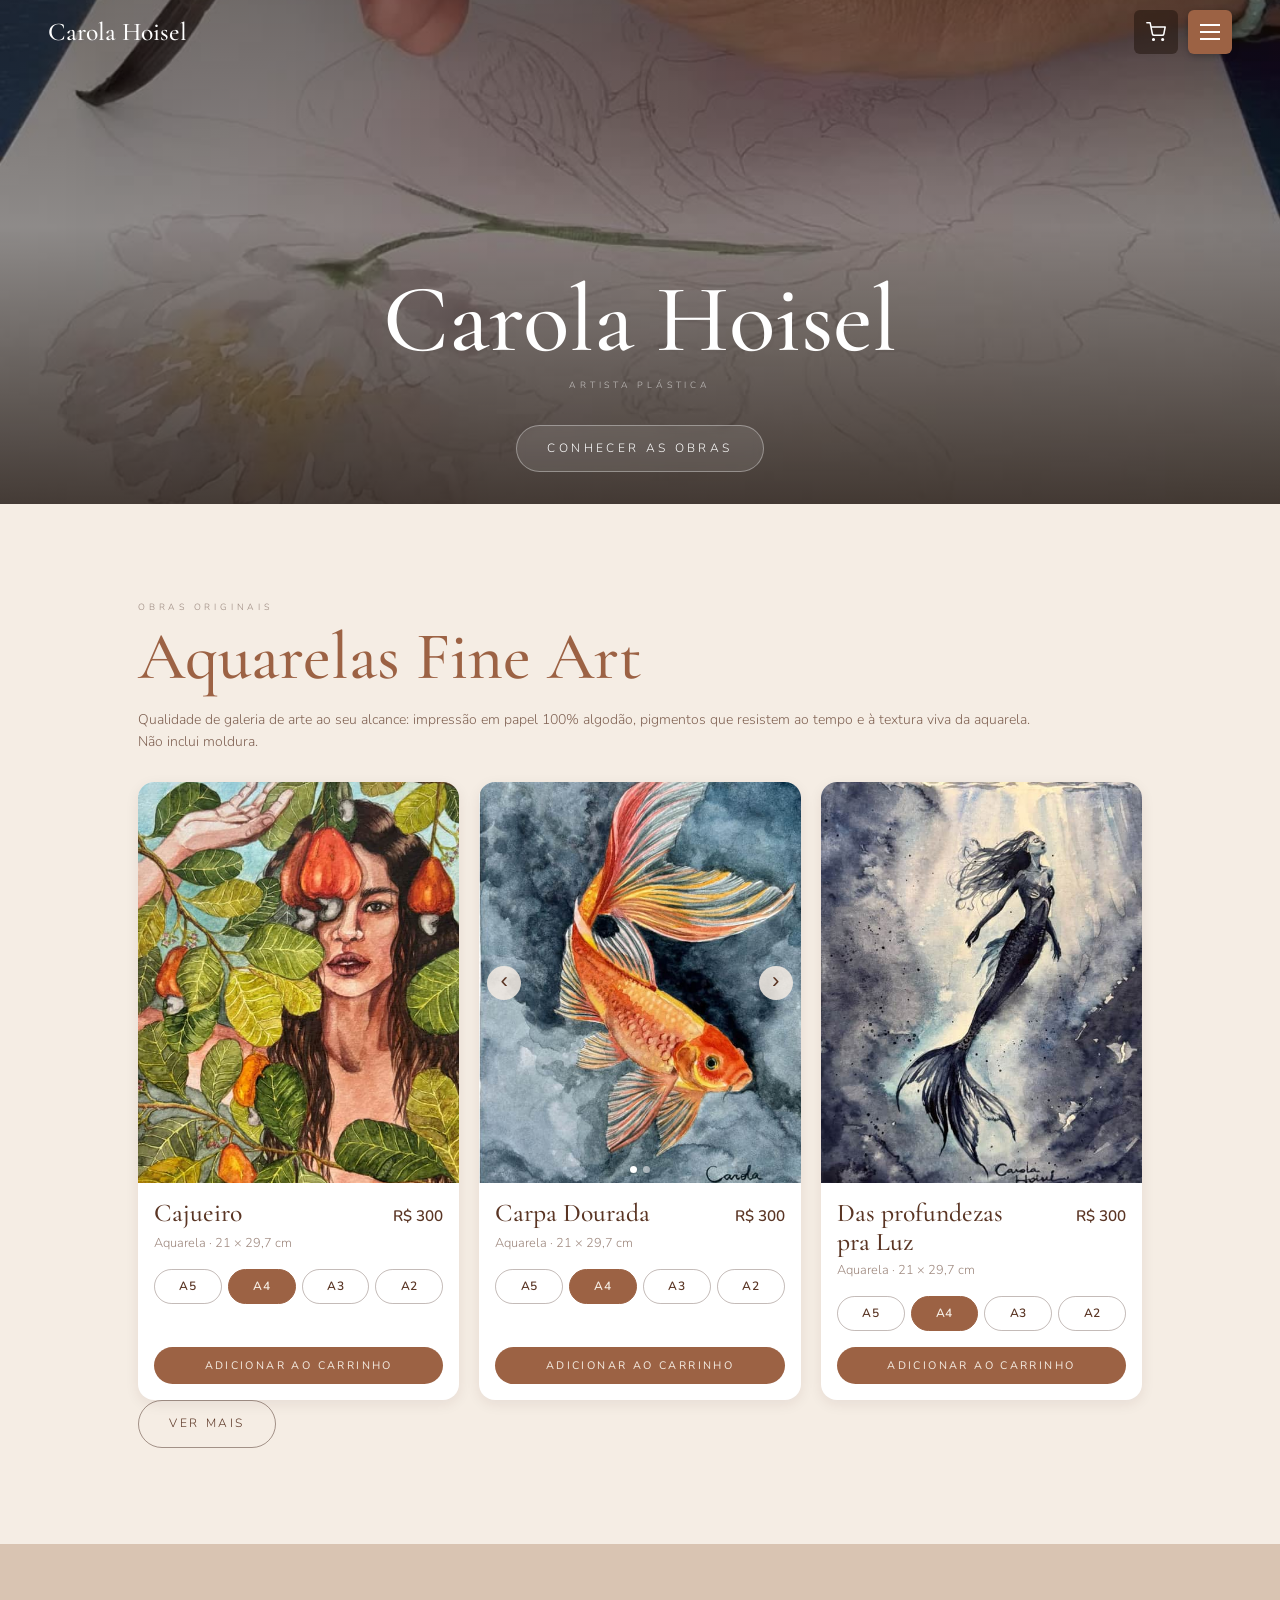
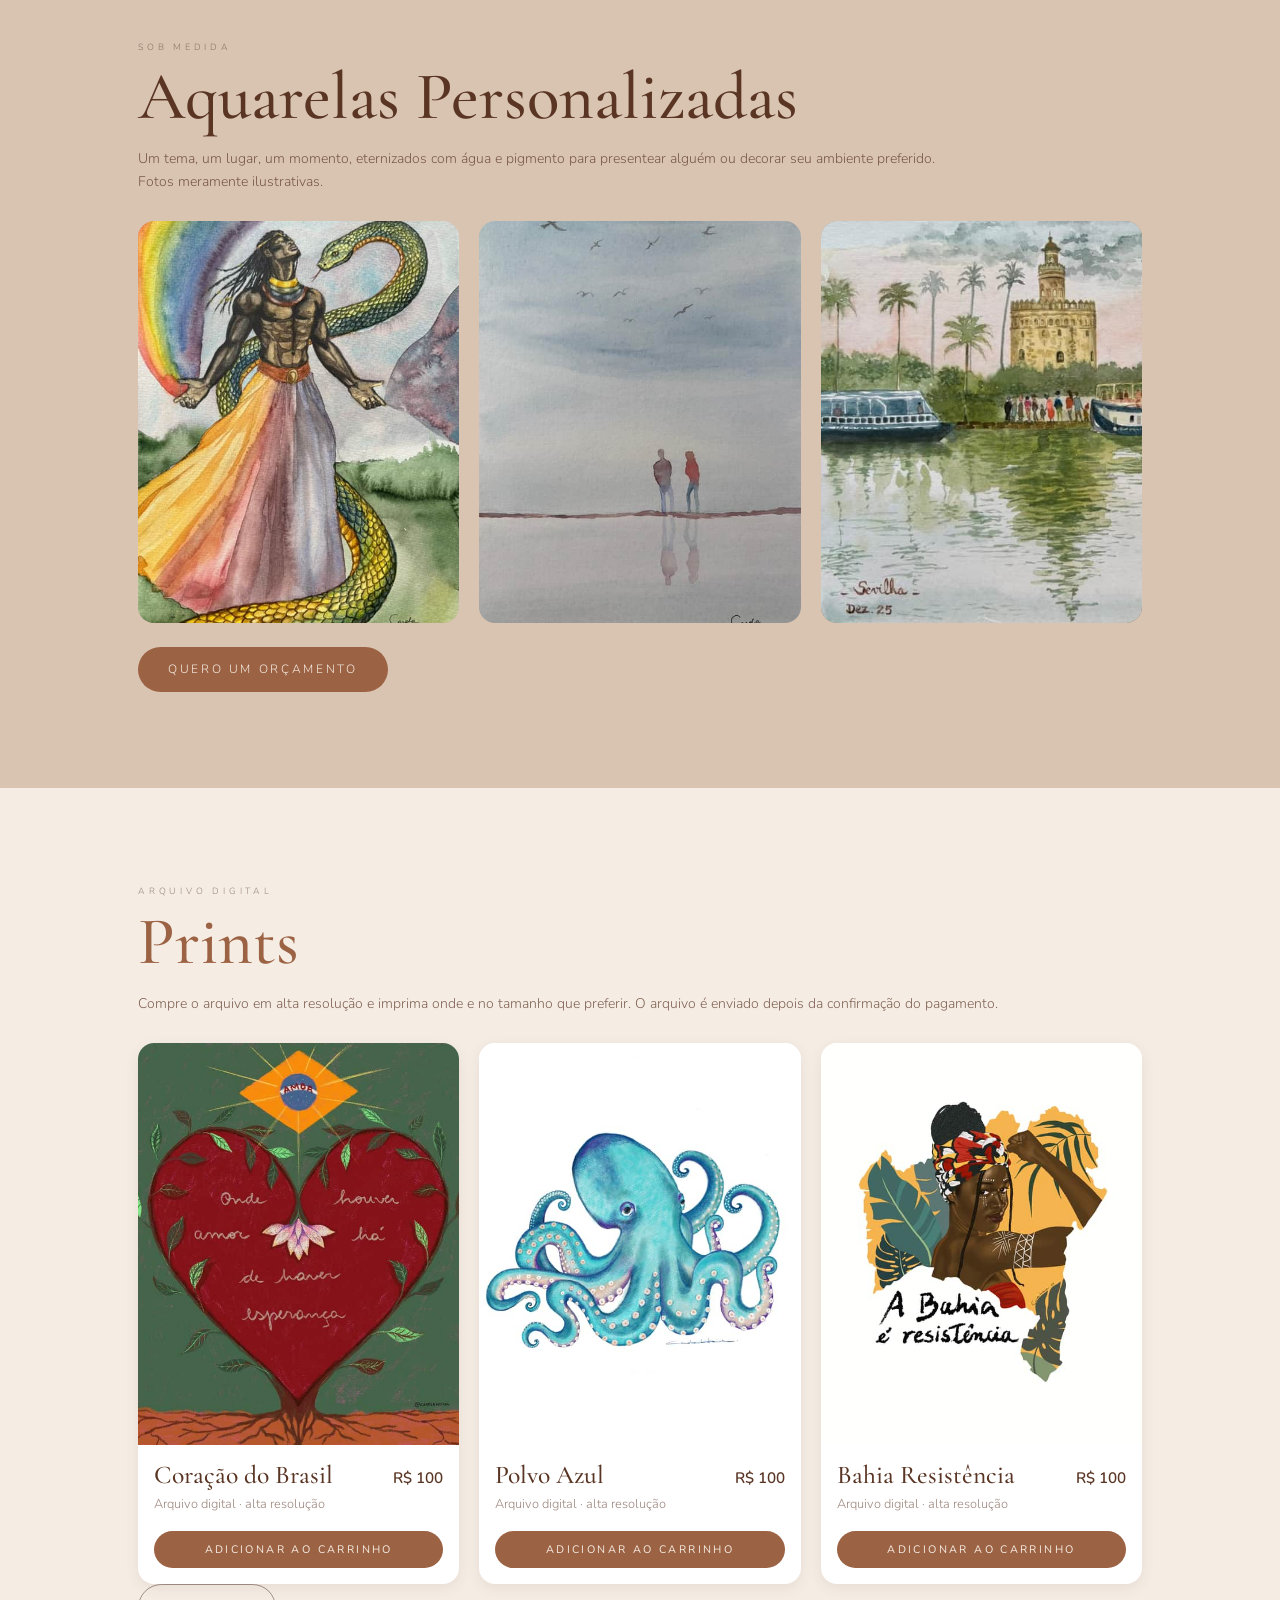
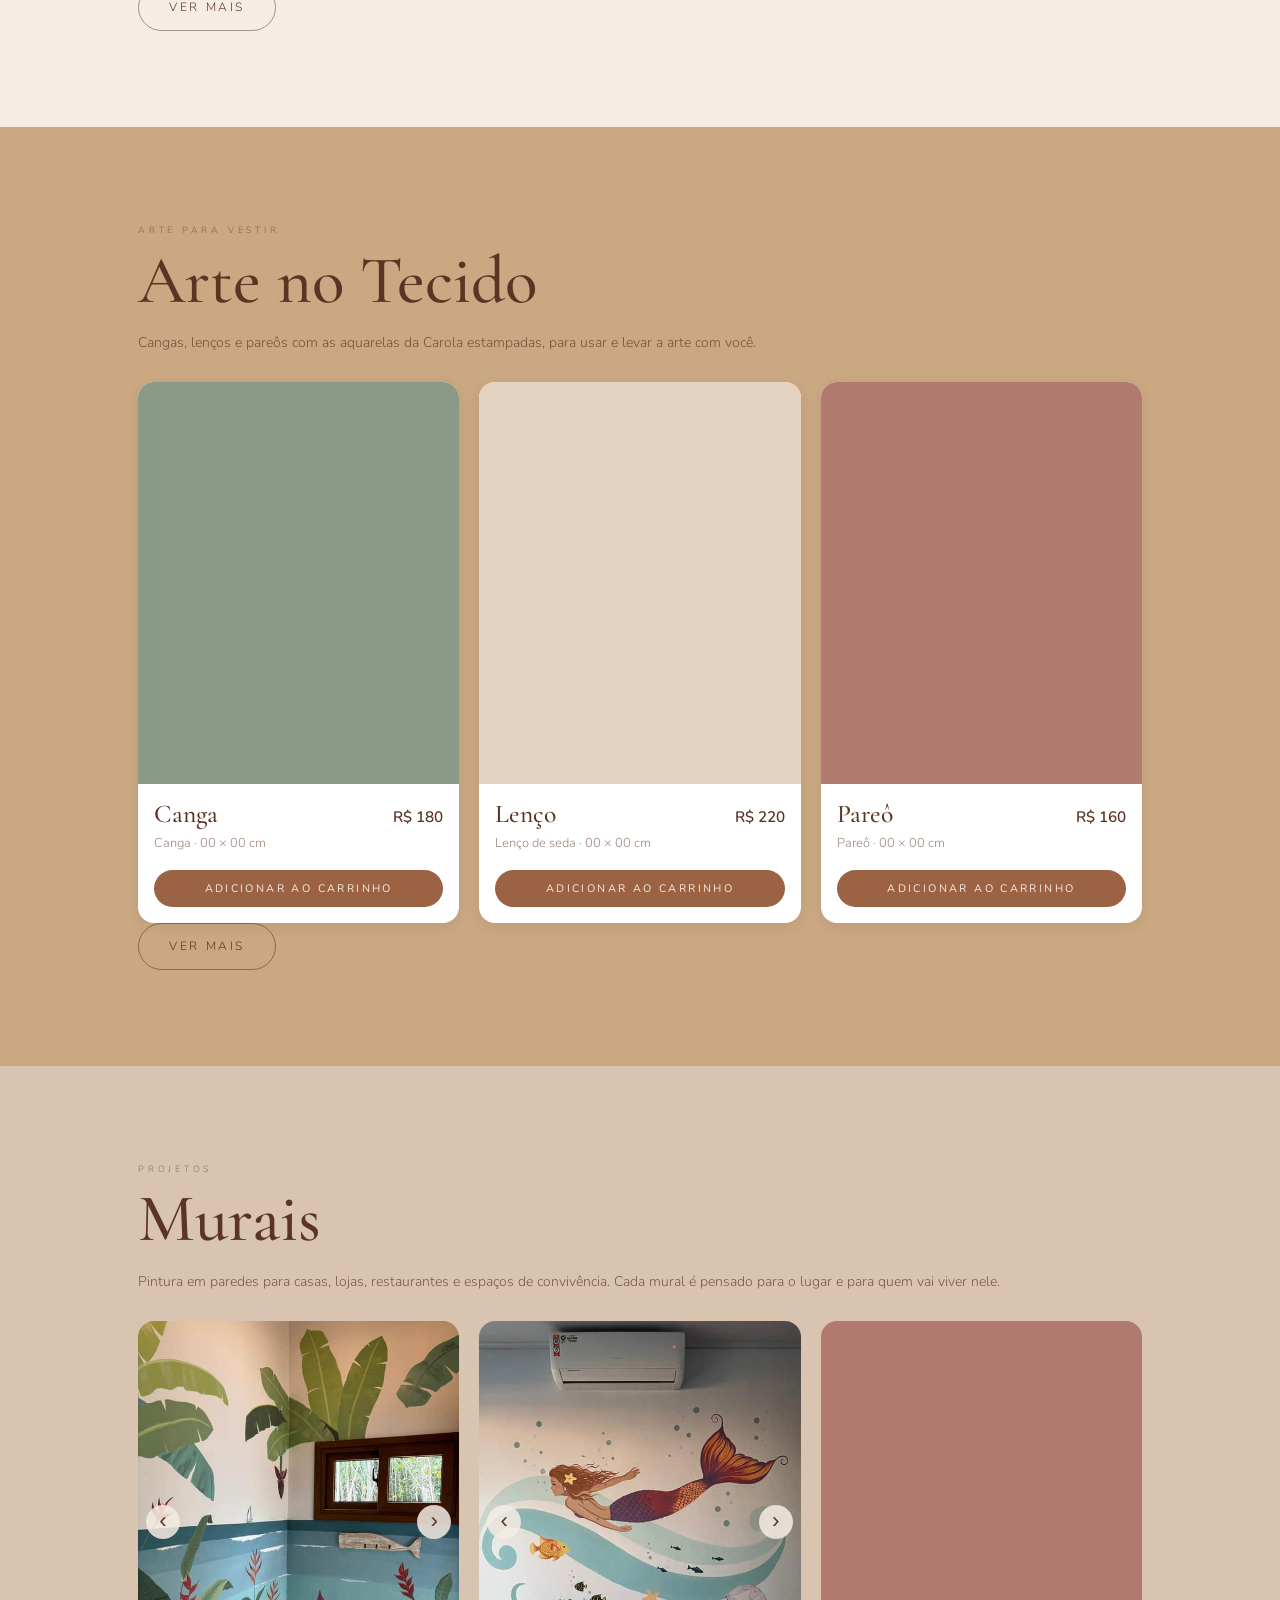
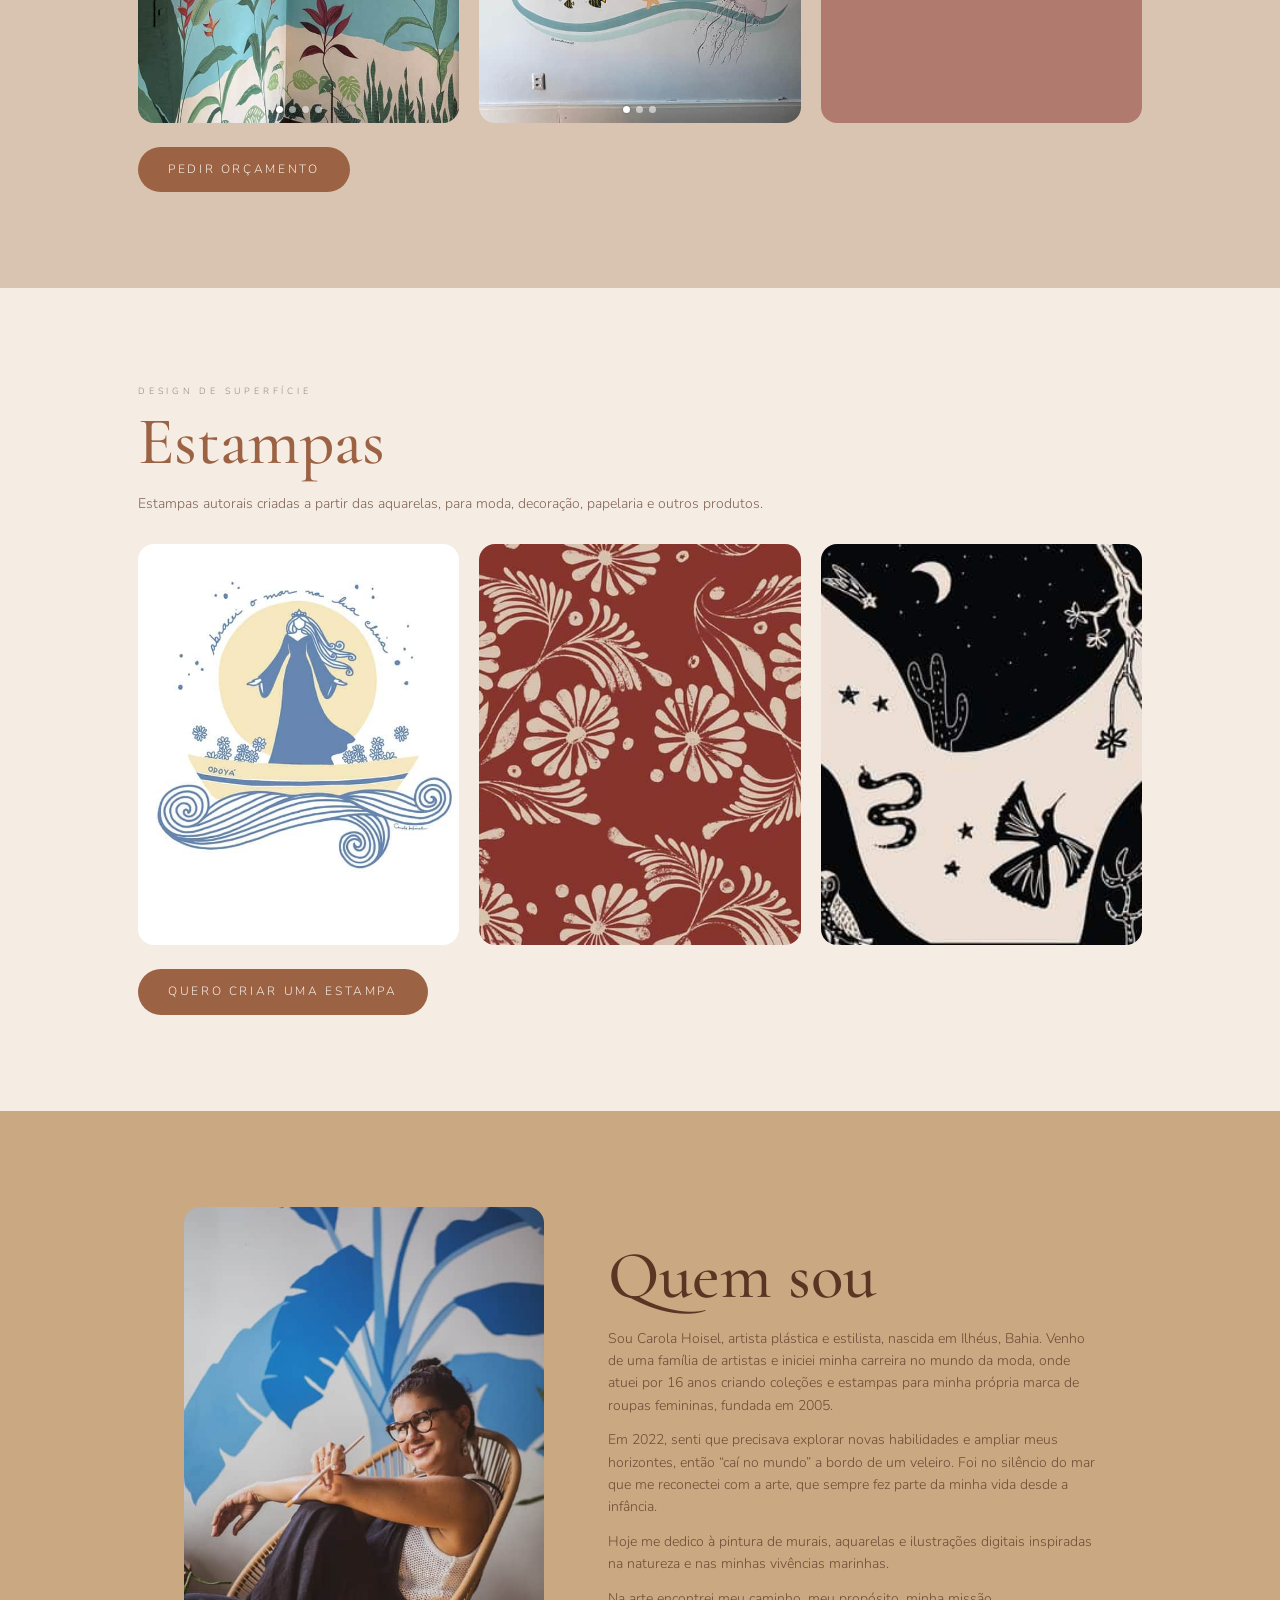
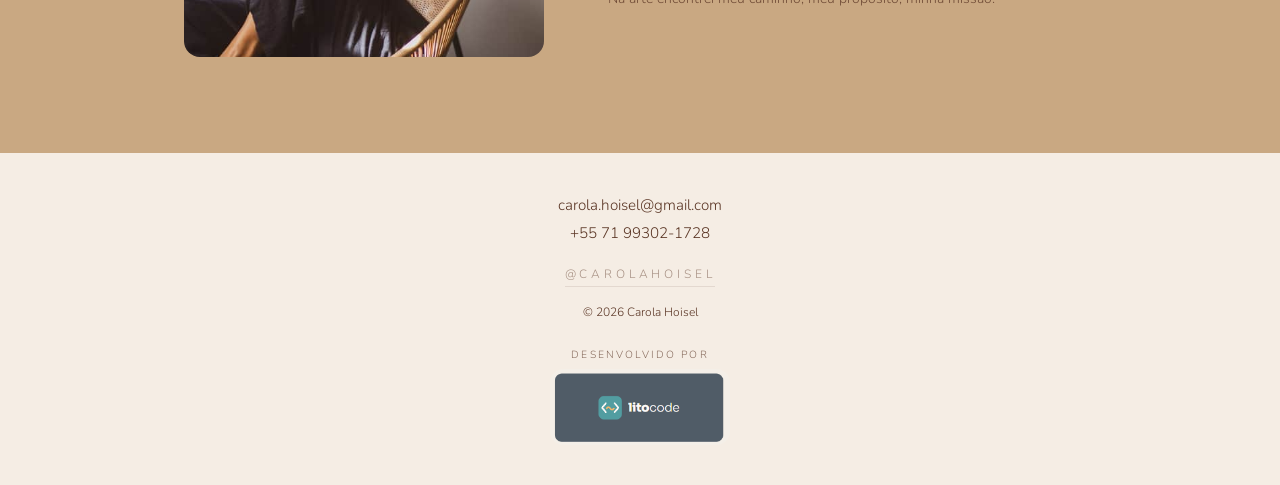
==== colecao.html @ 09cbec48 "Capa do primeiro carrossel de murais e foto 5 no segundo Co-Authored-By: Claude Sonnet 5.5 <noreply@" ====
<!doctype html>
<html lang="pt-BR">

<head>
  <meta charset="utf-8">
  <meta name="viewport" content="width=device-width, initial-scale=1">
  <title>Carola Hoisel — Artista</title>
  <link rel="preconnect" href="https://fonts.googleapis.com">
  <link rel="preconnect" href="https://fonts.gstatic.com" crossorigin>
  <link
    href="https://fonts.googleapis.com/css2?family=Cormorant+Garamond:wght@400;500;600&family=Nunito:wght@300;400;600&display=swap"
    rel="stylesheet">
  <link rel="stylesheet" href="styles.css?v=85">
</head>

<body id="topo">

  <header class="header header-solid">
    <a href="index.html" class="brand">Carola Hoisel</a>
    <div class="header-actions">
      <button class="cart-btn" id="cartOpen" type="button" aria-label="Abrir carrinho">
        <svg viewBox="0 0 24 24" width="20" height="20" fill="none" stroke="currentColor" stroke-width="1.8"
          stroke-linecap="round" stroke-linejoin="round" aria-hidden="true">
          <circle cx="9" cy="21" r="1" /><circle cx="20" cy="21" r="1" />
          <path d="M1 1h4l2.68 13.39a2 2 0 0 0 2 1.61h9.72a2 2 0 0 0 2-1.61L23 6H6" />
        </svg>
        <span class="cart-count" id="cartCount" hidden>0</span>
      </button>
      <button class="burger" id="burger" aria-label="Abrir menu" aria-expanded="false" aria-controls="menu">
        <span></span><span></span><span></span>
      </button>
    </div>
    <nav class="menu" id="menu">
      <ul>
        <li><a href="index.html">Início</a></li>
        <li><a href="colecao.html?c=fine-art">Aquarelas Fine Art</a></li>
        <li><a href="orcamento.html">Aquarelas Personalizadas</a></li>
        <li><a href="colecao.html?c=prints">Prints</a></li>
        <li><a href="colecao.html?c=tecido">Arte no Tecido</a></li>
        <li><a href="colecao.html?c=murais">Murais</a></li>
        <li><a href="index.html#estampas">Estampas</a></li>
      </ul>
    </nav>
  </header>

  <main class="sec colecao" id="colecao">
    <div class="sec-text">
      <a class="back" id="colBack" href="index.html">← Voltar</a>
      <p class="eyebrow" id="colEyebrow"></p>
      <h2 class="siena" id="colTitle"></h2>
      <p id="colText"></p>
    </div>
    <div class="shop" id="colShop" hidden></div>
    <div class="grid-gallery" id="colGrid" hidden></div>
    <div class="sec-cta" id="colCta" hidden></div>
    <div class="sec-cta voltar"><a class="pill pill-outline" href="index.html">← Voltar para a página inicial</a></div>
  </main>

  <footer class="foot">
    <div class="contact">
      <a href="mailto:carola.hoisel@gmail.com">carola.hoisel@gmail.com</a>
      <a href="https://wa.me/5571993021728" target="_blank" rel="noopener">+55 71 99302-1728</a>
    </div>
    <a class="insta" href="https://www.instagram.com/carolahoisel/" target="_blank" rel="noopener">@carolahoisel</a>
    <p>© <span id="year"></span> Carola Hoisel</p>
    <a class="credit" id="creditLink" href="#" target="_blank" rel="noopener"
      aria-label="Site desenvolvido por litocode">
      <span>Desenvolvido por</span>
      <img src="litocode.png" alt="litocode">
    </a>
  </footer>

  <!-- CARRINHO -->
  <div class="drawer-overlay" id="drawerOverlay" hidden></div>
  <aside class="drawer" id="drawer" aria-label="Carrinho de compras" aria-hidden="true">
    <div class="drawer-head">
      <h3>Seu carrinho</h3>
      <button type="button" class="drawer-close" id="cartClose" aria-label="Fechar carrinho">×</button>
    </div>
    <p class="drawer-empty" id="cartEmpty">Seu carrinho está vazio. Escolha uma obra para começar.</p>
    <ul class="drawer-items" id="cartItems"></ul>
    <div class="drawer-foot" id="cartFoot">
      <div class="frete" id="freteBox">
        <label for="cep">CEP para calcular o frete</label>
        <div class="frete-row">
          <input id="cep" inputmode="numeric" maxlength="9" placeholder="00000-000" autocomplete="postal-code">
          <button type="button" class="size" id="cepBtn">Calcular</button>
        </div>
        <p class="frete-msg" id="freteMsg" aria-live="polite"></p>
        <div class="frete-opcoes" id="freteOpcoes"></div>
      </div>
      <div class="email-box" id="emailBox" hidden>
        <label for="emailCliente">E-mail para receber o arquivo dos prints</label>
        <input id="emailCliente" type="email" inputmode="email" autocomplete="email" placeholder="seuemail@exemplo.com">
        <p class="frete-msg" id="emailMsg" aria-live="polite"></p>
      </div>
      <div class="drawer-line"><span>Subtotal</span><span id="cartSub">R$ 0</span></div>
      <div class="drawer-line"><span>Frete</span><span id="cartFrete">—</span></div>
      <div class="drawer-total"><span>Total</span><strong id="cartTotal">R$ 0</strong></div>
      <button type="button" class="pill pill-siena drawer-checkout" id="checkout">Pague no Pix</button>
    </div>
    <div class="pagamento" id="pagamento" hidden>
      <button type="button" class="pag-voltar" id="pagVoltar">← Voltar ao carrinho</button>
      <h3>Pagamento por Pix</h3>
      <p class="pag-total">Valor a pagar <strong id="pagTotal"></strong></p>
      <div class="pag-qr" id="pagQr" aria-label="QR Code do Pix"></div>
      <p class="pag-sub">Ou use o Pix copia e cola</p>
      <textarea id="pagCodigo" rows="4" readonly></textarea>
      <button type="button" class="pill pill-dark" id="pagCopiar">Copiar código Pix</button>
      <p class="pag-sub" id="pagEmail" hidden></p>
      <p class="pag-sub">Depois de pagar, envie o comprovante para a Carola. Pedido <strong id="pagPedido"></strong></p>
      <a class="pill pill-siena" id="pagWhats" target="_blank" rel="noopener">Enviar comprovante pelo WhatsApp</a>
    </div>
  </aside>

  <script src="qrcode.js"></script>
  <script src="script.js?v=85"></script>
</body>

</html>
---- styles.css ----
:root {
  --areia: #c9a882;
  --creme: #f5ede4;
  --peach: #d9c4b2;
  --siena: #9c6244;
  --botao: var(--siena); /* cor dos botões escuros e das opções selecionadas */
  --terra: #5a3524; /* cor dos textos: marrom escuro (antes era quase preto) */
  --cabecalho: #8c6a4f; /* marrom do cabeçalho das páginas internas, igual ao da página principal */
  --dark: #241610;
  --display: "Cormorant Garamond", Georgia, serif;
  --sans: "Nunito", system-ui, sans-serif;
  --ease: cubic-bezier(.22, 1, .36, 1);
}
* { box-sizing: border-box; margin: 0; }
html { scroll-behavior: smooth; }
body { font-family: var(--sans); font-weight: 300; color: var(--terra); background: var(--creme); line-height: 1.6; -webkit-font-smoothing: antialiased; }
a { color: inherit; text-decoration: none; }
h1, h2 { font-family: var(--display); font-weight: 500; line-height: 1.05; }
h2 { font-size: clamp(2.8rem, 6vw, 4.2rem); margin-bottom: 16px; }

/* placeholders de imagem */
.ph { background: linear-gradient(145deg, var(--c1, #b9976f), var(--c2, #8c6a4f)); }
img.ph { object-fit: cover; }

/* hero */
.hero { position: relative; min-height: 56vh; color: #fff; overflow: hidden; display: flex; }
.hero-media { position: absolute; inset: 0; width: 100%; height: 100%; object-fit: cover; }
.hero-shade { position: absolute; inset: 0; background: linear-gradient(180deg, rgba(30,18,10,.5) 0%, rgba(30,18,10,.34) 45%, rgba(30,18,10,.78) 100%); }
.hero-copy { position: absolute; inset: auto 0 0 0; padding-bottom: 32px; display: flex; flex-direction: column; align-items: center; text-align: center; }
.hero-title { font-size: clamp(3.2rem, 9vw, 6rem); margin-bottom: 8px; }

.header { position: absolute; inset: 0 0 auto 0; z-index: 50; display: flex; align-items: center; justify-content: space-between; flex-wrap: wrap; padding: 8px 20px 0; }
.brand { font-family: var(--display); font-size: 1.6rem; font-weight: 500; }
.burger { width: 44px; height: 44px; border: 0; border-radius: 6px; background: var(--siena); display: grid; place-content: center; gap: 5px; cursor: pointer; box-shadow: 0 2px 6px rgba(0,0,0,.25); }
.burger span { display: block; width: 20px; height: 2px; background: #fff; transition: transform .3s, opacity .3s; }
.burger[aria-expanded="true"] span:nth-child(1) { transform: translateY(7px) rotate(45deg); }
.burger[aria-expanded="true"] span:nth-child(2) { opacity: 0; }
.burger[aria-expanded="true"] span:nth-child(3) { transform: translateY(-7px) rotate(-45deg); }
.menu { flex-basis: 100%; max-height: 0; overflow: hidden; transition: max-height .5s var(--ease); background: rgba(36,22,16,.95); margin: 16px -20px 0; backdrop-filter: blur(6px); }
.menu.open { max-height: 420px; }
.menu ul { list-style: none; padding: 16px 20px; display: flex; flex-direction: column; gap: 4px; }
.menu a { display: block; padding: 10px 0; font-size: .85rem; text-transform: uppercase; letter-spacing: .18em; color: var(--creme); transition: color .2s; }
.menu a:hover { color: var(--areia); }

.eyebrow { font-size: 9px; text-transform: uppercase; letter-spacing: .42em; color: rgba(61,31,21,.5); margin-bottom: 8px; }
.eyebrow.light { color: rgba(255,255,255,.65); margin-bottom: 32px; }
.sec .eyebrow.light { color: rgba(245,237,228,.5); margin-bottom: 8px; }

/* botões */
.pill { display: inline-block; cursor: pointer; border-radius: 999px; padding: 13px 30px; font-size: .75rem; text-transform: uppercase; letter-spacing: .22em; transition: opacity .2s, background .2s; }
.pill:hover { opacity: .85; }
.pill-glass { border: 1px solid rgba(255,255,255,.35); background: rgba(255,255,255,.1); backdrop-filter: blur(4px); letter-spacing: .28em; }
.pill-glass:hover { background: rgba(255,255,255,.2); opacity: 1; }
.pill-dark { background: var(--botao); color: var(--creme); }
.pill-siena { background: var(--siena); color: var(--creme); }
.pill-cream { background: var(--creme); color: var(--terra); }

/* seções */
.sec { padding: 64px 0; }
.sec-text, .sec-cta, .feature, .price-row { padding: 0 24px; max-width: 760px; margin: 0 auto; }
.sec-text { margin-bottom: 28px; }
.sec-text p:last-child { font-size: 14px; opacity: .75; }
.sec-cta { padding-top: 8px; }
.bg-areia { background: var(--areia); }
.bg-creme { background: var(--creme); }
.bg-peach { background: var(--peach); }
.bg-dark { background: var(--dark); color: var(--creme); }
.on-dark { color: var(--creme); }
.on-dark-p { color: var(--creme); }
.siena { color: var(--siena); }

/* galerias com rolagem horizontal */
.gallery { display: flex; gap: 12px; overflow-x: auto; padding: 0 24px 24px; scroll-snap-type: x mandatory; scrollbar-width: none; }
.gallery::-webkit-scrollbar { display: none; }
.gallery > * { flex: none; border-radius: 16px; scroll-snap-align: start; width: min(var(--w), 420px); height: var(--h); }

/* destaque */
.feature-img { width: min(72vw, 280px); aspect-ratio: 3/4; border-radius: 16px; margin: 0 auto 32px; box-shadow: 0 10px 24px rgba(0,0,0,.18); }
.feature p:last-child { font-size: 14px; opacity: .7; }
.price-row { display: flex; align-items: center; justify-content: space-between; margin-top: 24px; padding-top: 20px; border-top: 1px solid rgba(61,31,21,.1); }
.price { font-family: var(--display); font-size: 2rem; font-weight: 500; line-height: 1; }

/* quem sou */
.about-grid { max-width: 960px; margin: 0 auto; padding: 0 24px; display: grid; gap: 32px; align-items: center; }
.about-photo { aspect-ratio: 4/5; border-radius: 16px; max-width: 360px; width: 100%; }
.about p { font-size: 14px; margin-bottom: 12px; opacity: .8; }

.foot { text-align: center; padding: 40px 24px; background: var(--creme); font-size: .75rem; }
.contact { display: flex; flex-direction: column; gap: 4px; margin-bottom: 20px; font-size: .95rem; }
.contact a:hover { color: var(--siena); }
.credit { display: inline-flex; flex-direction: column; align-items: center; gap: 6px; margin-top: 24px; font-size: .65rem; text-transform: uppercase; letter-spacing: .2em; opacity: .7; transition: opacity .2s; }
.credit:hover { opacity: 1; }
.credit img { width: 180px; height: auto; border-radius: 14px; }
.insta { display: inline-block; text-transform: uppercase; letter-spacing: .32em; font-size: .75rem; opacity: .5; border-bottom: 1px solid rgba(61,31,21,.2); padding-bottom: 2px; margin-bottom: 16px; }
.insta:hover { opacity: .8; }

/* animação de entrada */
.reveal { opacity: 0; transform: translateY(42px); transition: opacity .8s var(--ease), transform .8s var(--ease); }
.reveal.in { opacity: 1; transform: none; }
@media (prefers-reduced-motion: reduce) { .reveal { opacity: 1; transform: none; transition: none; } html { scroll-behavior: auto; } }

@media (min-width: 800px) {
  .header { padding: 10px 48px 0; }
  .menu { margin: 16px -48px 0; }
  .menu ul { padding: 16px 48px; }
  .sec { padding: 96px 0; }
  .sec-text, .sec-cta, .feature, .price-row { max-width: 1100px; padding: 0 48px; }
  .gallery { padding: 0 48px 24px; }
  .gallery > * { width: 360px; }
  .about-grid { grid-template-columns: 360px 1fr; gap: 64px; }
}

/* carrinho */
.header-actions { display: flex; align-items: center; gap: 10px; }
.cart-btn { position: relative; width: 44px; height: 44px; border: 0; border-radius: 6px; background: rgba(36,22,16,.55); color: #fff; display: grid; place-items: center; cursor: pointer; backdrop-filter: blur(4px); }
.cart-count { position: absolute; top: -6px; right: -6px; min-width: 20px; height: 20px; padding: 0 5px; border-radius: 999px; background: var(--siena); color: #fff; font-size: .7rem; font-weight: 600; display: grid; place-items: center; }
.cart-count[hidden] { display: none; }

.shop { display: grid; grid-template-columns: 1fr; gap: 20px; padding: 0 24px; max-width: 1100px; margin: 0 auto; }
.product { background: #fff; border-radius: 16px; overflow: hidden; box-shadow: 0 4px 14px rgba(61,31,21,.08); display: flex; flex-direction: column; }
.product-img { width: 100%; aspect-ratio: 1; object-fit: cover; display: block; }
.product-info { padding: 16px; display: flex; flex-direction: column; gap: 4px; flex: 1; }
.product-row { display: flex; justify-content: space-between; align-items: baseline; gap: 8px; }
.product h3 { font-family: var(--display); font-weight: 500; font-size: 1.6rem; line-height: 1.1; }
.product-price { font-weight: 600; font-size: .95rem; }
.product-tech { font-size: .8rem; opacity: .6; margin-bottom: 12px; }
.product-btn { margin-top: auto; width: 100%; padding: 11px 16px; font-size: .68rem; }
.pill-line { background: transparent; border: 1px solid rgba(61,31,21,.35); color: var(--terra); cursor: default; }
.pill-line:hover { opacity: 1; }
button.pill { border: 0; font-family: inherit; }
button.pill-line { border: 1px solid rgba(61,31,21,.35); }

.drawer-overlay { position: fixed; inset: 0; background: rgba(36,22,16,.5); z-index: 90; }
.drawer-overlay[hidden] { display: none; }
.drawer { position: fixed; top: 0; right: 0; bottom: 0; width: min(400px, 100vw); background: var(--creme); z-index: 100; padding: 24px; display: flex; flex-direction: column; transform: translateX(100%); visibility: hidden; transition: transform .4s var(--ease), visibility .4s; box-shadow: -8px 0 30px rgba(0,0,0,.2); }
.drawer.open { transform: none; visibility: visible; }
.drawer-head { display: flex; justify-content: space-between; align-items: center; margin-bottom: 16px; }
.drawer-head h3 { font-family: var(--display); font-weight: 500; font-size: 2rem; }
.drawer-close { border: 0; background: none; font-size: 2rem; line-height: 1; cursor: pointer; color: var(--terra); }
.drawer-empty { font-size: .9rem; opacity: .7; }
.drawer-items { list-style: none; padding: 0; flex: 1; overflow-y: auto; display: flex; flex-direction: column; gap: 14px; }
.drawer-items li { display: grid; grid-template-columns: 64px 1fr auto; gap: 12px; align-items: center; }
.drawer-thumb { width: 64px; height: 64px; border-radius: 10px; object-fit: cover; }
.drawer-items div { display: flex; flex-direction: column; font-size: .85rem; line-height: 1.35; }
.drawer-items div span { opacity: .65; }
.drawer-items button { border: 0; background: none; cursor: pointer; font-size: 1.4rem; color: var(--terra); opacity: .6; }
.drawer-items button:hover { opacity: 1; }
.drawer-foot { border-top: 1px solid rgba(61,31,21,.15); padding-top: 16px; }
.drawer-foot[hidden], .drawer-empty[hidden] { display: none; }
.drawer-total { display: flex; justify-content: space-between; font-size: 1.1rem; margin-bottom: 8px; }
.drawer-note { font-size: .75rem; opacity: .6; margin-bottom: 16px; }
.drawer-checkout { width: 100%; }
.no-scroll { overflow: hidden; }

@media (min-width: 600px) { .shop { grid-template-columns: repeat(2, 1fr); } }
@media (min-width: 900px) { .shop { grid-template-columns: repeat(3, 1fr); padding: 0 48px; } }

/* página de coleção e "ver mais" */
.header-solid { position: relative; background: var(--cabecalho); color: #fff; padding-bottom: 8px; }
.header-solid .menu { margin-bottom: 0; }
.colecao { background: var(--creme); min-height: 70vh; padding-top: 48px; }
.back { display: inline-block; margin-bottom: 24px; font-size: .75rem; text-transform: uppercase; letter-spacing: .2em; opacity: .6; }
.back:hover { opacity: 1; }
.sec-cta { display: flex; flex-wrap: wrap; gap: 12px; }
.pill-outline { border: 1px solid rgba(61,31,21,.45); color: var(--terra); background: transparent; }
.pill-outline:hover { background: var(--botao); color: var(--creme); opacity: 1; }
.shop[hidden], .grid-gallery[hidden], .sec-cta[hidden] { display: none; }
.grid-gallery { display: grid; grid-template-columns: repeat(2, 1fr); gap: 12px; padding: 0 24px 32px; max-width: 1100px; margin: 0 auto; }
.grid-gallery > * { aspect-ratio: 4/5; border-radius: 16px; width: 100%; object-fit: cover; }
.colecao .shop { padding-bottom: 32px; }
@media (min-width: 800px) { .grid-gallery { grid-template-columns: repeat(3, 1fr); padding: 0 48px 32px; } }
.product-img { aspect-ratio: 4/5; }
.grid-gallery.grid-3 { grid-template-columns: 1fr; gap: 20px; padding-bottom: 24px; }
@media (min-width: 600px) { .grid-gallery.grid-3 { grid-template-columns: repeat(2, 1fr); } }
@media (min-width: 900px) { .grid-gallery.grid-3 { grid-template-columns: repeat(3, 1fr); } }

/* seletor de tamanho */
.sizes { display: flex; gap: 6px; margin-bottom: 12px; }
.size { flex: 1; font: inherit; font-size: .75rem; font-weight: 600; letter-spacing: .05em; padding: 7px 0; border-radius: 999px; border: 1px solid rgba(61,31,21,.3); background: transparent; color: var(--terra); cursor: pointer; transition: background .2s, color .2s; }
.size:hover { border-color: var(--botao); }
.size.on { background: var(--botao); color: var(--creme); border-color: var(--botao); }

/* ampliar imagem */
img.product-img, .gallery img, .grid-gallery img { cursor: zoom-in; }
.lightbox { position: fixed; inset: 0; z-index: 200; background: rgba(36,22,16,.93); display: flex; flex-direction: column; align-items: center; justify-content: center; padding: 24px; gap: 12px; cursor: zoom-out; }
.lightbox[hidden] { display: none; }
.lightbox img { max-width: 94vw; max-height: 84vh; object-fit: contain; border-radius: 6px; cursor: default; box-shadow: 0 10px 40px rgba(0,0,0,.4); }
.lightbox-cap { color: var(--creme); font-family: var(--display); font-size: 1.3rem; text-align: center; }
.lightbox-close { position: absolute; top: 12px; right: 18px; border: 0; background: none; color: #fff; font-size: 2.4rem; line-height: 1; cursor: pointer; }

/* imagens: sem arrastar, selecionar nem menu de toque longo */
img { -webkit-user-drag: none; user-select: none; -webkit-user-select: none; -webkit-touch-callout: none; }

/* efeito ao passar o mouse: imagem aumenta 5% */
@media (hover: hover) {
  .product-img, .grid-gallery > .reveal.in { transition: transform .4s var(--ease); }
  .product-img:hover { transform: scale(1.05); }
  .grid-gallery > .reveal.in { position: relative; }
  .grid-gallery > .reveal.in:hover { transform: scale(1.05); z-index: 2; }
}

/* carrossel de fotos da obra */
.slider { position: relative; }
.slides { display: flex; overflow-x: auto; scroll-snap-type: x mandatory; scrollbar-width: none; }
.slides::-webkit-scrollbar { display: none; }
.slides .product-img { flex: 0 0 100%; scroll-snap-align: start; object-fit: cover; }
.slide-btn { position: absolute; top: 50%; transform: translateY(-50%); width: 34px; height: 34px; border: 0; border-radius: 50%; background: rgba(245,237,228,.85); color: var(--terra); font-size: 1.4rem; line-height: 1; cursor: pointer; display: grid; place-items: center; padding: 0 0 3px; }
.slide-btn.prev { left: 8px; }
.slide-btn.next { right: 8px; }
.slide-btn:hover { background: var(--creme); }
.dots { position: absolute; bottom: 10px; left: 0; right: 0; display: flex; justify-content: center; gap: 6px; pointer-events: none; }
.dots span { width: 7px; height: 7px; border-radius: 50%; background: rgba(255,255,255,.55); }
.dots span.on { background: #fff; box-shadow: 0 0 2px rgba(0,0,0,.4); }
.slides .product-img:hover { transform: none; }

/* carrossel: o conjunto de fotos aumenta 5% (o .slider corta o excesso, sem criar barra de rolagem) */
.slider { overflow: hidden; }
@media (hover: hover) {
  .slides { transition: transform .4s var(--ease); }
  .slider:hover .slides { transform: scale(1.05); }
}

/* frete no carrinho */
.frete { margin-bottom: 14px; }
.frete[hidden] { display: none; }
.frete label { display: block; font-size: .78rem; opacity: .7; margin-bottom: 6px; }
.frete-row { display: flex; gap: 8px; }
.frete-row input { flex: 1; min-width: 0; font: inherit; font-size: .9rem; padding: 9px 12px; border-radius: 999px; border: 1px solid rgba(61,31,21,.3); background: #fff; color: var(--terra); }
.frete-row .size { flex: none; padding: 0 16px; }
.frete-msg { font-size: .78rem; margin-top: 6px; min-height: 1em; opacity: .75; }
.drawer-line { display: flex; justify-content: space-between; font-size: .9rem; margin-bottom: 6px; }
.frete-opcoes { display: flex; flex-direction: column; gap: 6px; margin-top: 8px; }
.opcao { display: grid; grid-template-columns: auto 1fr auto; align-items: center; gap: 8px; padding: 9px 12px; border: 1px solid rgba(61,31,21,.25); border-radius: 12px; font-size: .82rem; cursor: pointer; }
.opcao.on { border-color: var(--botao); background: rgba(156,98,68,.08); }
.opcao input { accent-color: var(--siena); margin: 0; }
.opcao span:last-child { font-weight: 600; }

/* página de orçamento (como funciona) */
.passos { list-style: none; padding: 0 24px; margin: 0 auto 40px; max-width: 760px; display: flex; flex-direction: column; gap: 22px; }
.passos li { display: grid; grid-template-columns: 44px 1fr; gap: 16px; align-items: start; }
.passo-n { width: 44px; height: 44px; border-radius: 50%; background: var(--siena); color: var(--creme); font-family: var(--display); font-size: 1.5rem; display: grid; place-items: center; }
.passos h3 { font-family: var(--display); font-weight: 500; font-size: 1.6rem; line-height: 1.1; margin-bottom: 4px; }
.passos p { font-size: .92rem; opacity: .8; }
.dicas { max-width: 760px; margin: 0 auto 36px; padding: 20px 24px; background: var(--peach); border-radius: 16px; }
.dicas h3 { font-family: var(--display); font-weight: 500; font-size: 1.6rem; margin-bottom: 8px; }
.dicas ul { margin: 0; padding-left: 20px; font-size: .92rem; display: grid; gap: 4px; }
@media (min-width: 800px) { .passos, .dicas { padding-left: 48px; padding-right: 48px; } .dicas { margin-left: auto; margin-right: auto; } }

#orcamento .sec-cta { justify-content: center; }

/* simulador de valor de referência */
.config { max-width: 760px; margin: 0 auto 32px; padding: 24px; background: #fff; border-radius: 16px; box-shadow: 0 4px 14px rgba(61,31,21,.08); }
.config h3 { font-family: var(--display); font-weight: 500; font-size: 1.8rem; line-height: 1.1; }
.config-sub { font-size: .88rem; opacity: .7; margin: 4px 0 16px; }
.config-grupo { margin-bottom: 16px; }
.config-grupo p { font-size: .75rem; text-transform: uppercase; letter-spacing: .18em; opacity: .6; margin-bottom: 8px; }
.config .sizes { flex-wrap: wrap; margin-bottom: 0; }
.config .size { flex: 1 1 auto; padding: 9px 16px; }
.config-result { display: flex; justify-content: space-between; align-items: baseline; padding-top: 16px; border-top: 1px solid rgba(61,31,21,.15); }
.config-result strong { font-family: var(--display); font-weight: 500; font-size: 2.2rem; line-height: 1; color: var(--siena); }
.config-nota { font-size: .78rem; opacity: .6; margin-top: 8px; }
@media (min-width: 800px) { .config { margin-left: auto; margin-right: auto; } }

.colecao .voltar { justify-content: center; padding-top: 24px; padding-bottom: 8px; }

/* cada passo do orçamento ganha uma mancha de aquarela de uma cor */
.passos { gap: 38px; }
.passos li { position: relative; isolation: isolate; padding: 24px 28px; }
.passos li::before { content: ""; position: absolute; inset: -12px -14px; z-index: -1; background: var(--mancha) center / 100% 100% no-repeat; }
.passos li:nth-child(1) { --mancha: url("data:image/svg+xml,%3Csvg%20xmlns%3D%27http%3A%2F%2Fwww.w3.org%2F2000%2Fsvg%27%20viewBox%3D%270%200%20400%20170%27%20preserveAspectRatio%3D%27none%27%3E%3Cfilter%20id%3D%27f%27%20x%3D%27-10%25%27%20y%3D%27-10%25%27%20width%3D%27120%25%27%20height%3D%27120%25%27%3E%3CfeTurbulence%20type%3D%27fractalNoise%27%20baseFrequency%3D%270.035%27%20numOctaves%3D%273%27%20seed%3D%273%27%20result%3D%27n%27%2F%3E%3CfeDisplacementMap%20in%3D%27SourceGraphic%27%20in2%3D%27n%27%20scale%3D%2716%27%2F%3E%3CfeGaussianBlur%20stdDeviation%3D%270.7%27%2F%3E%3C%2Ffilter%3E%3Cg%20filter%3D%27url(%23f)%27%3E%3Cpath%20d%3D%27M30%2060%20C20%2020%2090%2010%20160%2022%20C240%206%20340%2014%20372%2050%20C392%2090%20372%20130%20330%20140%20C260%20154%20170%20150%20100%20144%20C50%20140%2040%20100%2030%2060%20Z%27%20fill%3D%27%23e8b49a%27%20fill-opacity%3D%27.62%27%20stroke%3D%27%23c9805f%27%20stroke-opacity%3D%27.35%27%20stroke-width%3D%272%27%2F%3E%3Cpath%20d%3D%27M24%2080%20C18%2040%2070%2018%20140%2020%20C220%2012%20300%2020%20360%2038%20C396%2060%20384%20110%20356%20134%20C300%20156%20200%20142%20120%20148%20C60%20152%2028%20120%2024%2080%20Z%27%20fill%3D%27%23c9805f%27%20fill-opacity%3D%27.14%27%20transform%3D%27translate(16%2014)%20scale(.92)%27%2F%3E%3C%2Fg%3E%3C%2Fsvg%3E"); }
.passos li:nth-child(2) { --mancha: url("data:image/svg+xml,%3Csvg%20xmlns%3D%27http%3A%2F%2Fwww.w3.org%2F2000%2Fsvg%27%20viewBox%3D%270%200%20400%20170%27%20preserveAspectRatio%3D%27none%27%3E%3Cfilter%20id%3D%27f%27%20x%3D%27-10%25%27%20y%3D%27-10%25%27%20width%3D%27120%25%27%20height%3D%27120%25%27%3E%3CfeTurbulence%20type%3D%27fractalNoise%27%20baseFrequency%3D%270.035%27%20numOctaves%3D%273%27%20seed%3D%2710%27%20result%3D%27n%27%2F%3E%3CfeDisplacementMap%20in%3D%27SourceGraphic%27%20in2%3D%27n%27%20scale%3D%2716%27%2F%3E%3CfeGaussianBlur%20stdDeviation%3D%270.7%27%2F%3E%3C%2Ffilter%3E%3Cg%20filter%3D%27url(%23f)%27%3E%3Cpath%20d%3D%27M24%2080%20C18%2040%2070%2018%20140%2020%20C220%2012%20300%2020%20360%2038%20C396%2060%20384%20110%20356%20134%20C300%20156%20200%20142%20120%20148%20C60%20152%2028%20120%2024%2080%20Z%27%20fill%3D%27%23b8c8ae%27%20fill-opacity%3D%27.62%27%20stroke%3D%27%237e9a72%27%20stroke-opacity%3D%27.35%27%20stroke-width%3D%272%27%2F%3E%3Cpath%20d%3D%27M36%2046%20C60%2014%20150%2018%20220%2014%20C300%2010%20372%2024%20380%2070%20C388%20118%20330%20150%20250%20146%20C160%20152%2080%20150%2046%20112%20C28%2090%2028%2066%2036%2046%20Z%27%20fill%3D%27%237e9a72%27%20fill-opacity%3D%27.14%27%20transform%3D%27translate(16%2014)%20scale(.92)%27%2F%3E%3C%2Fg%3E%3C%2Fsvg%3E"); }
.passos li:nth-child(3) { --mancha: url("data:image/svg+xml,%3Csvg%20xmlns%3D%27http%3A%2F%2Fwww.w3.org%2F2000%2Fsvg%27%20viewBox%3D%270%200%20400%20170%27%20preserveAspectRatio%3D%27none%27%3E%3Cfilter%20id%3D%27f%27%20x%3D%27-10%25%27%20y%3D%27-10%25%27%20width%3D%27120%25%27%20height%3D%27120%25%27%3E%3CfeTurbulence%20type%3D%27fractalNoise%27%20baseFrequency%3D%270.035%27%20numOctaves%3D%273%27%20seed%3D%2717%27%20result%3D%27n%27%2F%3E%3CfeDisplacementMap%20in%3D%27SourceGraphic%27%20in2%3D%27n%27%20scale%3D%2716%27%2F%3E%3CfeGaussianBlur%20stdDeviation%3D%270.7%27%2F%3E%3C%2Ffilter%3E%3Cg%20filter%3D%27url(%23f)%27%3E%3Cpath%20d%3D%27M36%2046%20C60%2014%20150%2018%20220%2014%20C300%2010%20372%2024%20380%2070%20C388%20118%20330%20150%20250%20146%20C160%20152%2080%20150%2046%20112%20C28%2090%2028%2066%2036%2046%20Z%27%20fill%3D%27%23a7c4d4%27%20fill-opacity%3D%27.62%27%20stroke%3D%27%235f8aa3%27%20stroke-opacity%3D%27.35%27%20stroke-width%3D%272%27%2F%3E%3Cpath%20d%3D%27M20%2070%20C26%2030%20100%2014%20180%2024%20C250%2032%20330%208%20374%2046%20C398%2080%20366%20128%20310%20138%20C240%20150%20150%20142%2090%20140%20C40%20136%2014%20104%2020%2070%20Z%27%20fill%3D%27%235f8aa3%27%20fill-opacity%3D%27.14%27%20transform%3D%27translate(16%2014)%20scale(.92)%27%2F%3E%3C%2Fg%3E%3C%2Fsvg%3E"); }
.passos li:nth-child(4) { --mancha: url("data:image/svg+xml,%3Csvg%20xmlns%3D%27http%3A%2F%2Fwww.w3.org%2F2000%2Fsvg%27%20viewBox%3D%270%200%20400%20170%27%20preserveAspectRatio%3D%27none%27%3E%3Cfilter%20id%3D%27f%27%20x%3D%27-10%25%27%20y%3D%27-10%25%27%20width%3D%27120%25%27%20height%3D%27120%25%27%3E%3CfeTurbulence%20type%3D%27fractalNoise%27%20baseFrequency%3D%270.035%27%20numOctaves%3D%273%27%20seed%3D%2724%27%20result%3D%27n%27%2F%3E%3CfeDisplacementMap%20in%3D%27SourceGraphic%27%20in2%3D%27n%27%20scale%3D%2716%27%2F%3E%3CfeGaussianBlur%20stdDeviation%3D%270.7%27%2F%3E%3C%2Ffilter%3E%3Cg%20filter%3D%27url(%23f)%27%3E%3Cpath%20d%3D%27M20%2070%20C26%2030%20100%2014%20180%2024%20C250%2032%20330%208%20374%2046%20C398%2080%20366%20128%20310%20138%20C240%20150%20150%20142%2090%20140%20C40%20136%2014%20104%2020%2070%20Z%27%20fill%3D%27%23ebcf8e%27%20fill-opacity%3D%27.62%27%20stroke%3D%27%23c79d3c%27%20stroke-opacity%3D%27.35%27%20stroke-width%3D%272%27%2F%3E%3Cpath%20d%3D%27M30%2060%20C20%2020%2090%2010%20160%2022%20C240%206%20340%2014%20372%2050%20C392%2090%20372%20130%20330%20140%20C260%20154%20170%20150%20100%20144%20C50%20140%2040%20100%2030%2060%20Z%27%20fill%3D%27%23c79d3c%27%20fill-opacity%3D%27.14%27%20transform%3D%27translate(16%2014)%20scale(.92)%27%2F%3E%3C%2Fg%3E%3C%2Fsvg%3E"); }

/* pagamento por Pix */
.drawer.pagando .drawer-items, .drawer.pagando .drawer-foot, .drawer.pagando .drawer-empty { display: none; }
.drawer { overflow-y: auto; }
.pagamento[hidden] { display: none; }
.pagamento { display: flex; flex-direction: column; gap: 12px; }
.pagamento h3 { font-family: var(--display); font-weight: 500; font-size: 1.8rem; line-height: 1.1; }
.pag-voltar { align-self: flex-start; border: 0; background: none; font: inherit; font-size: .78rem; text-transform: uppercase; letter-spacing: .15em; opacity: .65; cursor: pointer; color: var(--terra); padding: 0; }
.pag-voltar:hover { opacity: 1; }
.pag-total { display: flex; justify-content: space-between; align-items: baseline; font-size: .95rem; }
.pag-total strong { font-family: var(--display); font-weight: 500; font-size: 2rem; color: var(--siena); }
.pag-qr { background: #fff; border-radius: 14px; padding: 12px; width: min(260px, 100%); margin: 0 auto; }
.pag-qr svg { display: block; width: 100%; height: auto; }
.pag-sub { font-size: .8rem; opacity: .75; }
#pagCodigo { width: 100%; font: inherit; font-size: .72rem; padding: 10px; border-radius: 12px; border: 1px solid rgba(61,31,21,.3); background: #fff; color: var(--terra); resize: none; word-break: break-all; }
.pagamento .pill { text-align: center; }

/* e-mail para receber os prints */
.email-box { margin-bottom: 14px; }
.email-box[hidden] { display: none; }
.email-box label { display: block; font-size: .78rem; opacity: .7; margin-bottom: 6px; }
.email-box input { width: 100%; font: inherit; font-size: .9rem; padding: 9px 12px; border-radius: 999px; border: 1px solid rgba(61,31,21,.3); background: #fff; color: var(--terra); }

/* e-mail para receber os prints */
.email-box { margin-bottom: 14px; }
.email-box[hidden] { display: none; }
.email-box label { display: block; font-size: .78rem; opacity: .7; margin-bottom: 6px; }
.email-box input { width: 100%; font: inherit; font-size: .9rem; padding: 9px 12px; border-radius: 999px; border: 1px solid rgba(61,31,21,.3); background: #fff; color: var(--terra); }

.size:disabled { opacity: .35; cursor: not-allowed; text-decoration: line-through; }
.size:disabled:hover { border-color: rgba(61,31,21,.3); }
.config-obs { font-size: .8rem; opacity: .75; margin: 4px 0 16px; padding: 10px 12px; background: rgba(156,98,68,.08); border-radius: 12px; }

.papel-spec { font-size: .82rem; line-height: 1.55; margin-top: 10px; padding: 10px 12px; background: rgba(156,98,68,.08); border-radius: 12px; opacity: .9; }

/* texto sobre a escolha do papel */
.sobre-papel { max-width: 760px; margin: 0 auto 28px; padding: 0 24px; }
.sobre-papel h3 { font-family: var(--display); font-weight: 500; font-size: 1.8rem; line-height: 1.1; margin-bottom: 8px; }
.sobre-papel p { font-size: .92rem; line-height: 1.65; opacity: .85; }
@media (min-width: 800px) { .sobre-papel { padding: 0 48px; } }

.about-photo { object-fit: cover; object-position: 50% 55%; display: block; }

/* carrossel dentro da grade de imagens (primeiro quadrado de Murais) */
.grid-gallery > .slider { aspect-ratio: 4/5; border-radius: 16px; overflow: hidden; }
.grid-gallery > .slider .slides, .grid-gallery > .slider .product-img { height: 100%; }
@media (hover: hover) { .grid-gallery > .slider:hover .slides { transform: none; } }
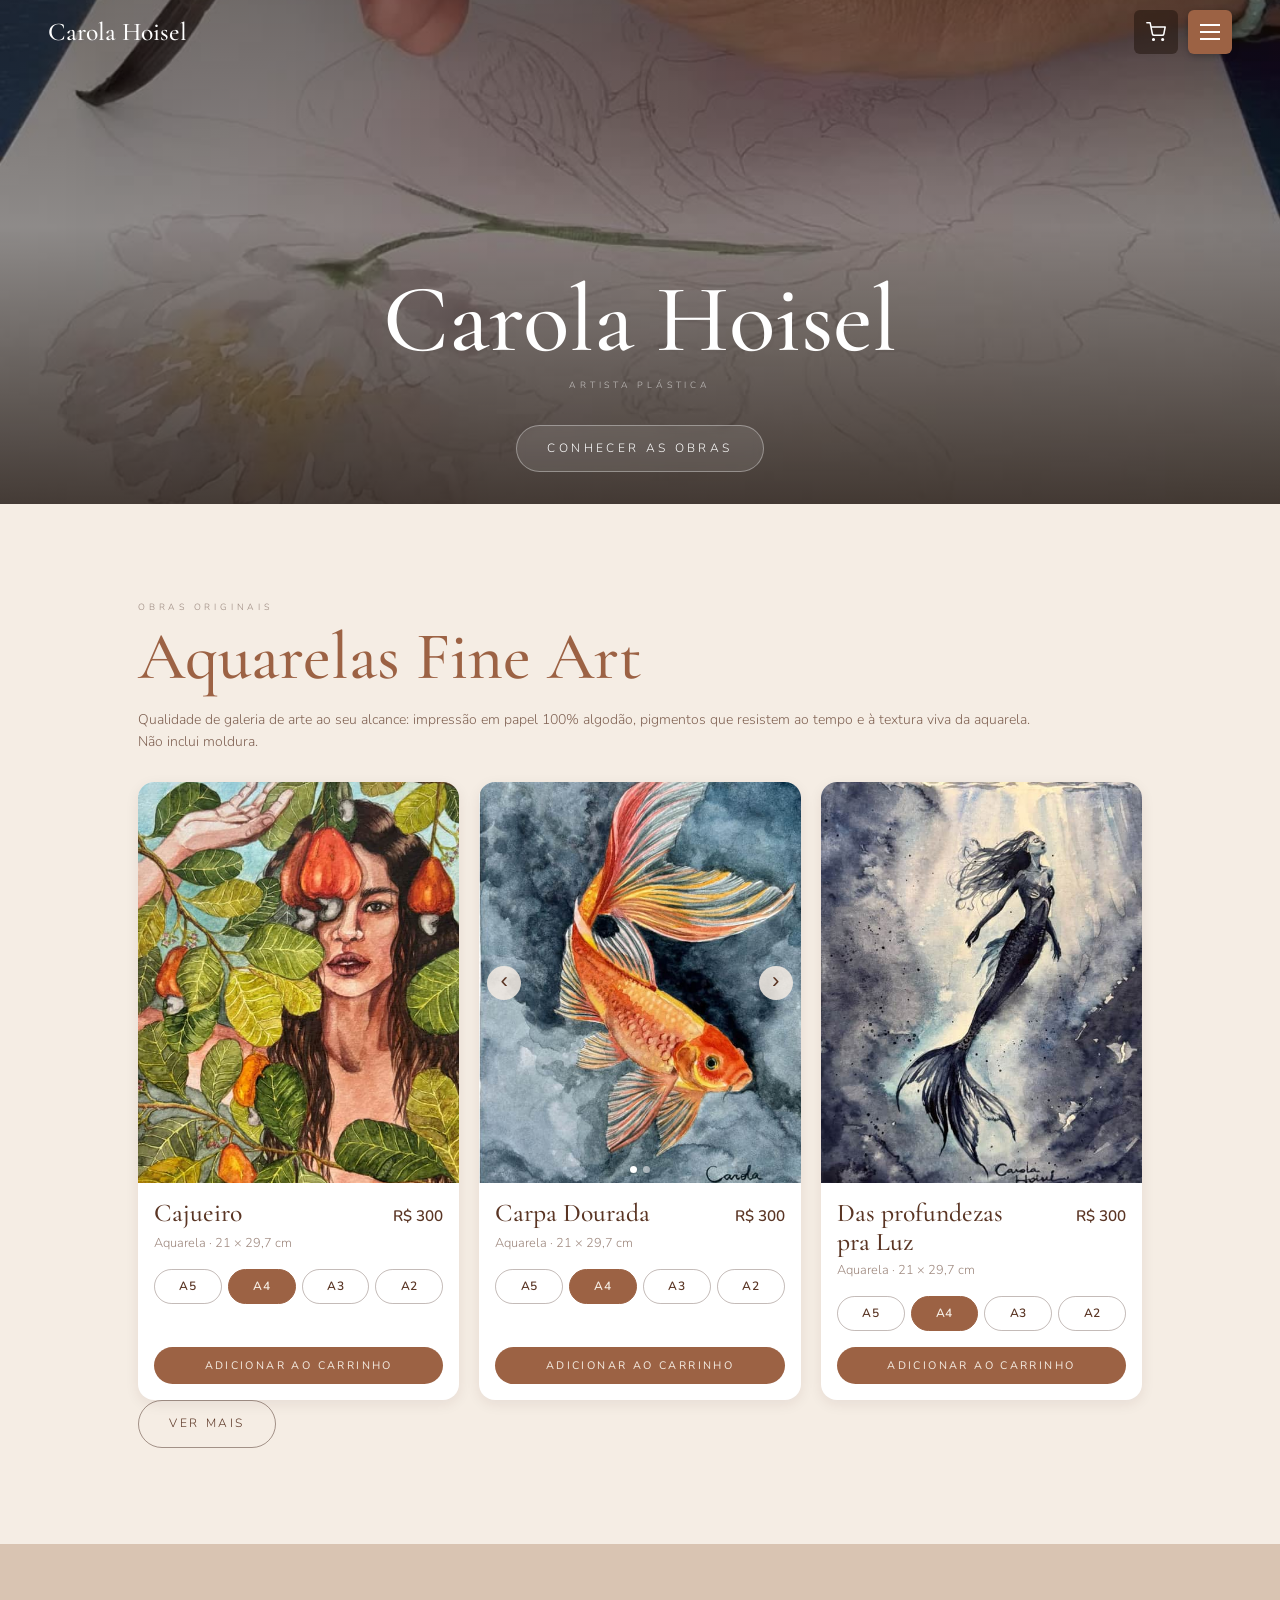
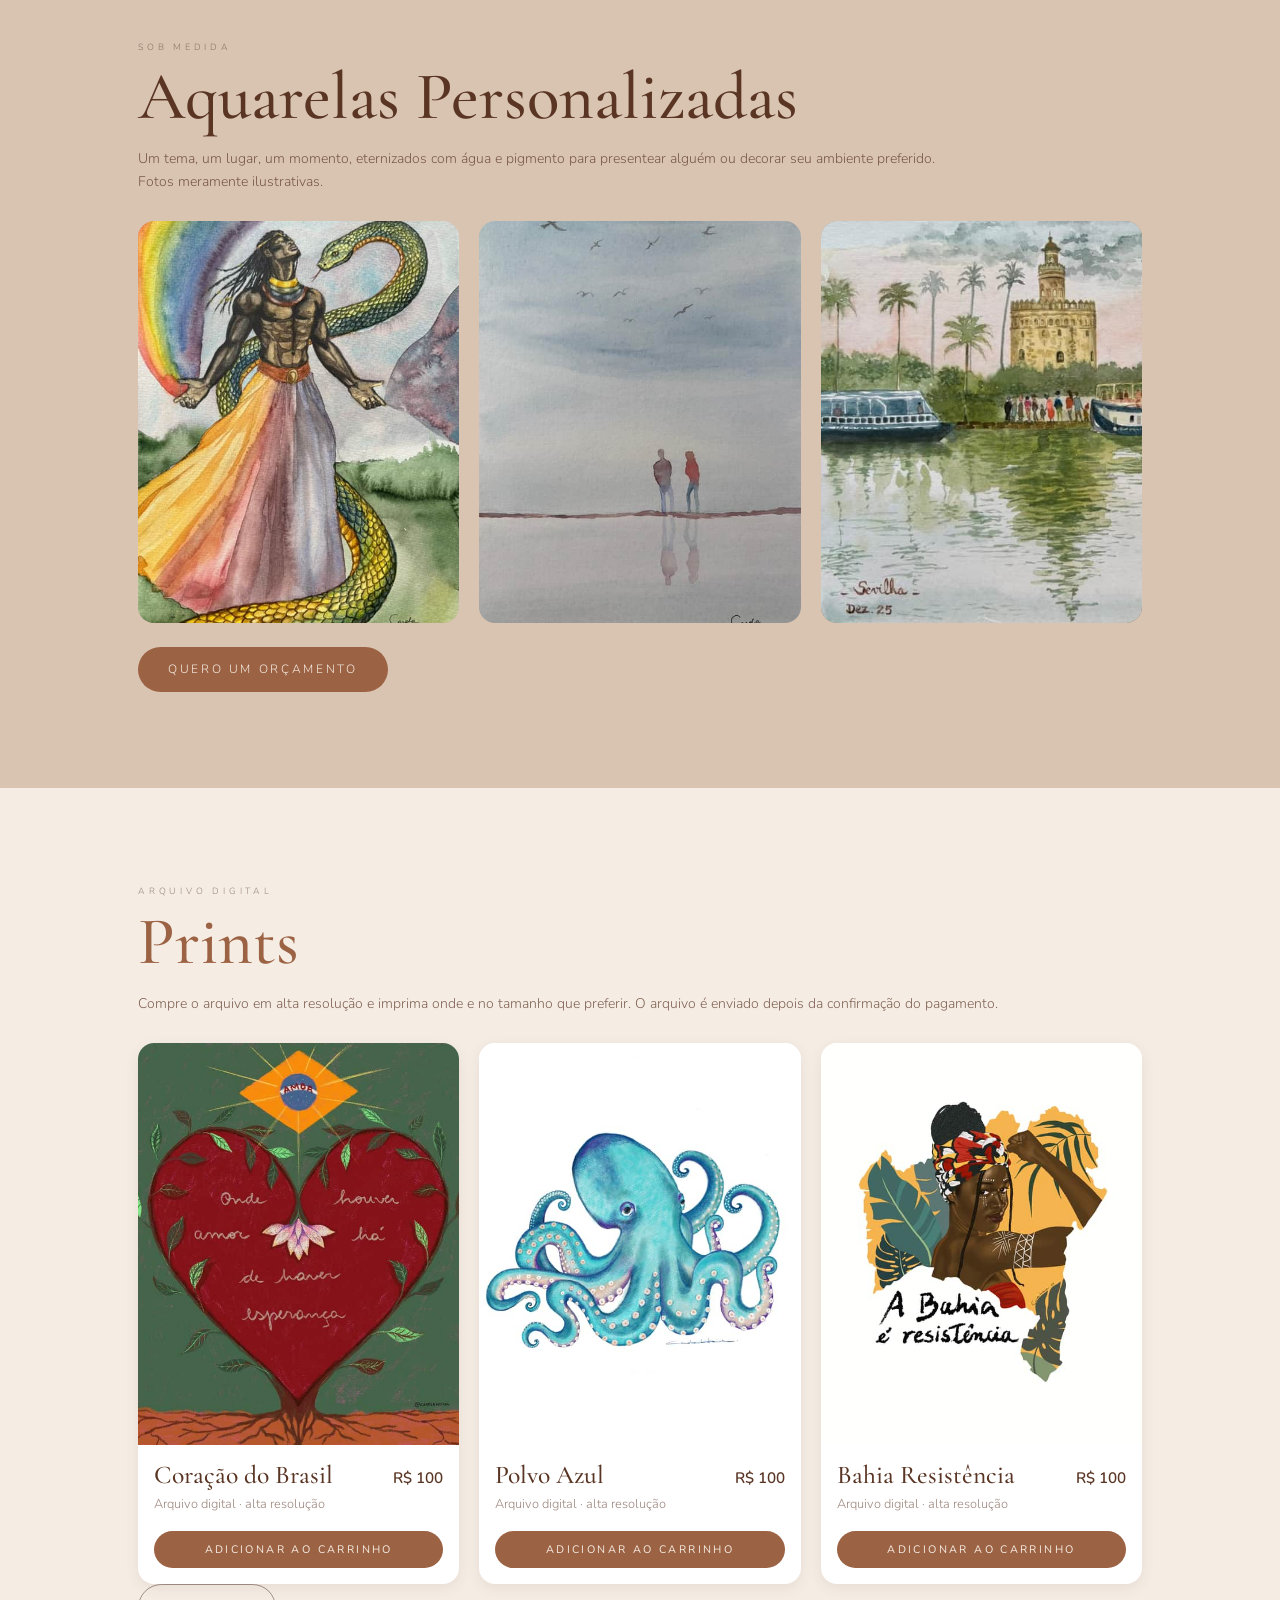
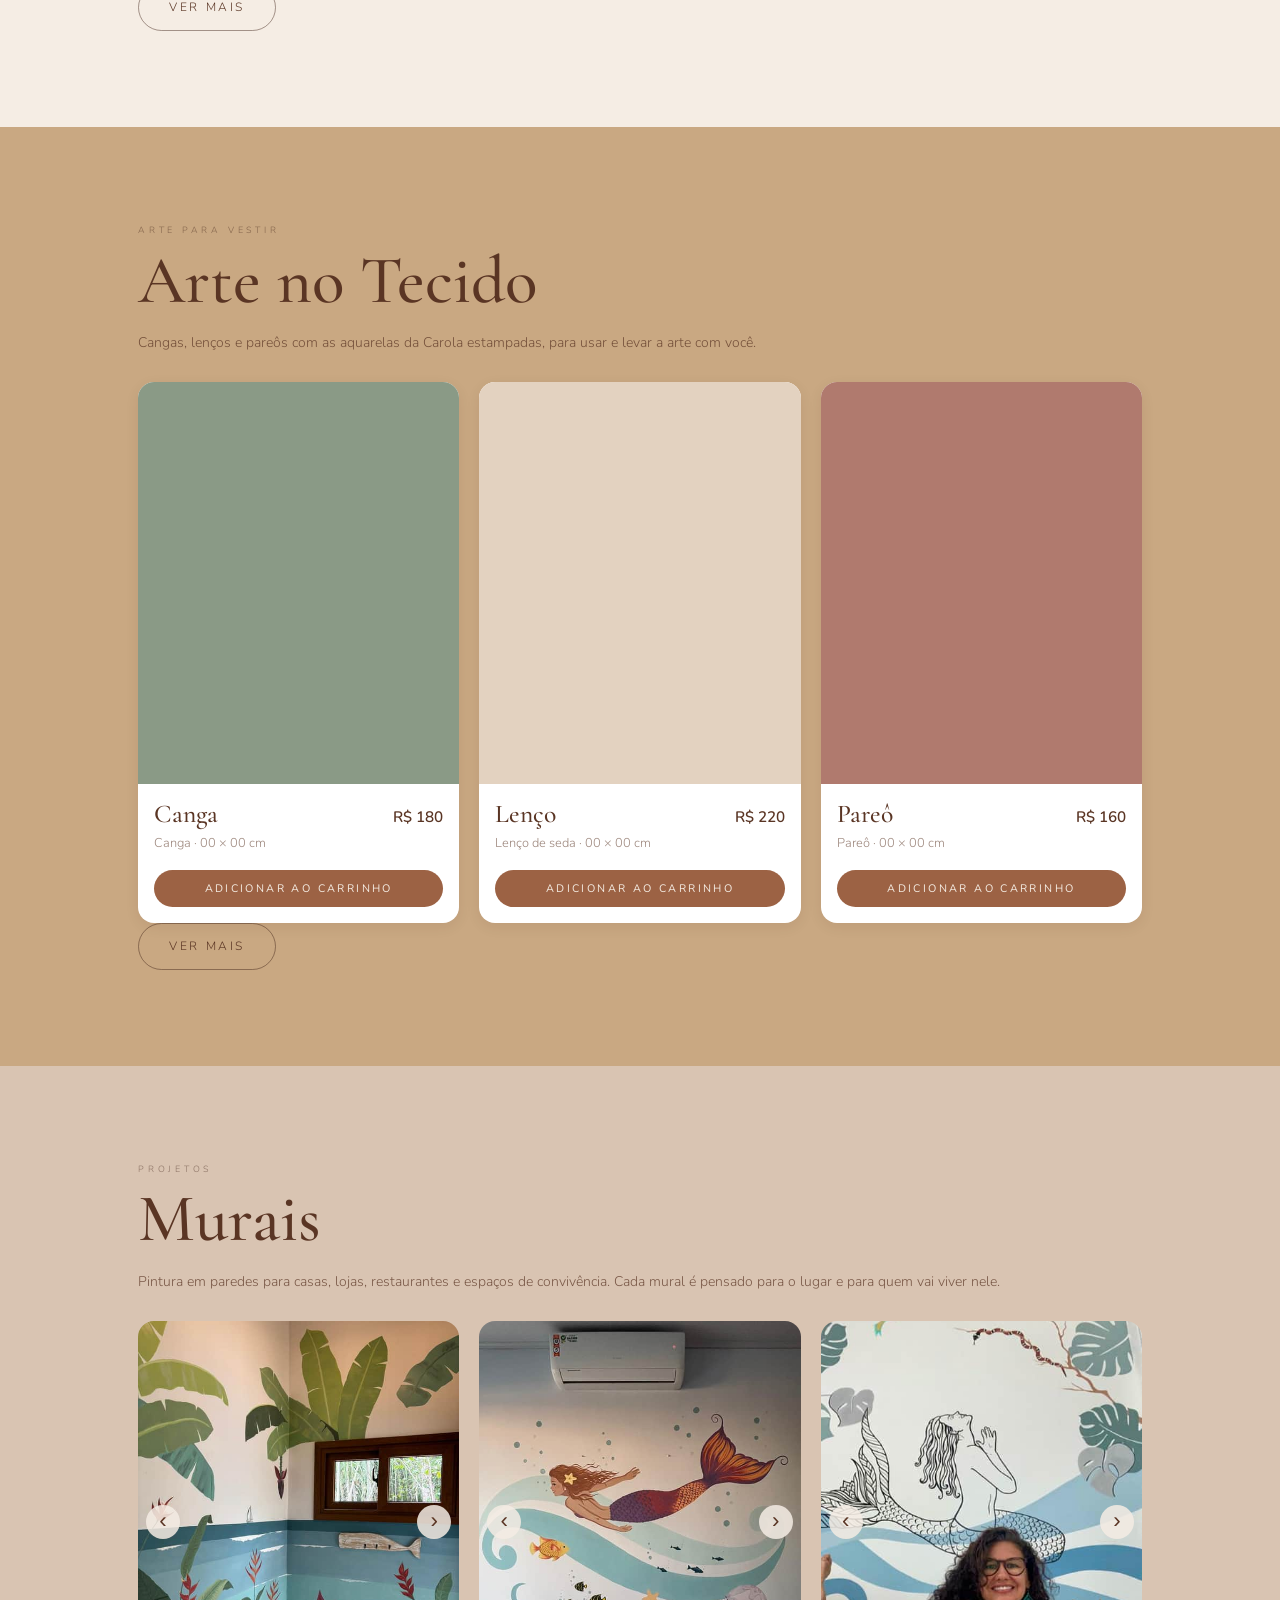
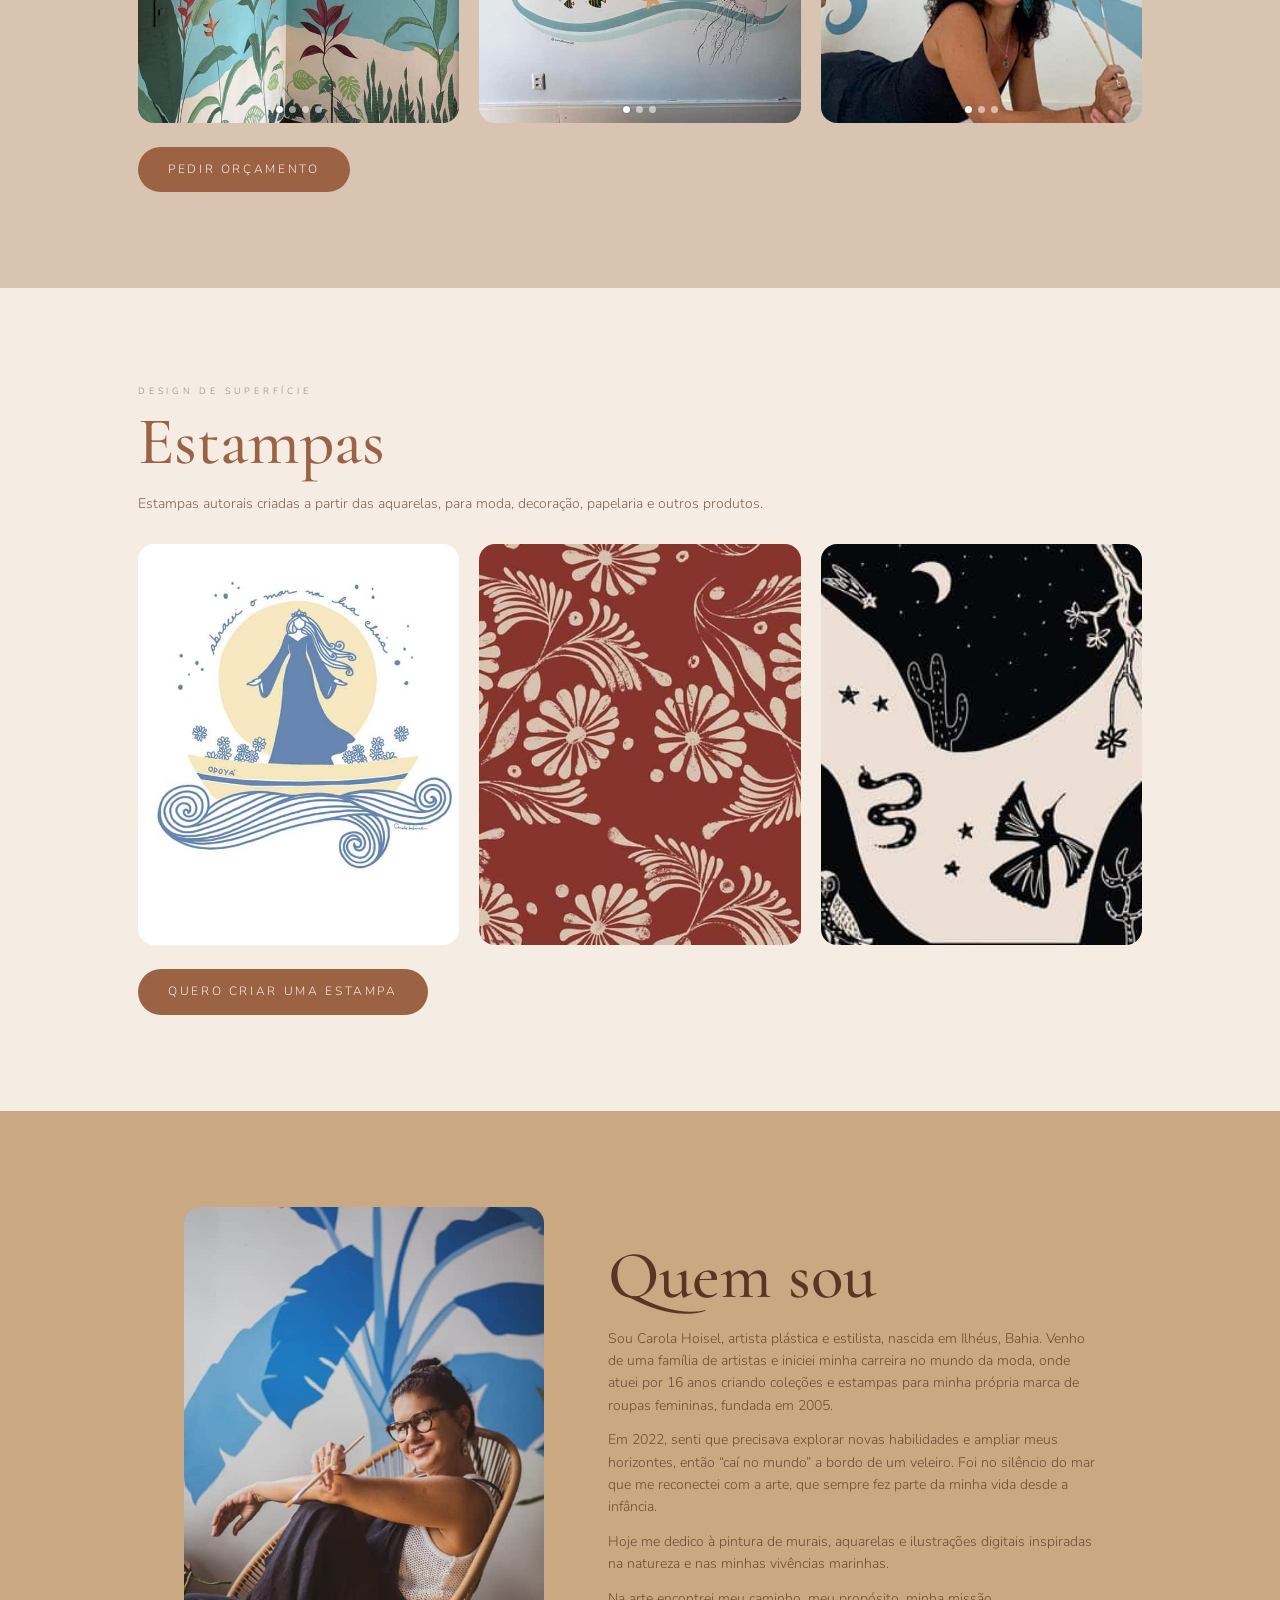
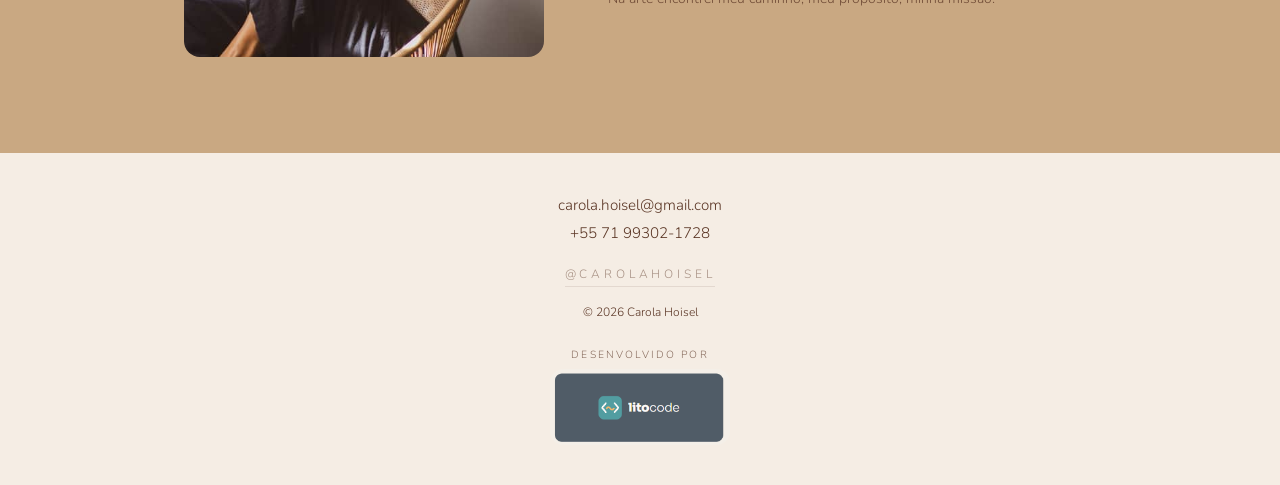
==== commit bd50efe9: "Reorganiza os três carrosséis de Murais Co-Authored-By: Claude Sonnet 5.5 <noreply@anthropic.com>" ====
--- a/colecao.html
+++ b/colecao.html
@@ -10,7 +10,7 @@
   <link
     href="https://fonts.googleapis.com/css2?family=Cormorant+Garamond:wght@400;500;600&family=Nunito:wght@300;400;600&display=swap"
     rel="stylesheet">
-  <link rel="stylesheet" href="styles.css?v=85">
+  <link rel="stylesheet" href="styles.css?v=90">
 </head>
 
 <body id="topo">
@@ -114,7 +114,7 @@
   </aside>
 
   <script src="qrcode.js"></script>
-  <script src="script.js?v=85"></script>
+  <script src="script.js?v=90"></script>
 </body>
 
 </html>
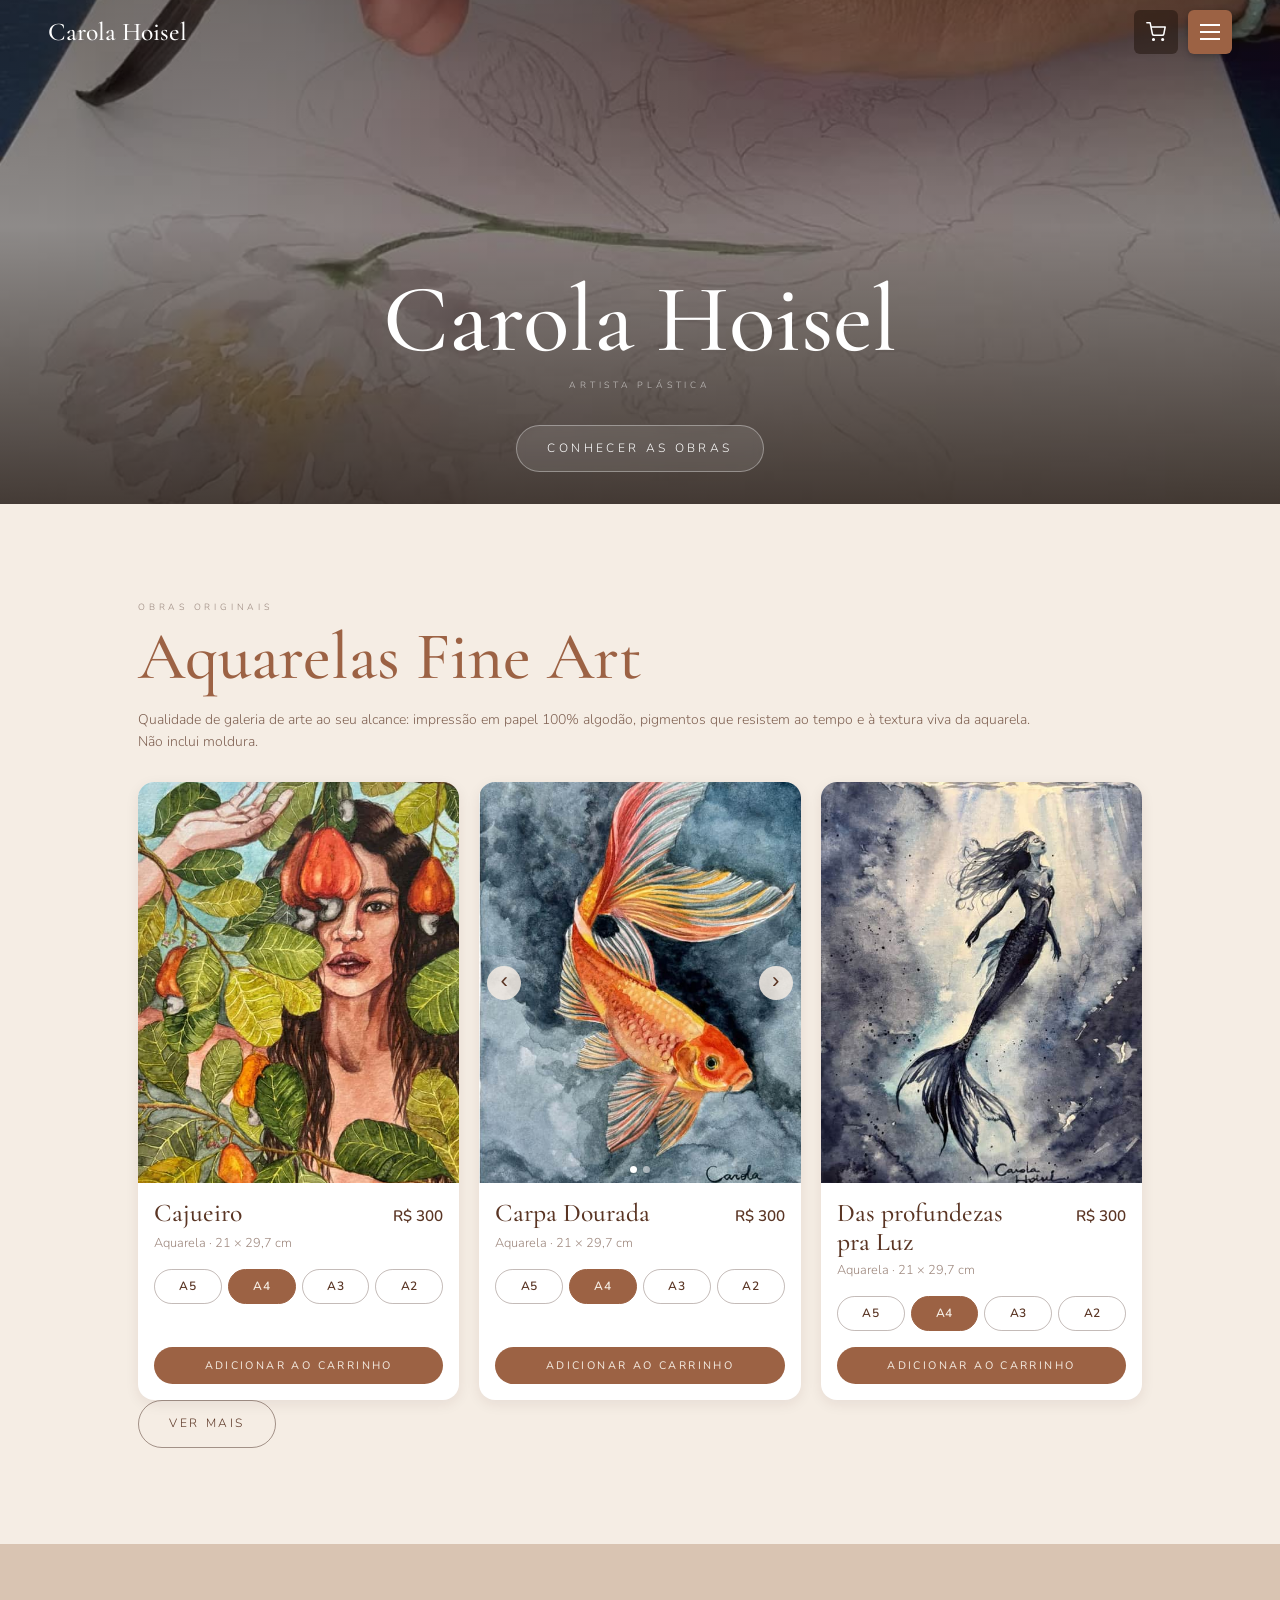
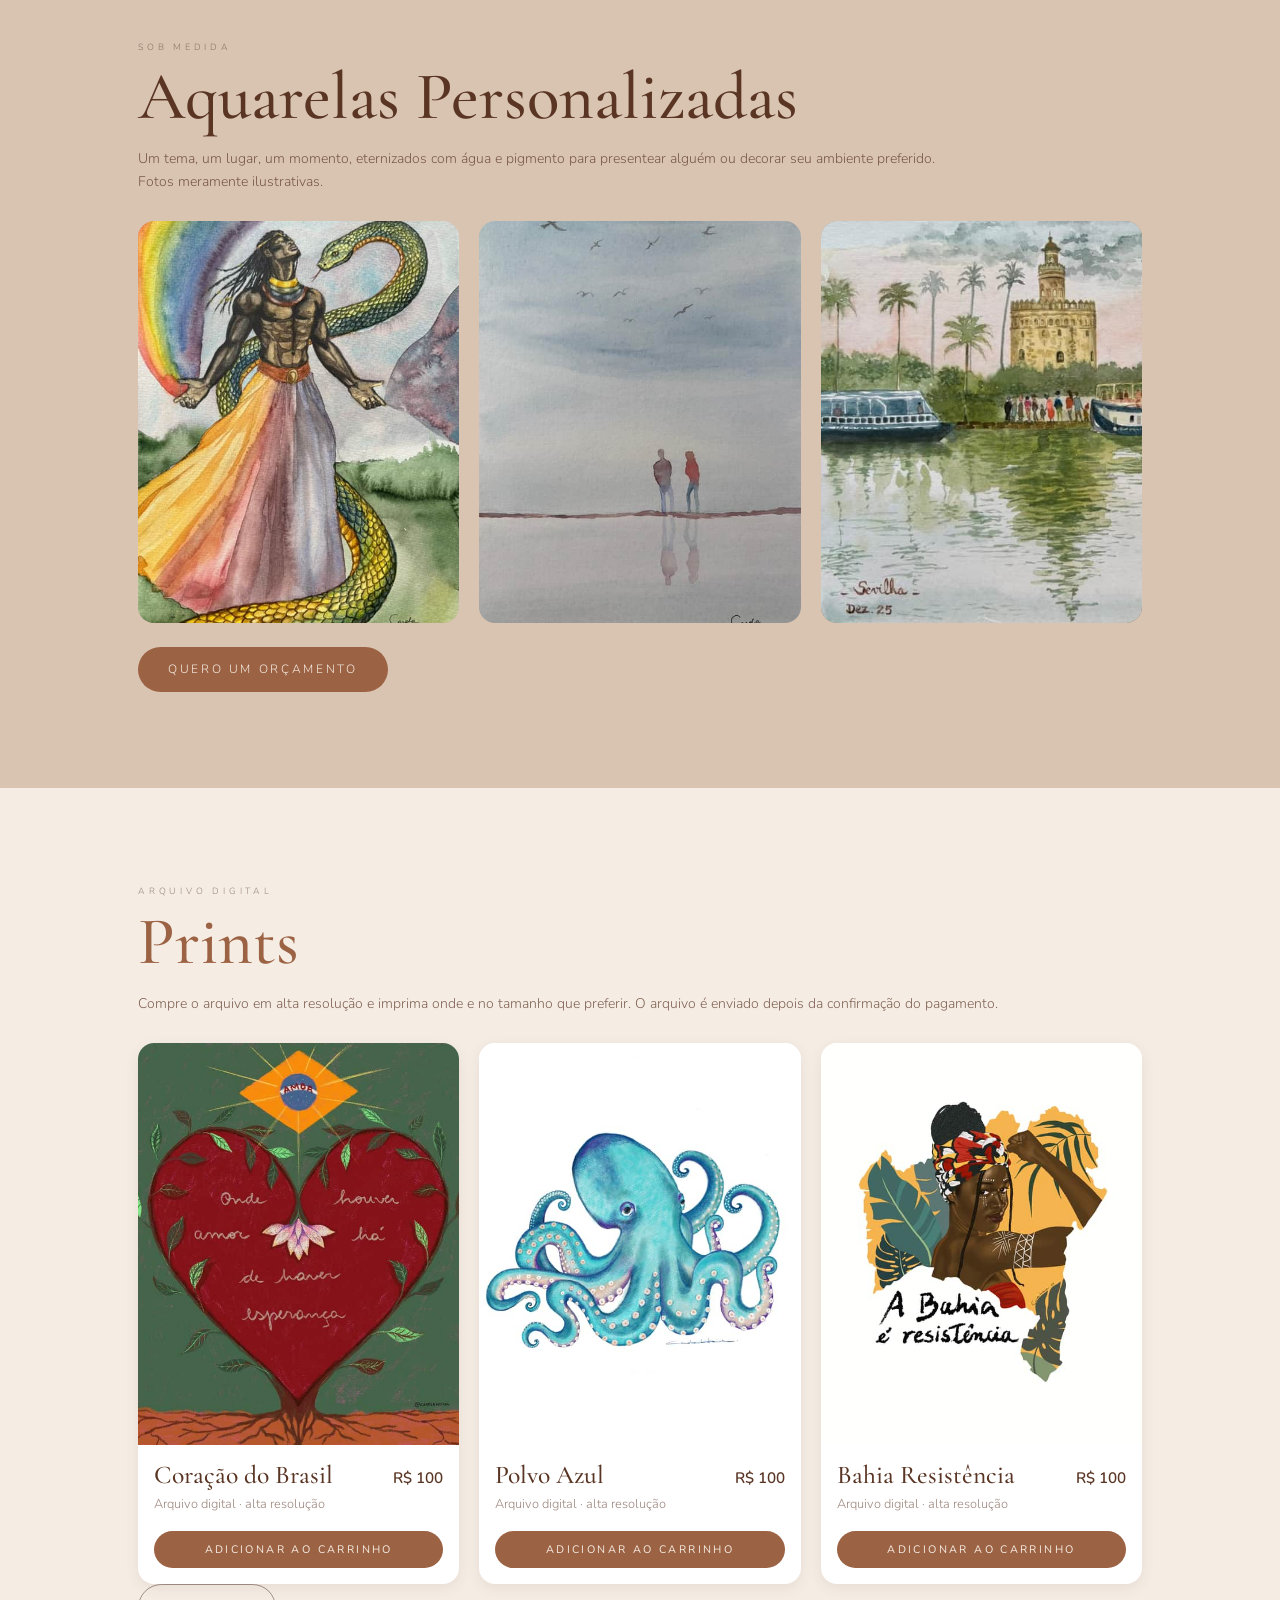
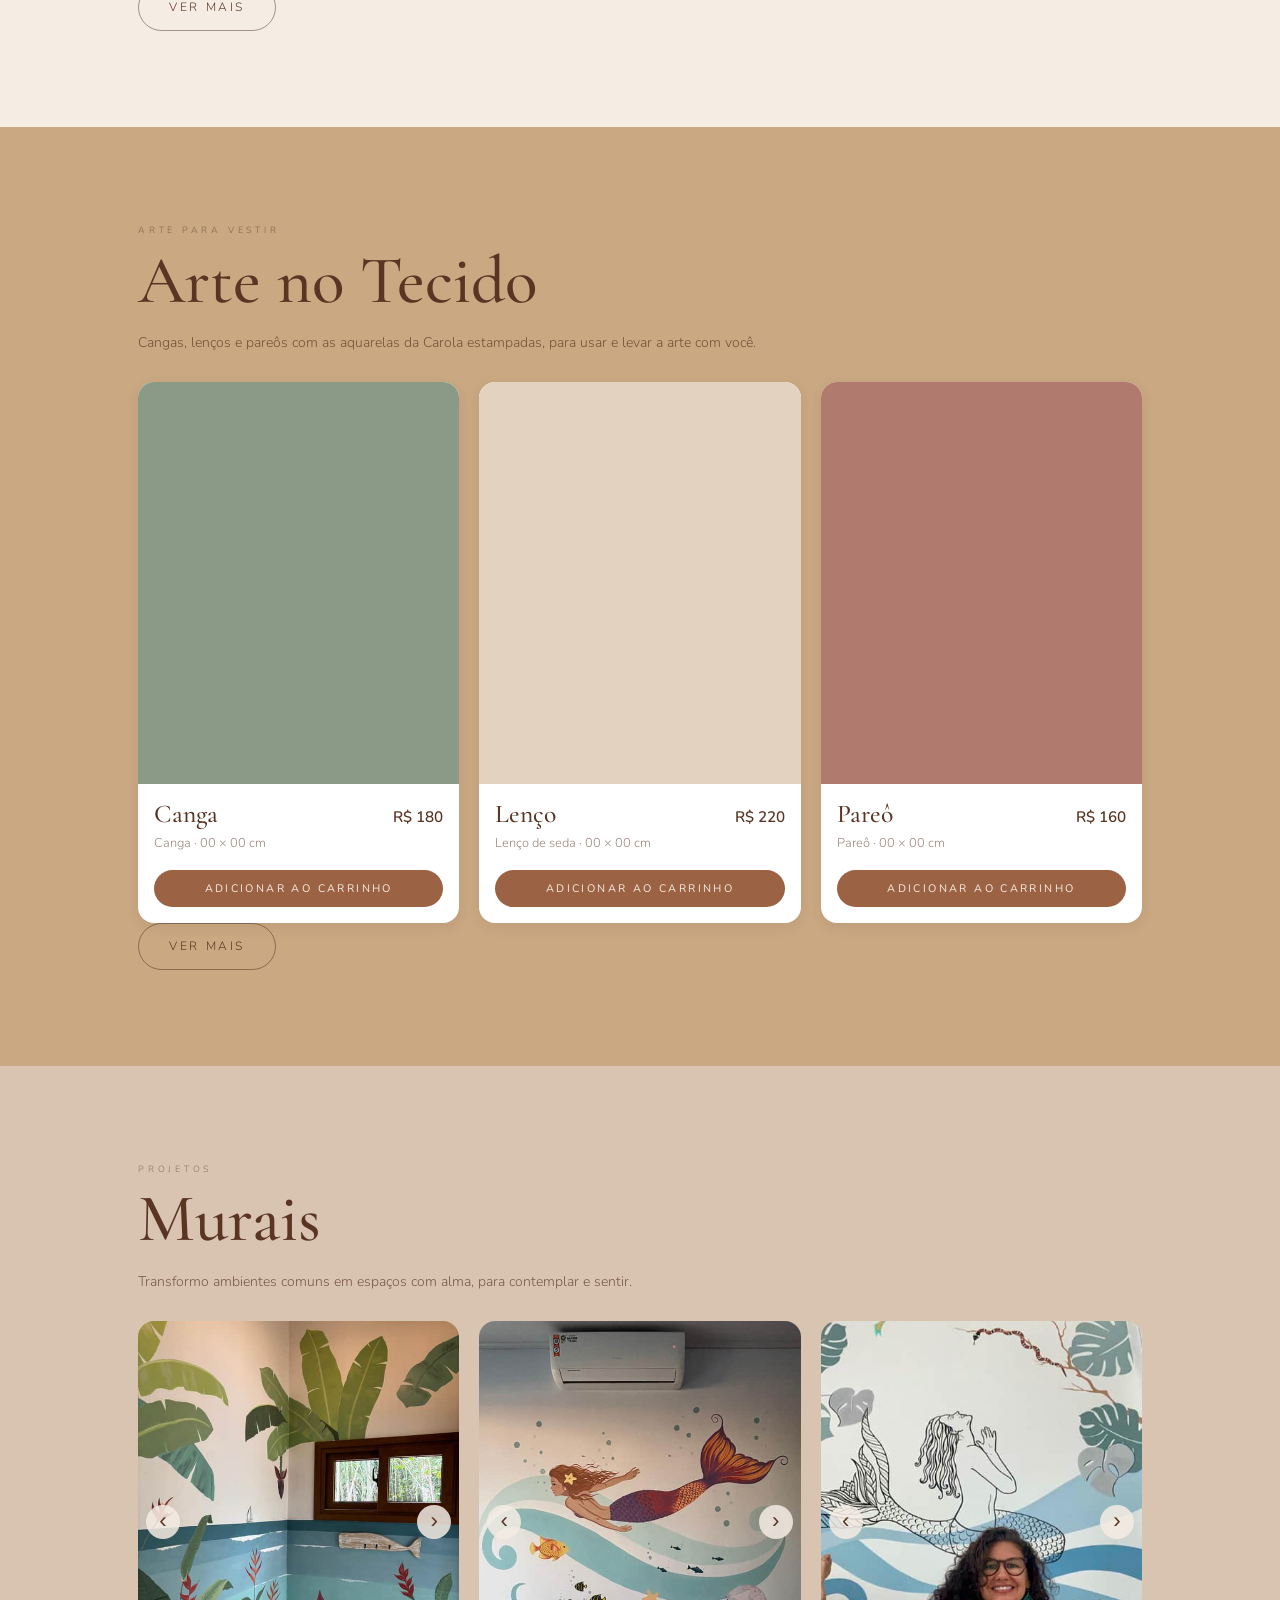
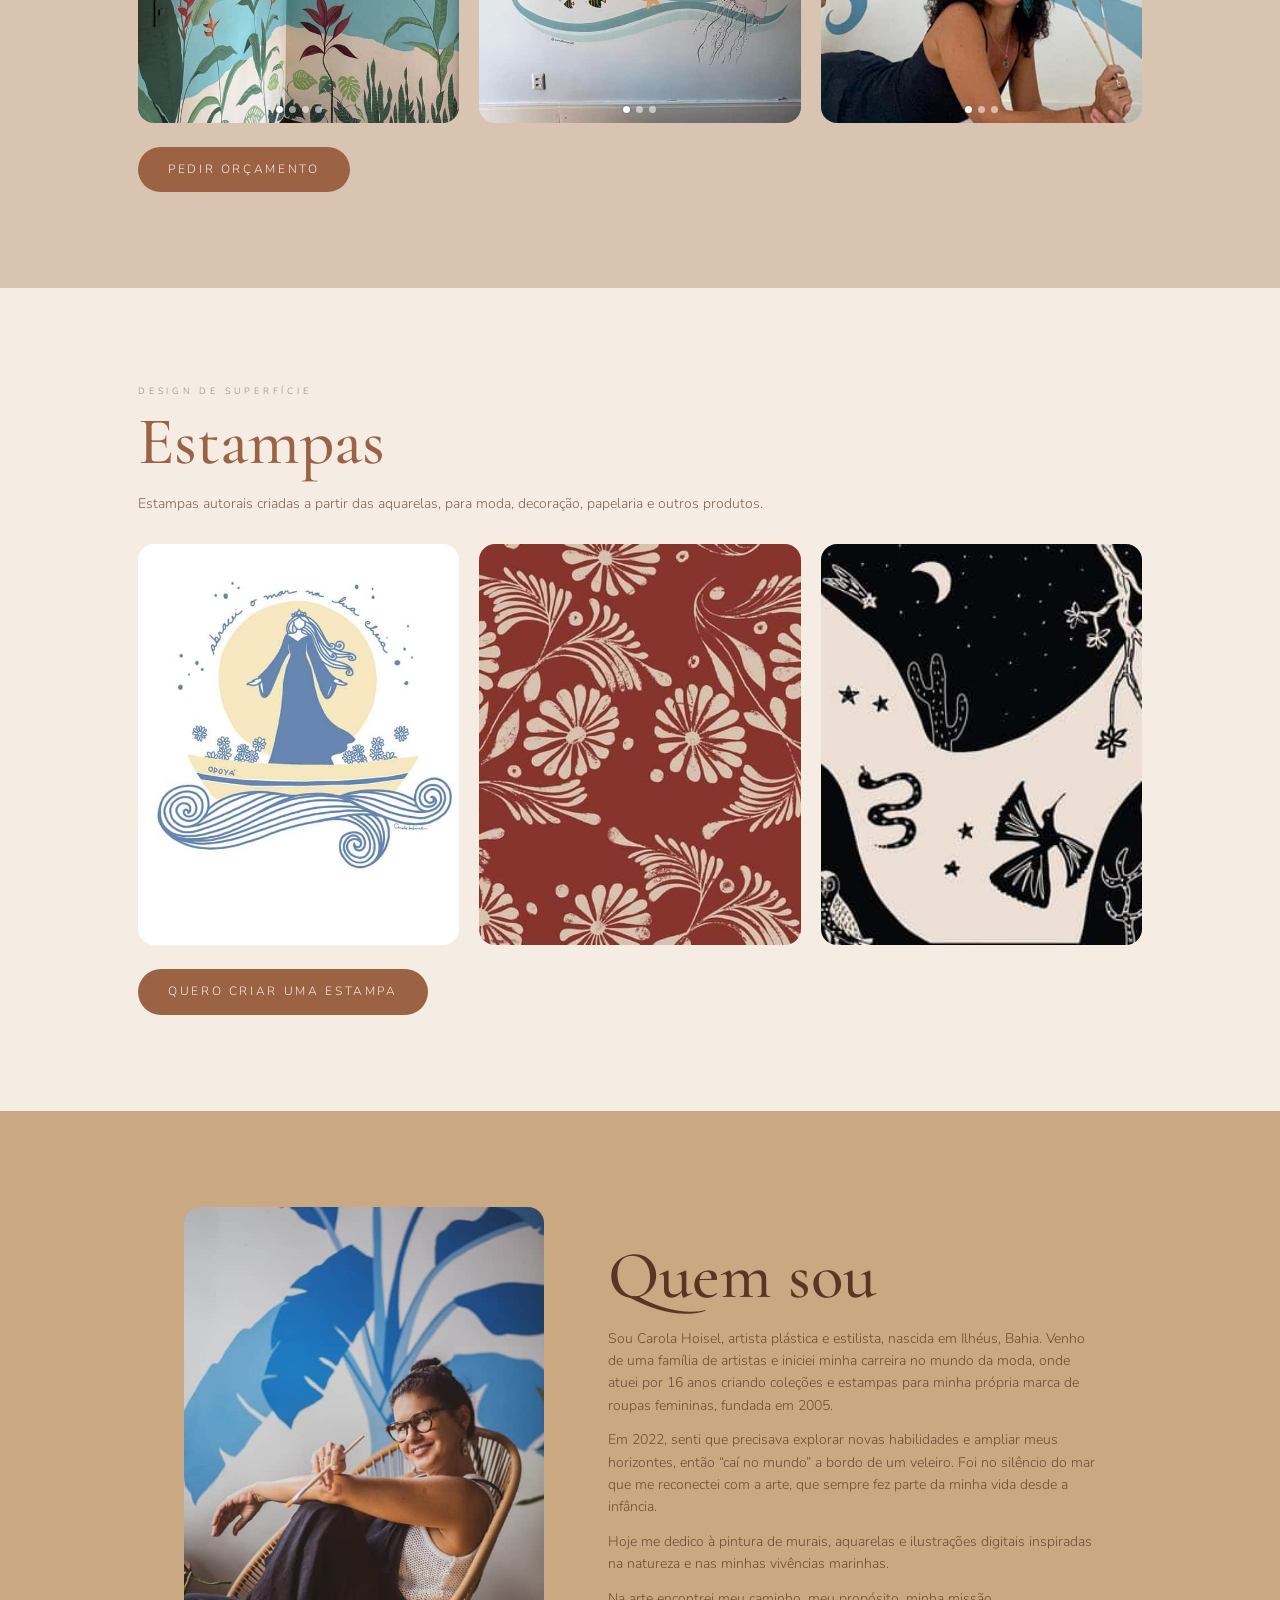
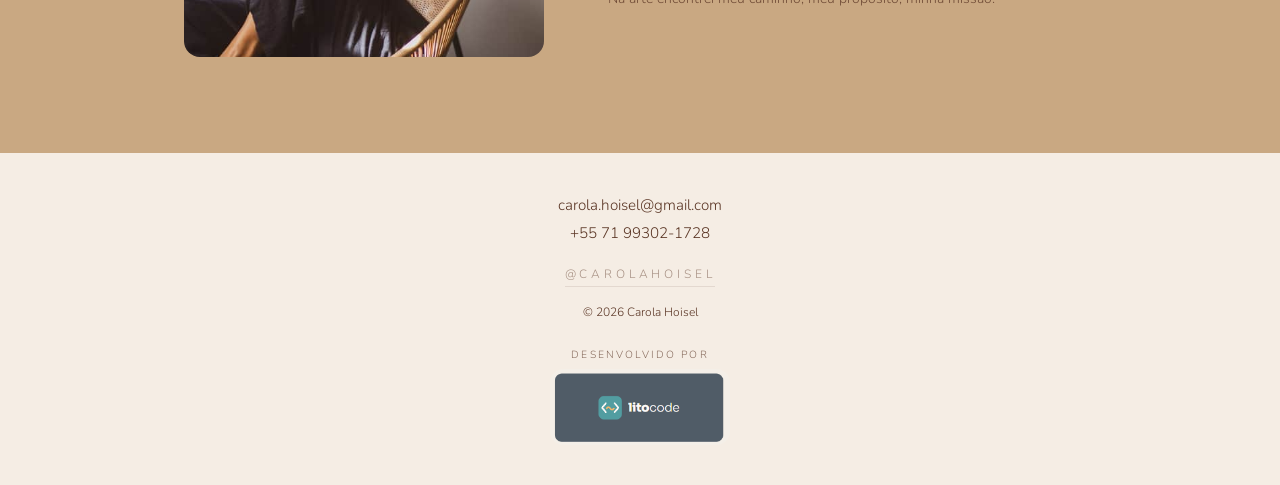
==== commit 871a377b: "Menu de Murais e Estampas rola até a seção; remove as páginas Ver mais dessas seções Co-Authored-By:" ====
--- a/colecao.html
+++ b/colecao.html
@@ -10,7 +10,7 @@
   <link
     href="https://fonts.googleapis.com/css2?family=Cormorant+Garamond:wght@400;500;600&family=Nunito:wght@300;400;600&display=swap"
     rel="stylesheet">
-  <link rel="stylesheet" href="styles.css?v=90">
+  <link rel="stylesheet" href="styles.css?v=94">
 </head>
 
 <body id="topo">
@@ -37,7 +37,7 @@
         <li><a href="orcamento.html">Aquarelas Personalizadas</a></li>
         <li><a href="colecao.html?c=prints">Prints</a></li>
         <li><a href="colecao.html?c=tecido">Arte no Tecido</a></li>
-        <li><a href="colecao.html?c=murais">Murais</a></li>
+        <li><a href="index.html#murais">Murais</a></li>
         <li><a href="index.html#estampas">Estampas</a></li>
       </ul>
     </nav>
@@ -114,7 +114,7 @@
   </aside>
 
   <script src="qrcode.js"></script>
-  <script src="script.js?v=90"></script>
+  <script src="script.js?v=94"></script>
 </body>
 
 </html>
--- a/styles.css
+++ b/styles.css
@@ -184,7 +184,7 @@
 img.product-img, .gallery img, .grid-gallery img { cursor: zoom-in; }
 .lightbox { position: fixed; inset: 0; z-index: 200; background: rgba(36,22,16,.93); display: flex; flex-direction: column; align-items: center; justify-content: center; padding: 24px; gap: 12px; cursor: zoom-out; }
 .lightbox[hidden] { display: none; }
-.lightbox img { max-width: 94vw; max-height: 84vh; object-fit: contain; border-radius: 6px; cursor: default; box-shadow: 0 10px 40px rgba(0,0,0,.4); }
+.lightbox img, .lightbox video { max-width: 94vw; max-height: 84vh; object-fit: contain; border-radius: 6px; cursor: default; box-shadow: 0 10px 40px rgba(0,0,0,.4); }
 .lightbox-cap { color: var(--creme); font-family: var(--display); font-size: 1.3rem; text-align: center; }
 .lightbox-close { position: absolute; top: 12px; right: 18px; border: 0; background: none; color: #fff; font-size: 2.4rem; line-height: 1; cursor: pointer; }
 
@@ -318,3 +318,6 @@
 .grid-gallery > .slider { aspect-ratio: 4/5; border-radius: 16px; overflow: hidden; }
 .grid-gallery > .slider .slides, .grid-gallery > .slider .product-img { height: 100%; }
 @media (hover: hover) { .grid-gallery > .slider:hover .slides { transform: none; } }
+
+.lightbox video { background: #000; }
+.slides video { cursor: zoom-in; }
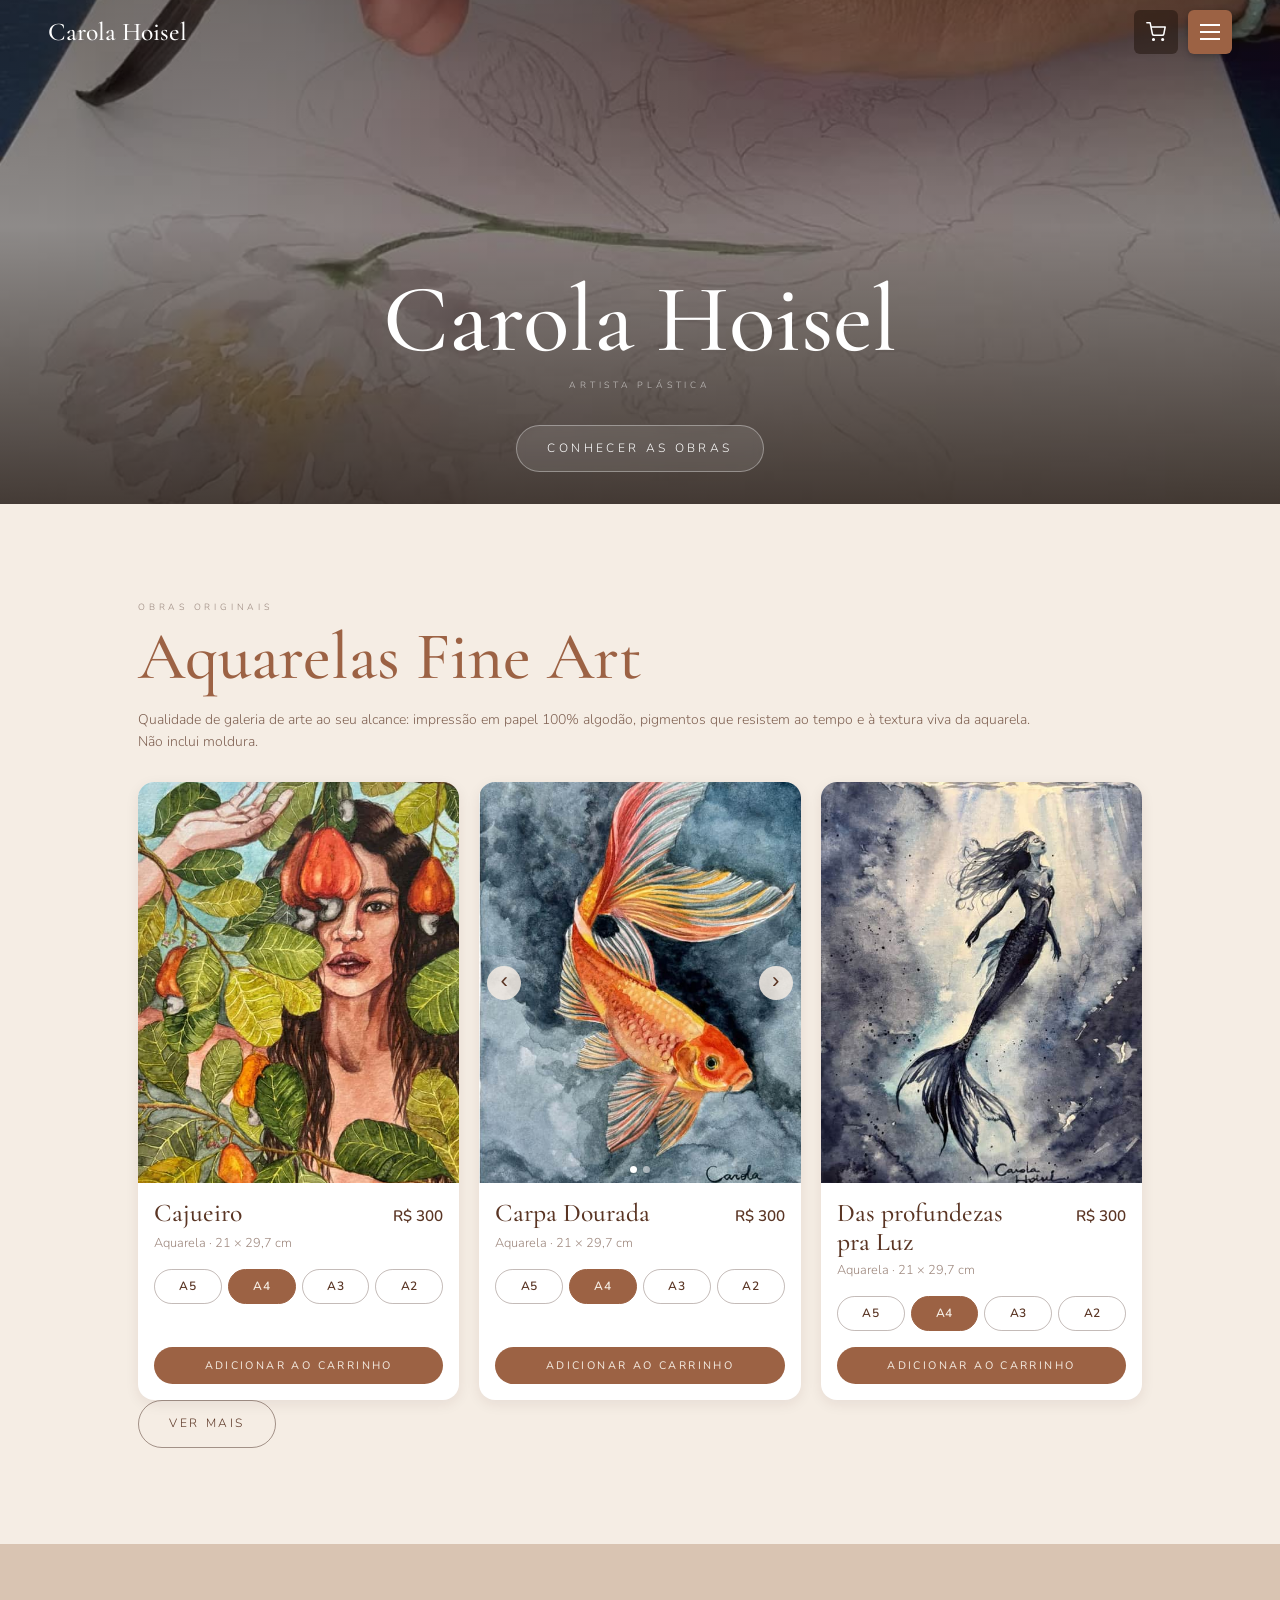
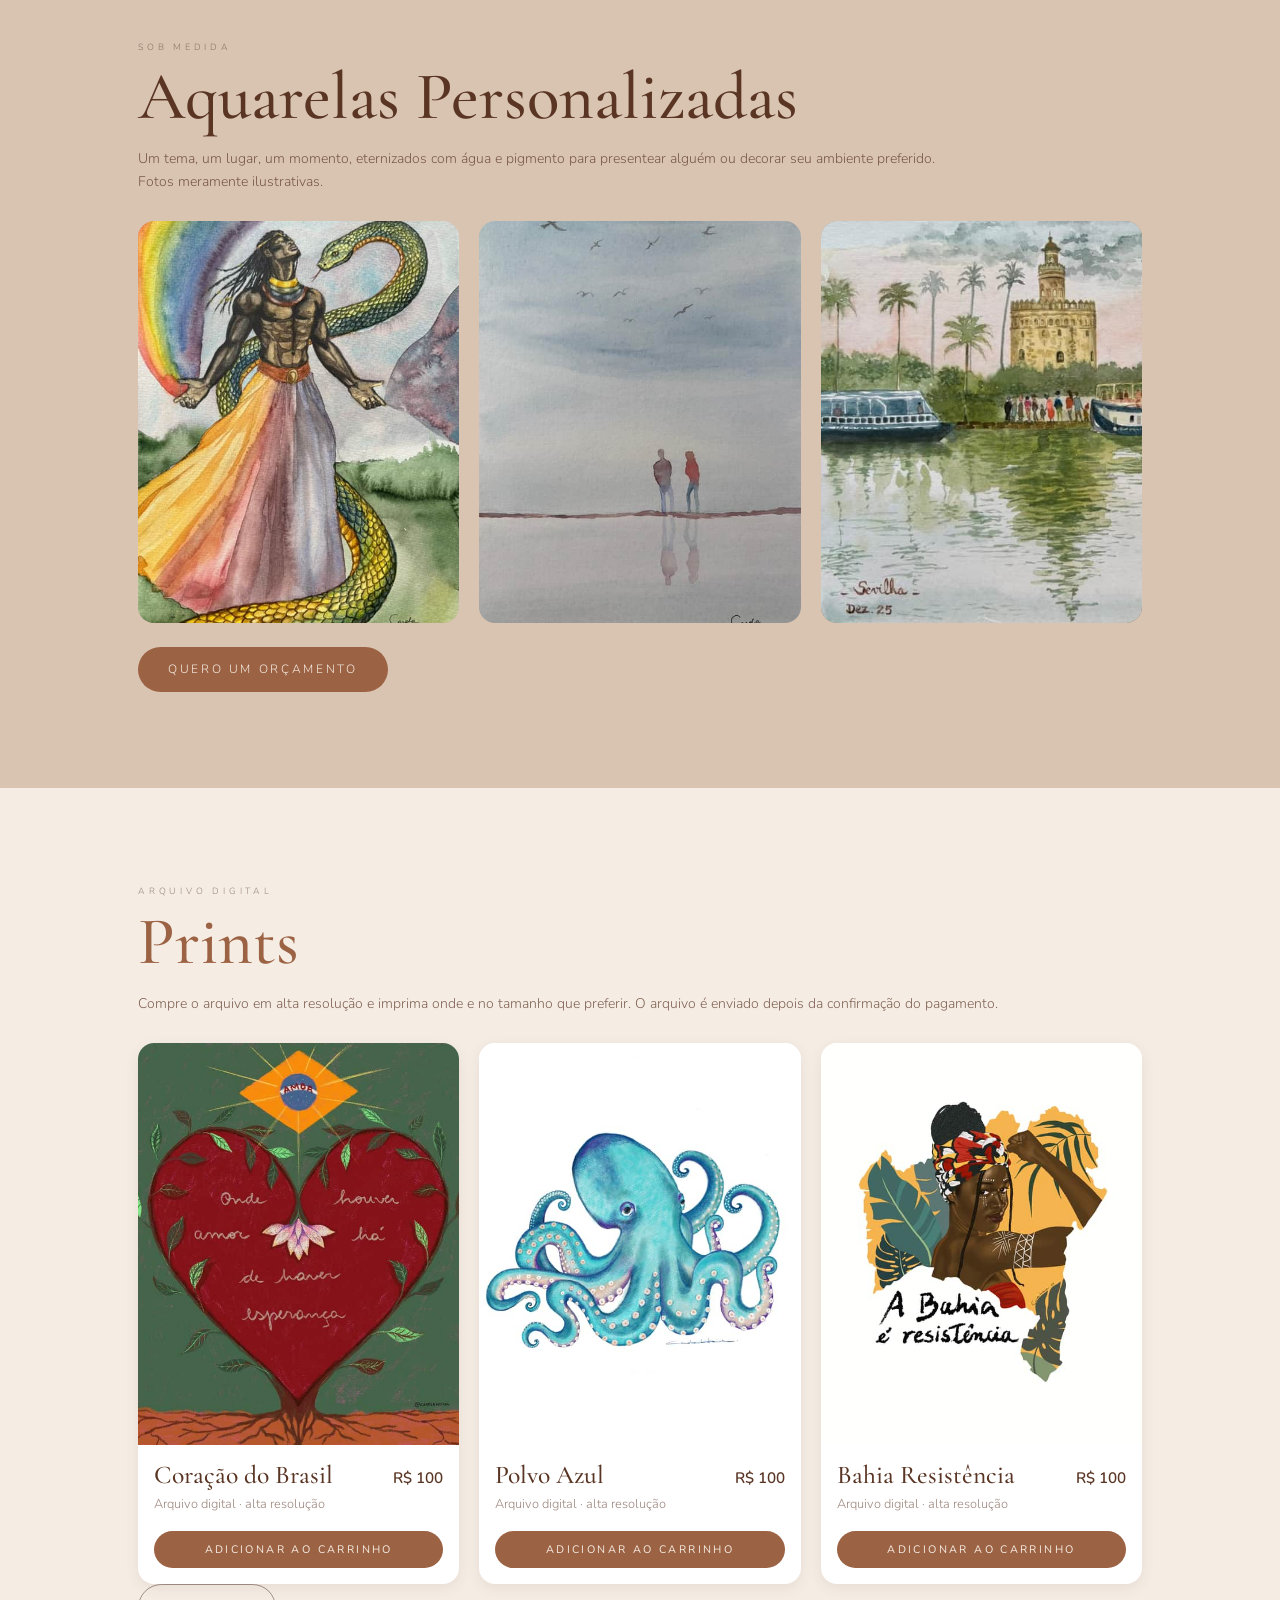
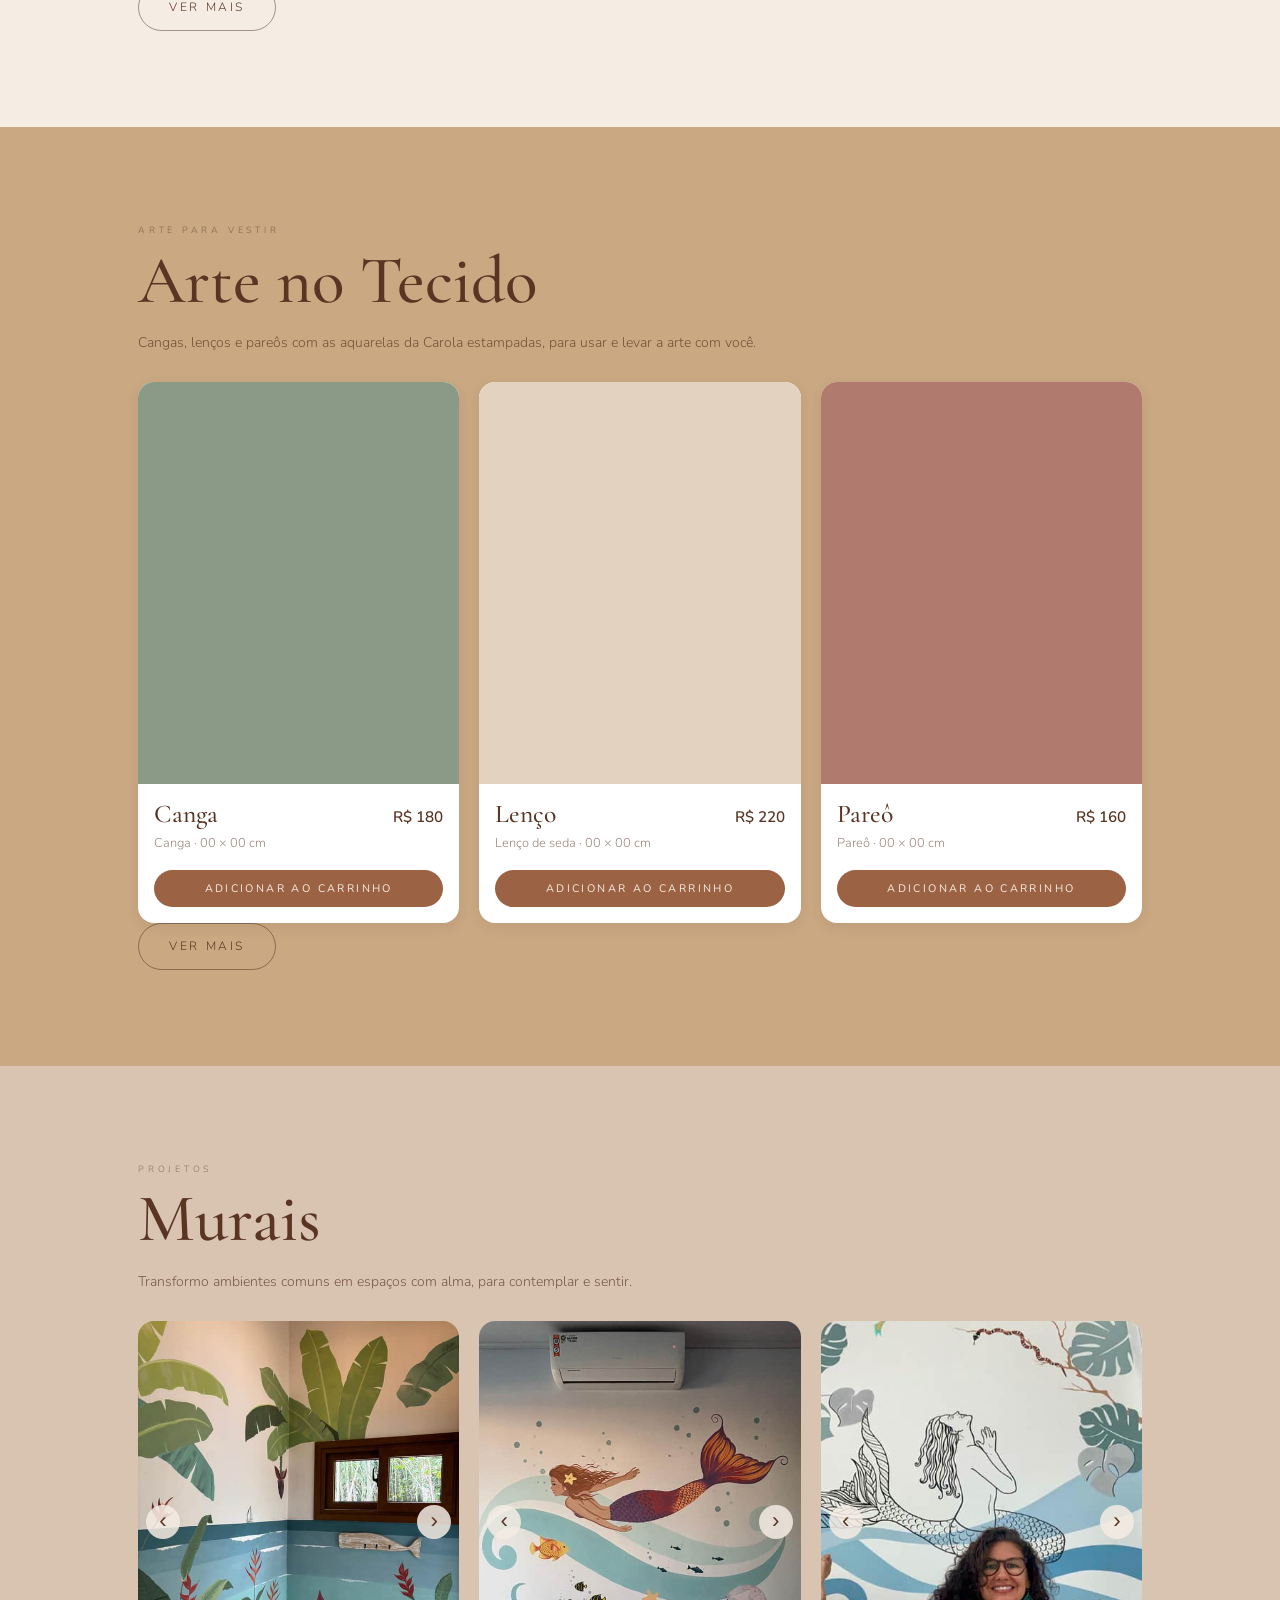
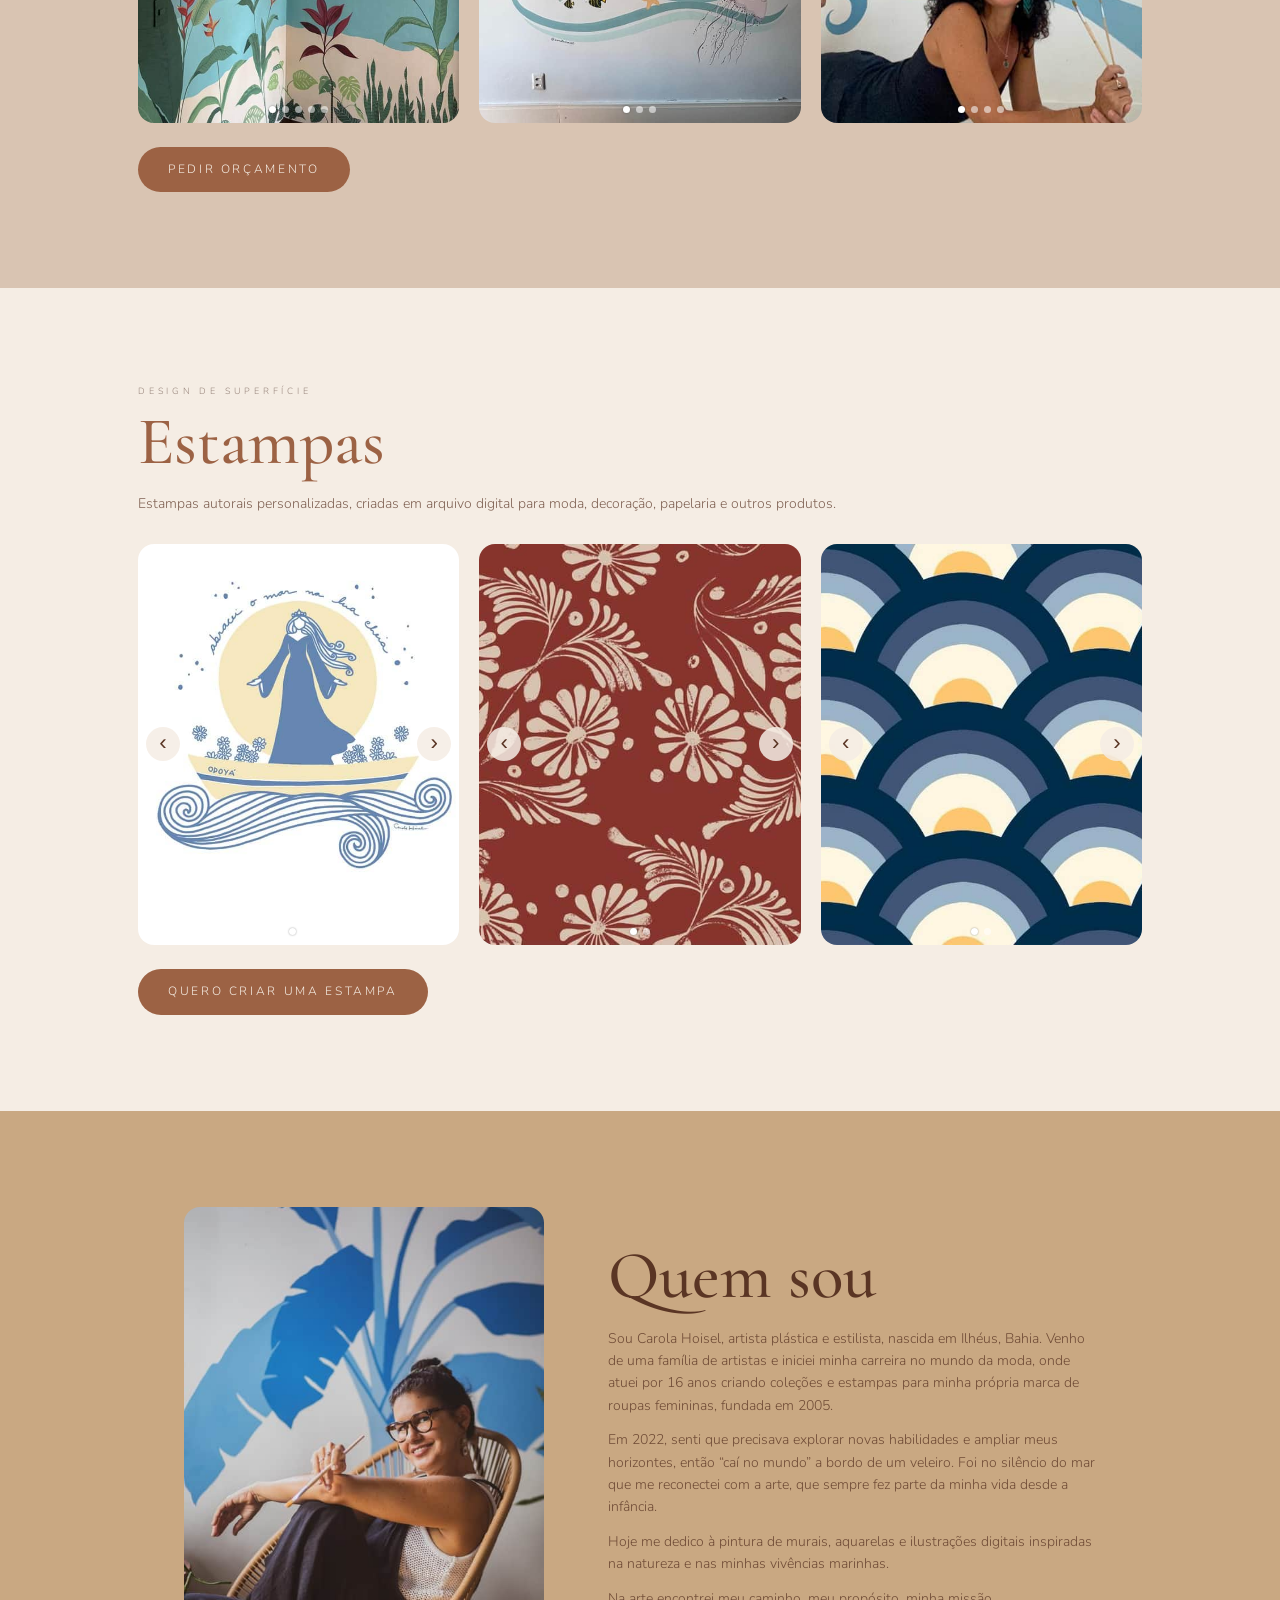
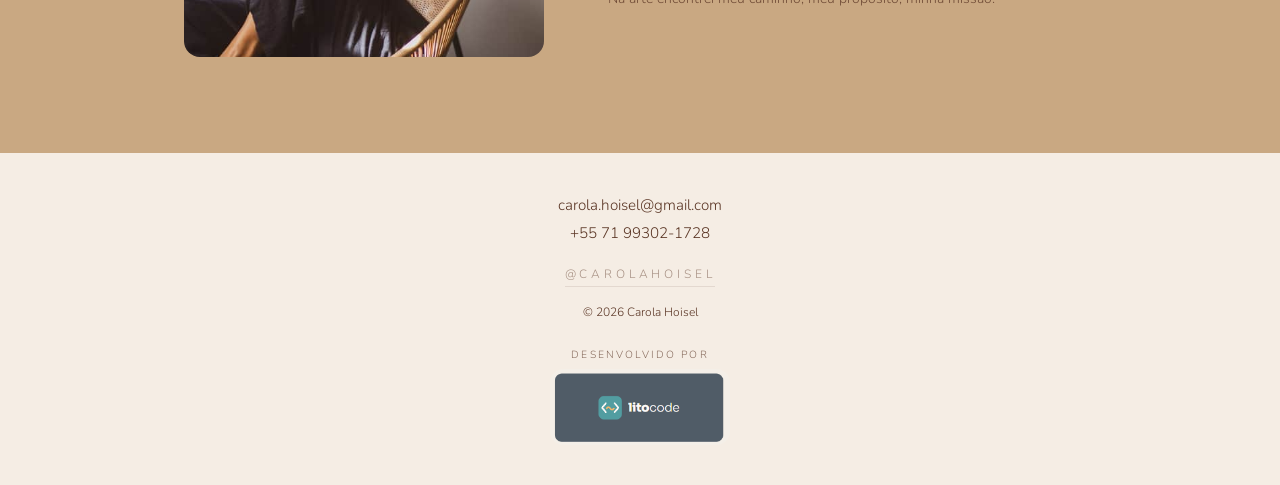
==== commit 213e6c39: "Vídeos nos carrosséis de Murais, carrosséis em Estampas e Cordel atualizado Co-Authored-By: Claude S" ====
--- a/colecao.html
+++ b/colecao.html
@@ -10,7 +10,7 @@
   <link
     href="https://fonts.googleapis.com/css2?family=Cormorant+Garamond:wght@400;500;600&family=Nunito:wght@300;400;600&display=swap"
     rel="stylesheet">
-  <link rel="stylesheet" href="styles.css?v=94">
+  <link rel="stylesheet" href="styles.css?v=100">
 </head>
 
 <body id="topo">
@@ -114,7 +114,7 @@
   </aside>
 
   <script src="qrcode.js"></script>
-  <script src="script.js?v=94"></script>
+  <script src="script.js?v=100"></script>
 </body>
 
 </html>
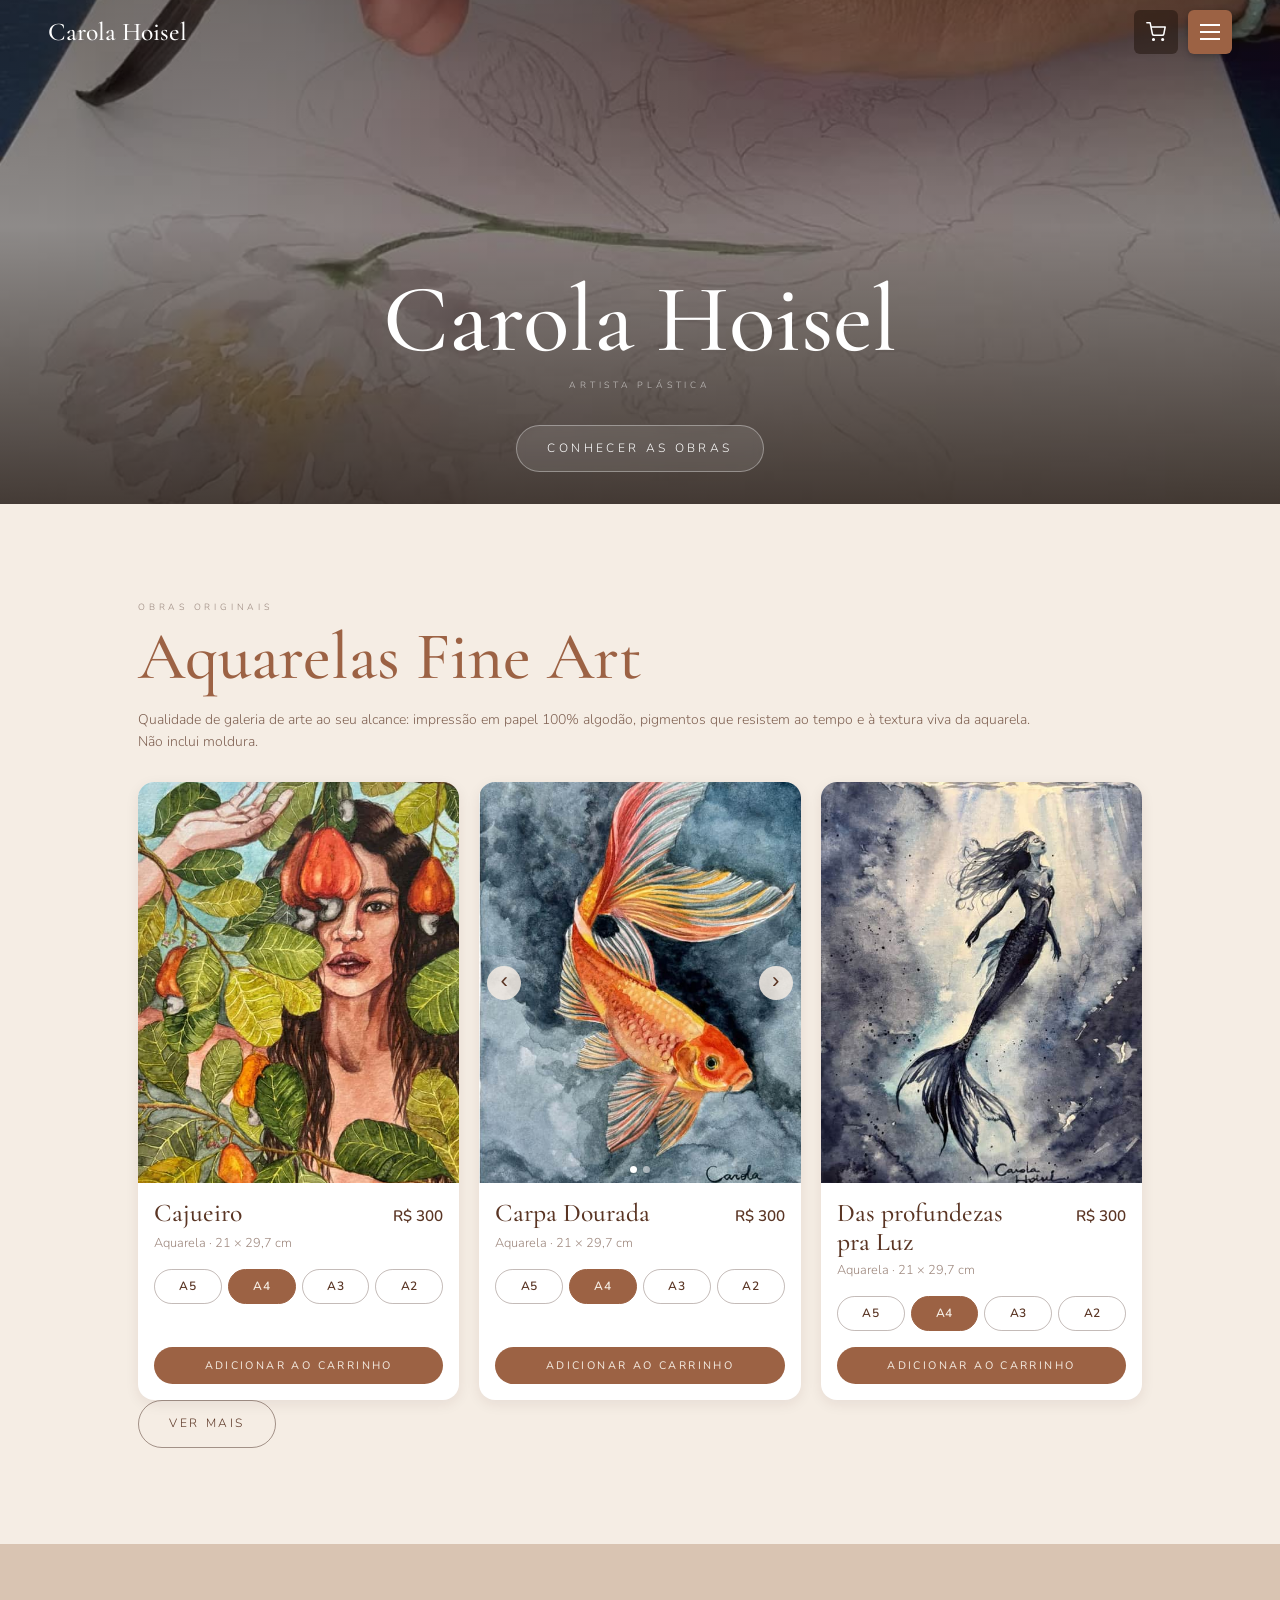
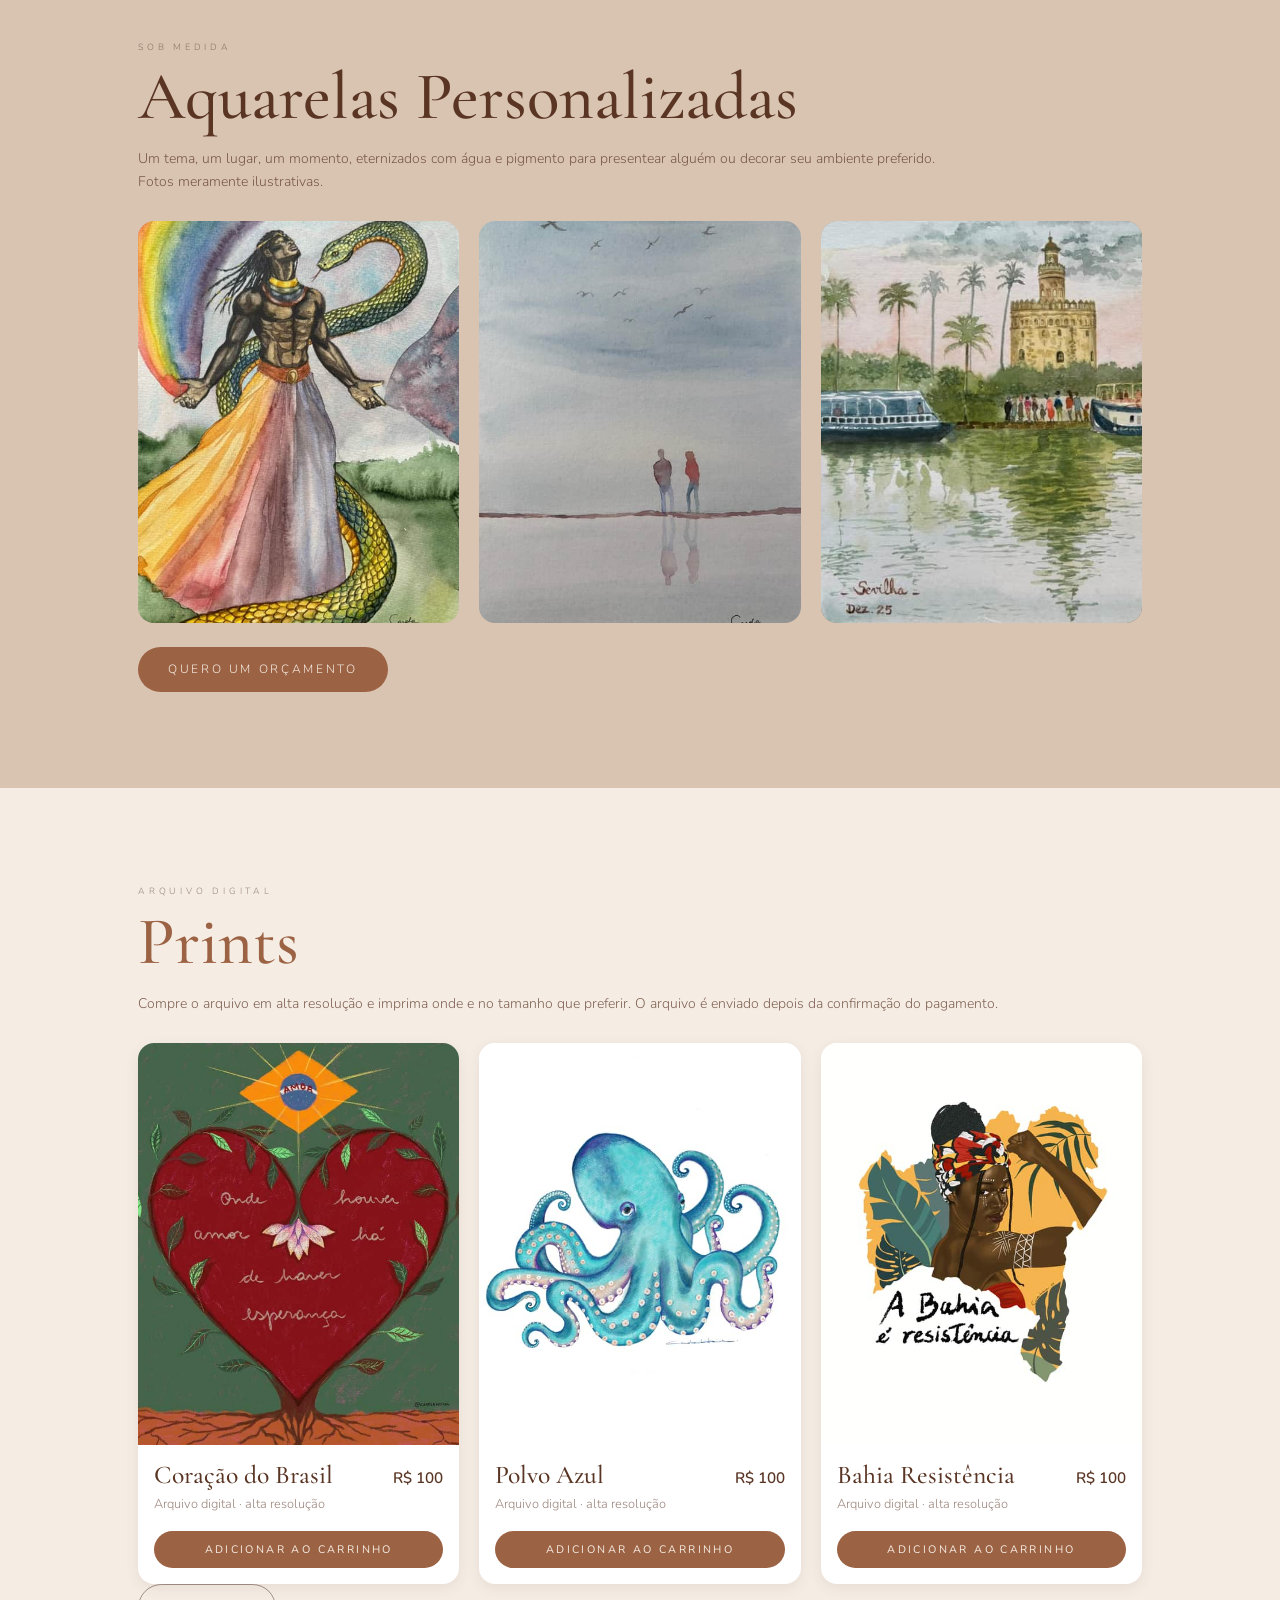
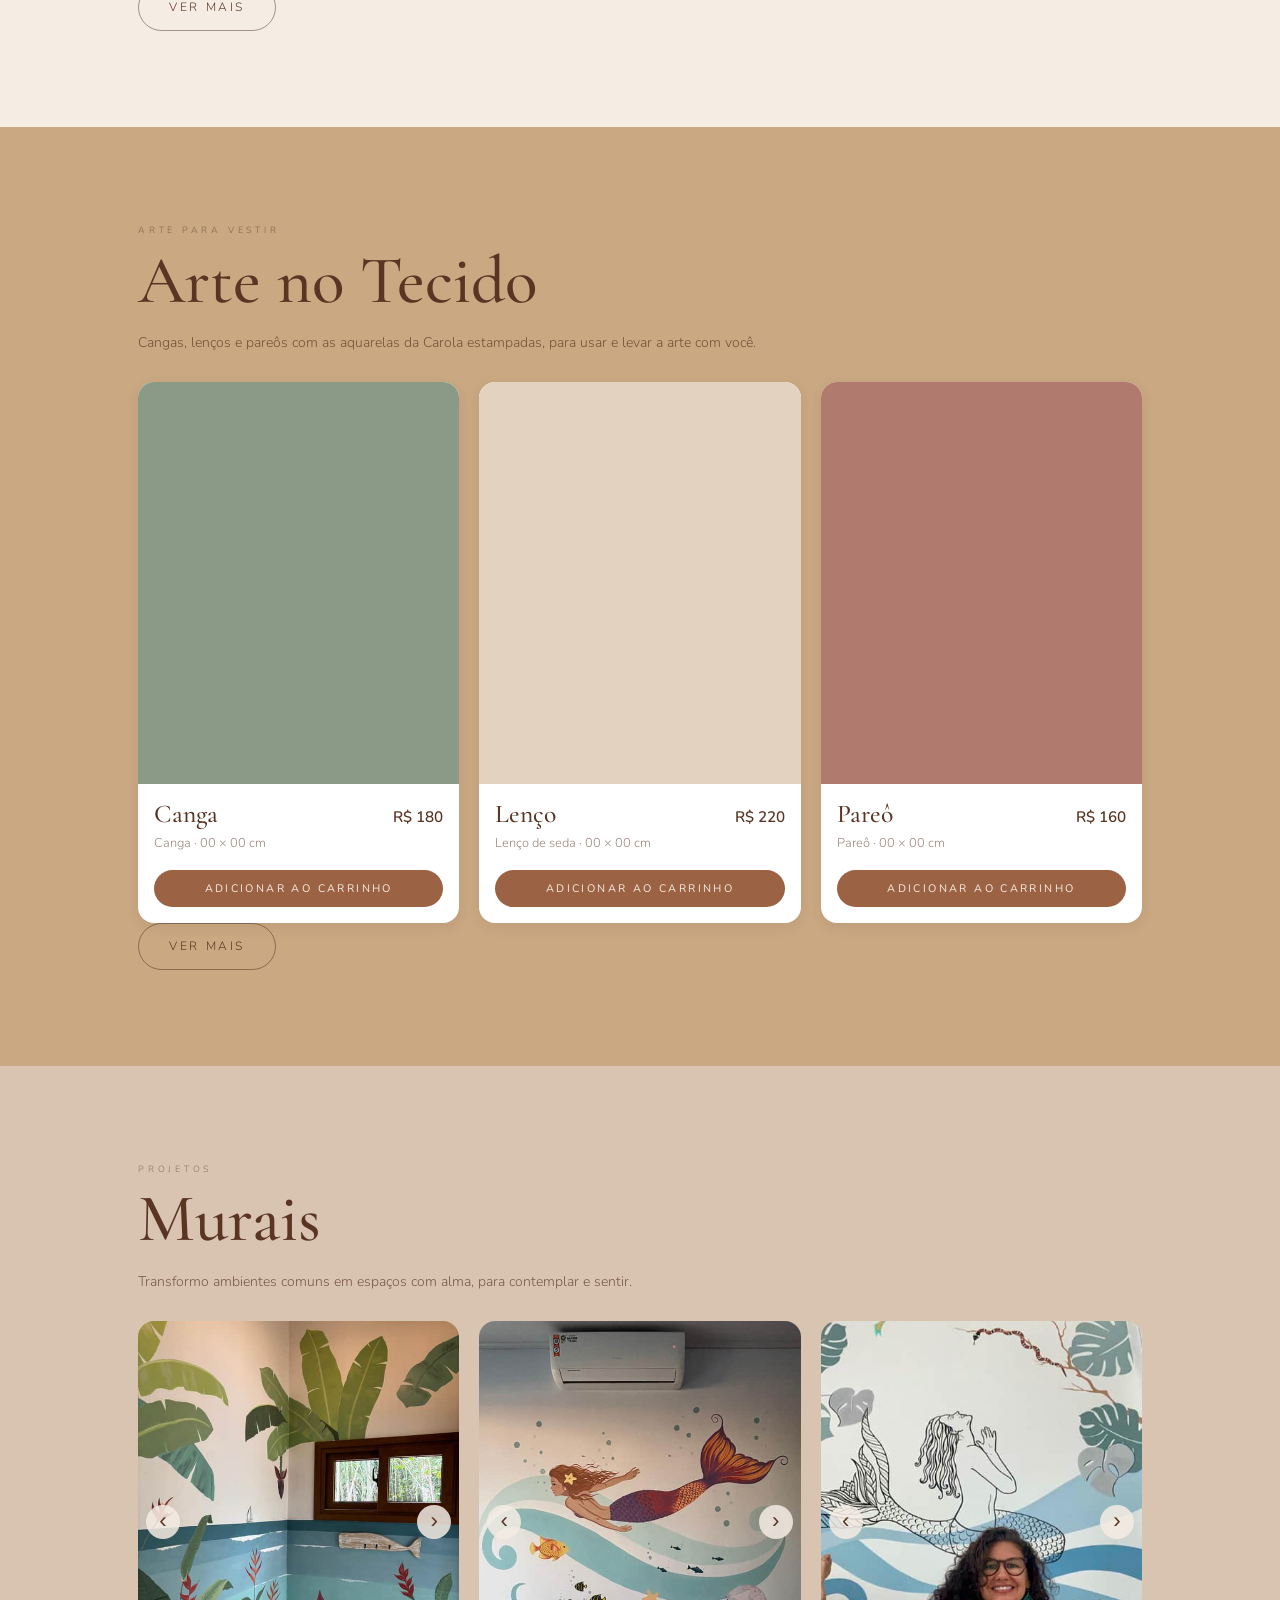
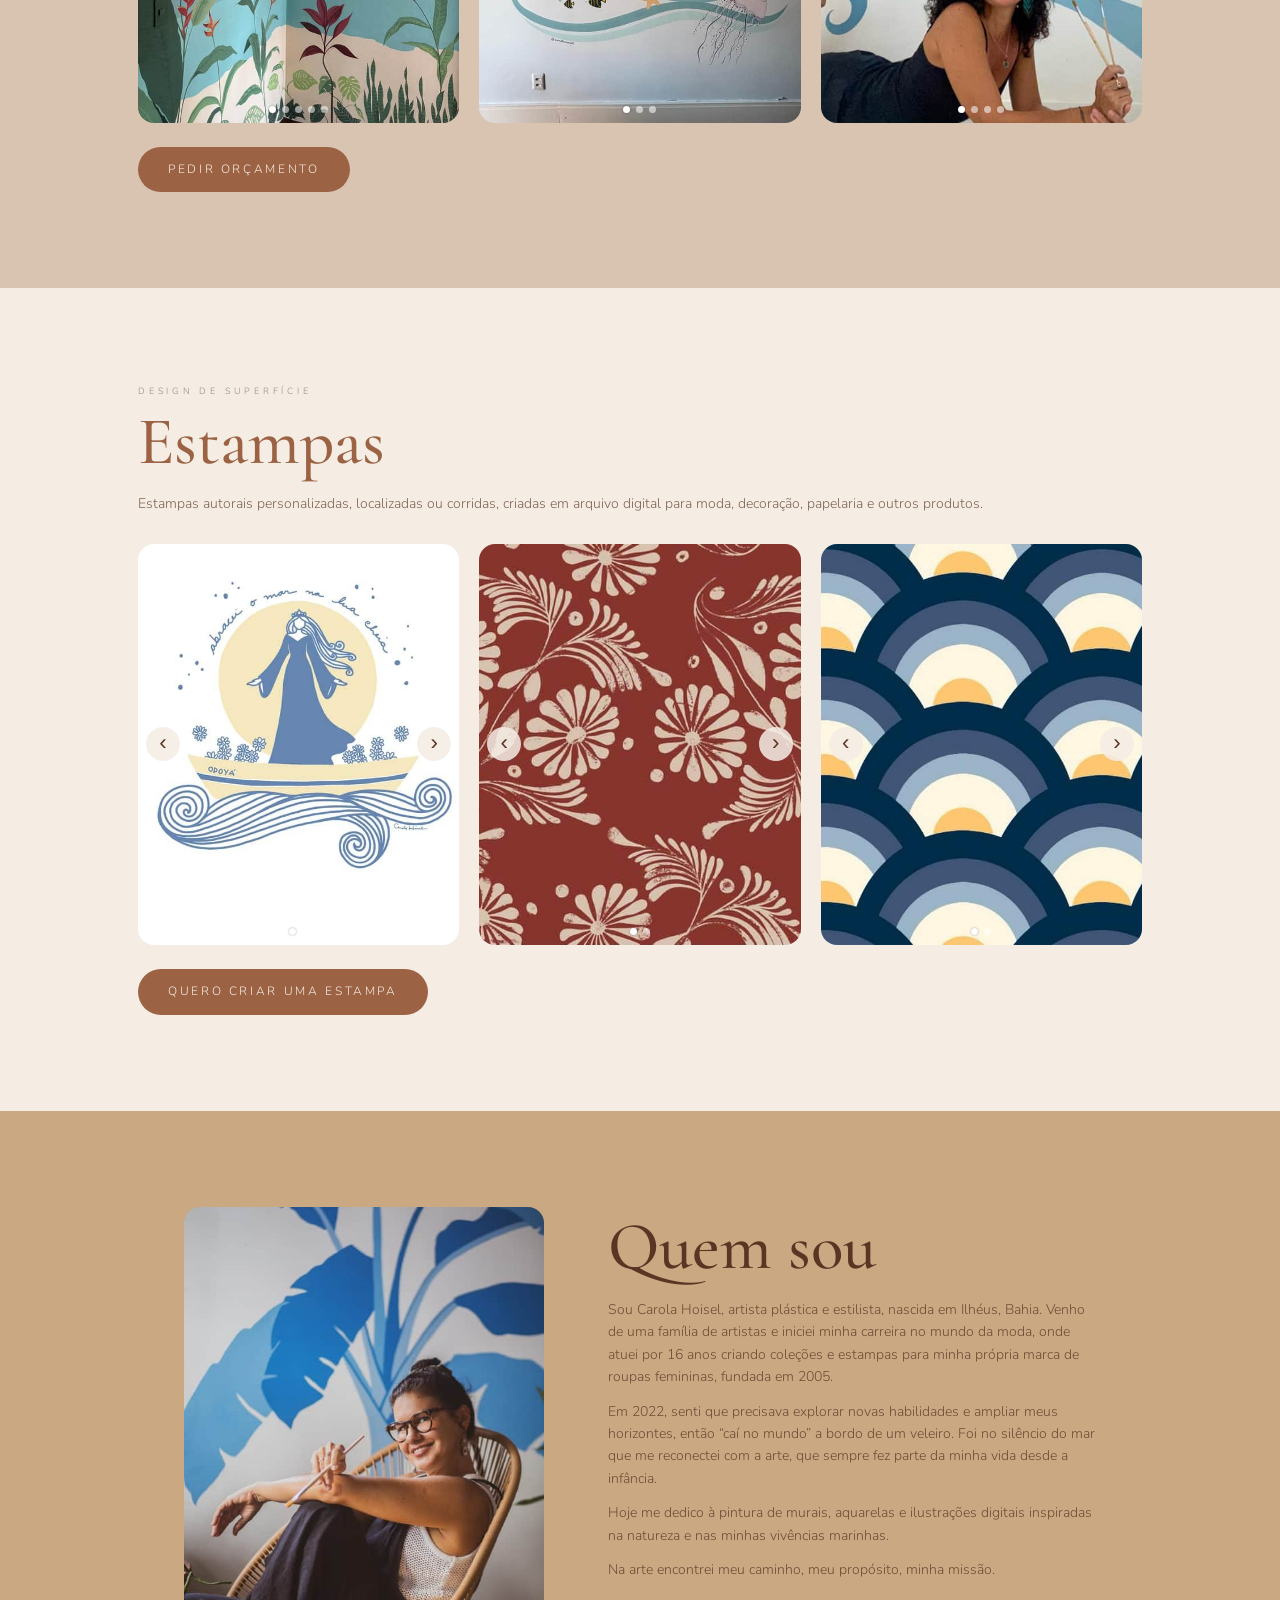
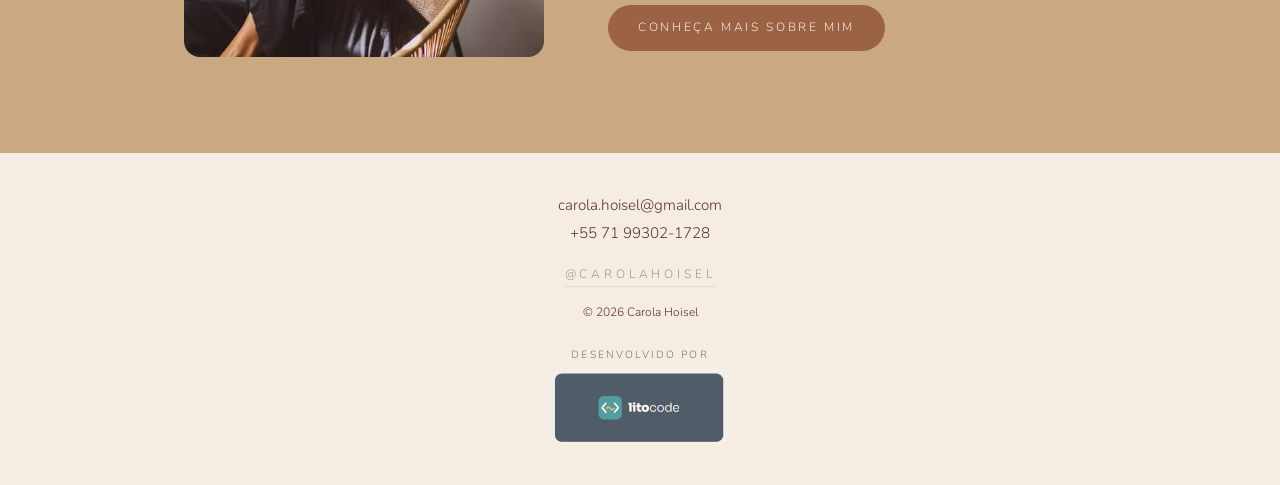
==== commit 0956a011: "Página Sobre a artista, ligada à seção Quem sou Co-Authored-By: Claude Sonnet 5.5 <noreply@anthropic" ====
--- a/colecao.html
+++ b/colecao.html
@@ -10,7 +10,7 @@
   <link
     href="https://fonts.googleapis.com/css2?family=Cormorant+Garamond:wght@400;500;600&family=Nunito:wght@300;400;600&display=swap"
     rel="stylesheet">
-  <link rel="stylesheet" href="styles.css?v=100">
+  <link rel="stylesheet" href="styles.css?v=101">
 </head>
 
 <body id="topo">
@@ -114,7 +114,7 @@
   </aside>
 
   <script src="qrcode.js"></script>
-  <script src="script.js?v=100"></script>
+  <script src="script.js?v=101"></script>
 </body>
 
 </html>
--- a/styles.css
+++ b/styles.css
@@ -321,3 +321,29 @@
 
 .lightbox video { background: #000; }
 .slides video { cursor: zoom-in; }
+
+/* página "sobre a artista" */
+.sobre .sobre-intro, .sobre .sobre-bloco, .sobre .sobre-fotos { max-width: 1000px; margin: 0 auto 40px; padding: 0 24px; }
+.sobre-intro { display: grid; gap: 28px; align-items: start; }
+.sobre-foto { width: 100%; max-width: 360px; aspect-ratio: 4/5; object-fit: cover; border-radius: 16px; margin: 0 auto; display: block; }
+.sobre .lead { font-family: var(--display); font-size: 1.7rem; line-height: 1.25; margin-bottom: 14px; }
+.sobre-intro p { font-size: .95rem; line-height: 1.7; opacity: .88; margin-bottom: 12px; }
+.sobre-bloco h3 { font-family: var(--display); font-weight: 500; font-size: 2.2rem; line-height: 1.1; margin-bottom: 18px; }
+.linha-tempo, .expo { list-style: none; padding: 0; margin: 0; display: grid; gap: 14px; }
+.linha-tempo li, .expo li { display: grid; grid-template-columns: 130px 1fr; gap: 16px; padding: 16px 18px; background: #fff; border-radius: 14px; box-shadow: 0 3px 12px rgba(61,31,21,.06); align-items: baseline; }
+.linha-tempo span, .expo span { font-family: var(--display); font-size: 1.4rem; color: var(--siena); line-height: 1.1; }
+.linha-tempo p, .expo p { margin: 0; font-size: .92rem; line-height: 1.6; }
+.sobre-fotos { display: grid; grid-template-columns: repeat(2, 1fr); gap: 12px; }
+.sobre-fotos img { width: 100%; aspect-ratio: 4/5; object-fit: cover; border-radius: 16px; }
+.faco-hoje { display: flex; flex-wrap: wrap; gap: 10px; }
+.faco-hoje a { padding: 10px 18px; border-radius: 999px; border: 1px solid rgba(90,53,36,.35); font-size: .85rem; transition: background .2s, color .2s; }
+.faco-hoje a:hover { background: var(--botao); border-color: var(--botao); color: var(--creme); }
+.sobre .sec-cta { margin-bottom: 8px; }
+.sobre-btn { margin-top: 12px; }
+@media (min-width: 800px) {
+  .sobre .sobre-intro, .sobre .sobre-bloco, .sobre .sobre-fotos { padding: 0 48px; }
+  .sobre-intro { grid-template-columns: 340px 1fr; gap: 56px; }
+  .sobre-foto { margin: 0; }
+  .sobre-fotos { grid-template-columns: repeat(2, minmax(0, 360px)); justify-content: center; }
+}
+@media (max-width: 600px) { .linha-tempo li, .expo li { grid-template-columns: 1fr; gap: 4px; } }
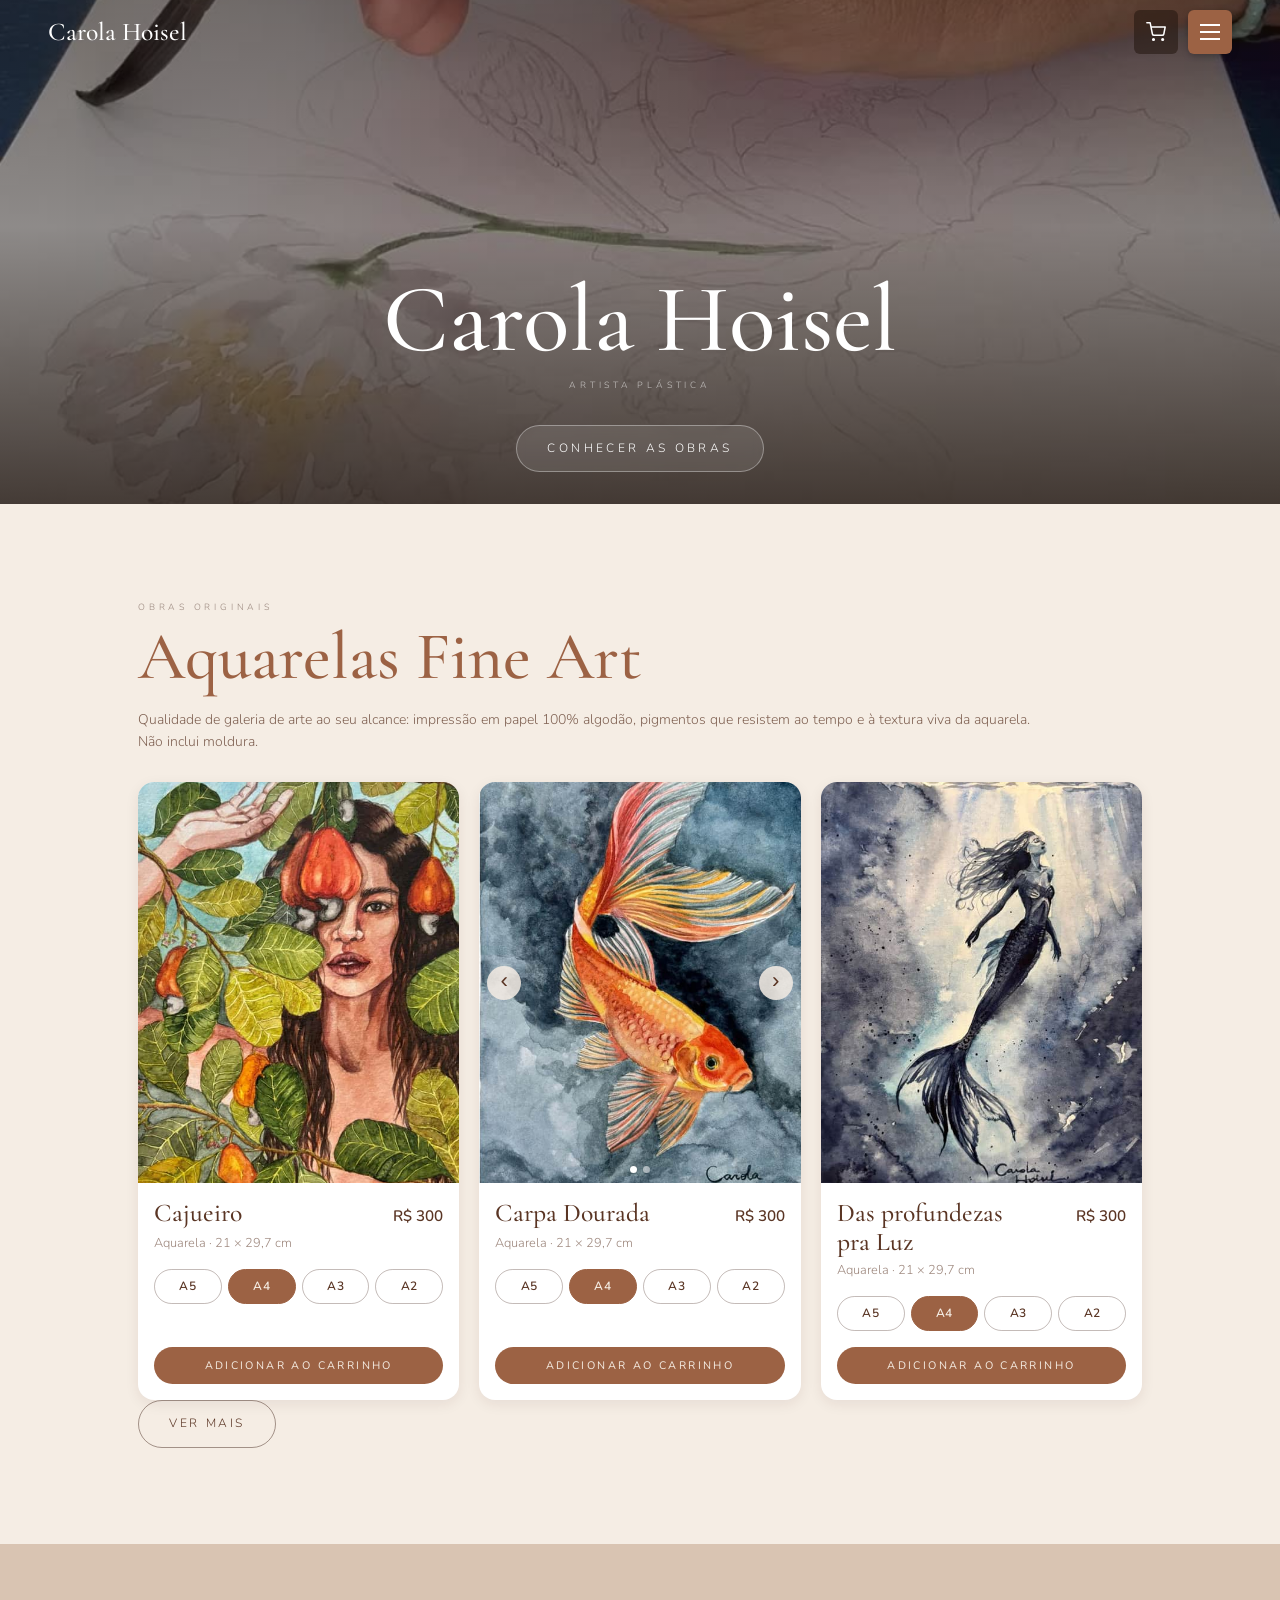
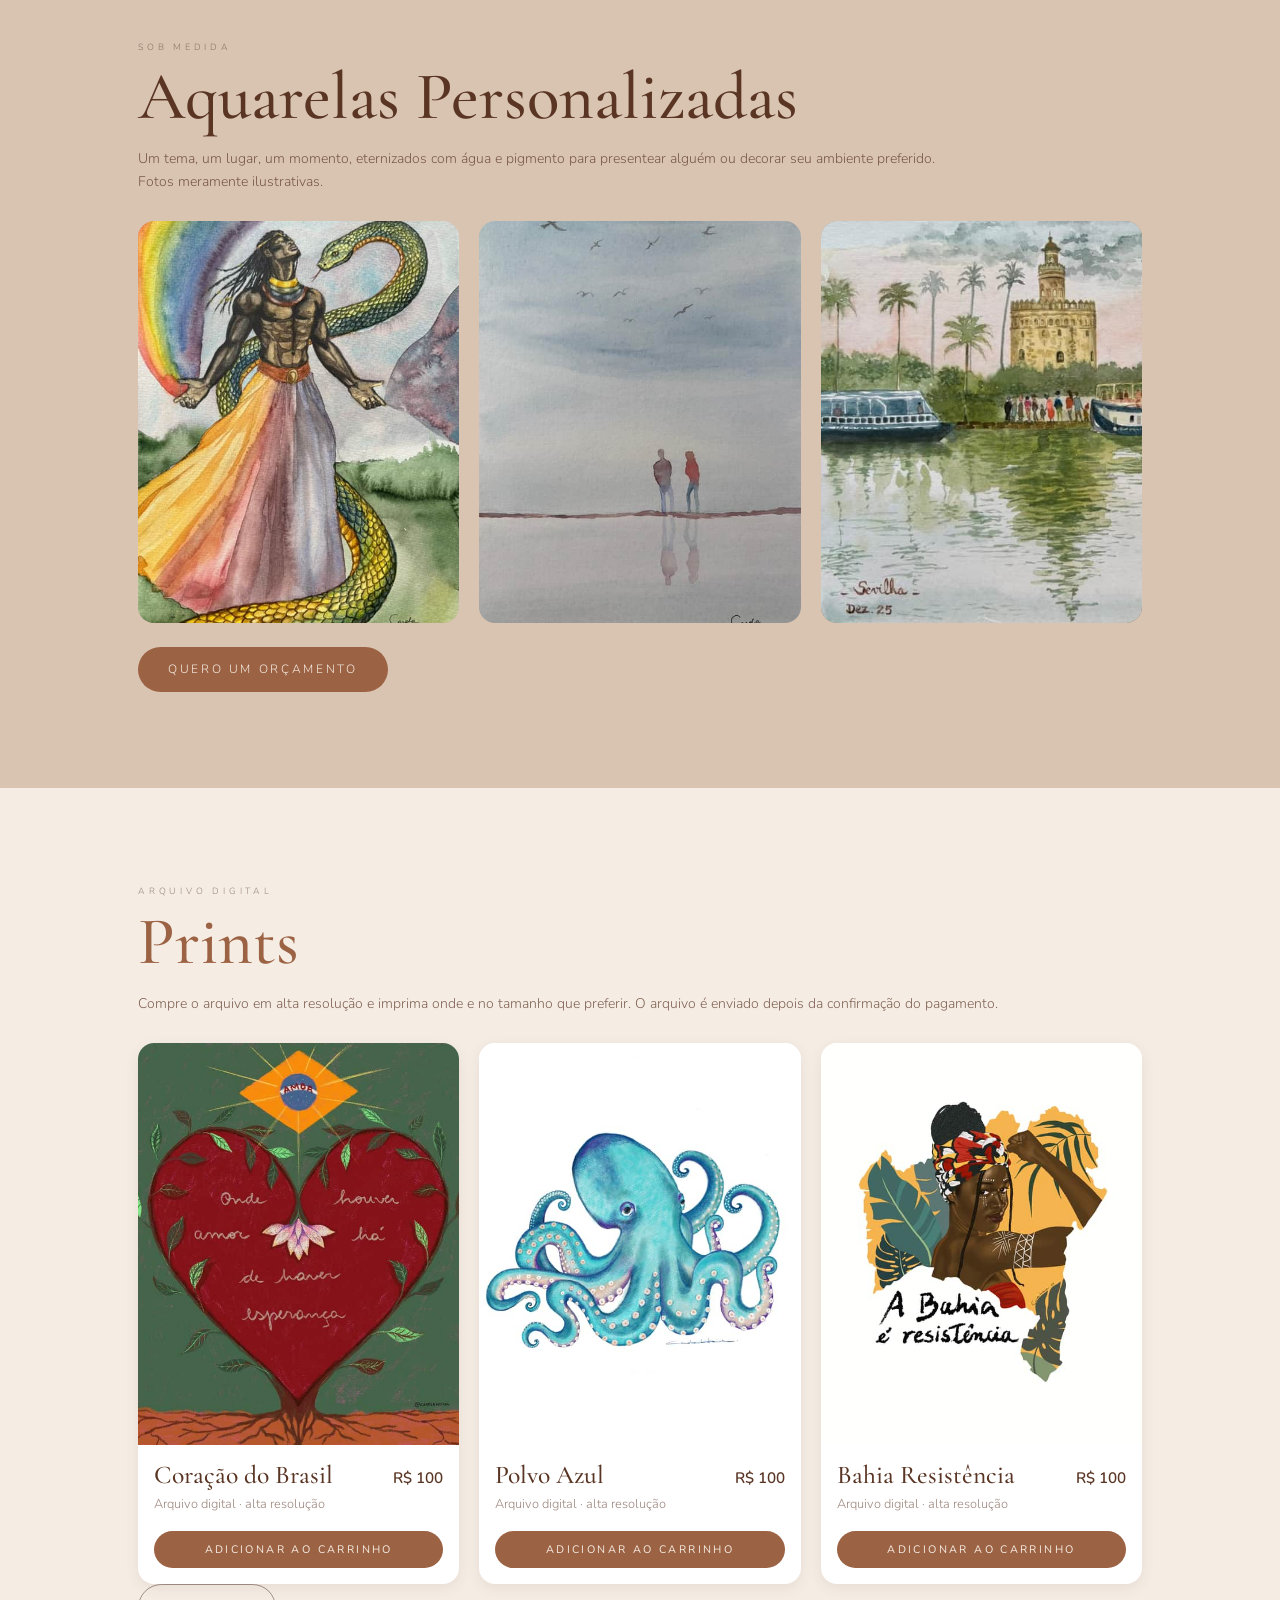
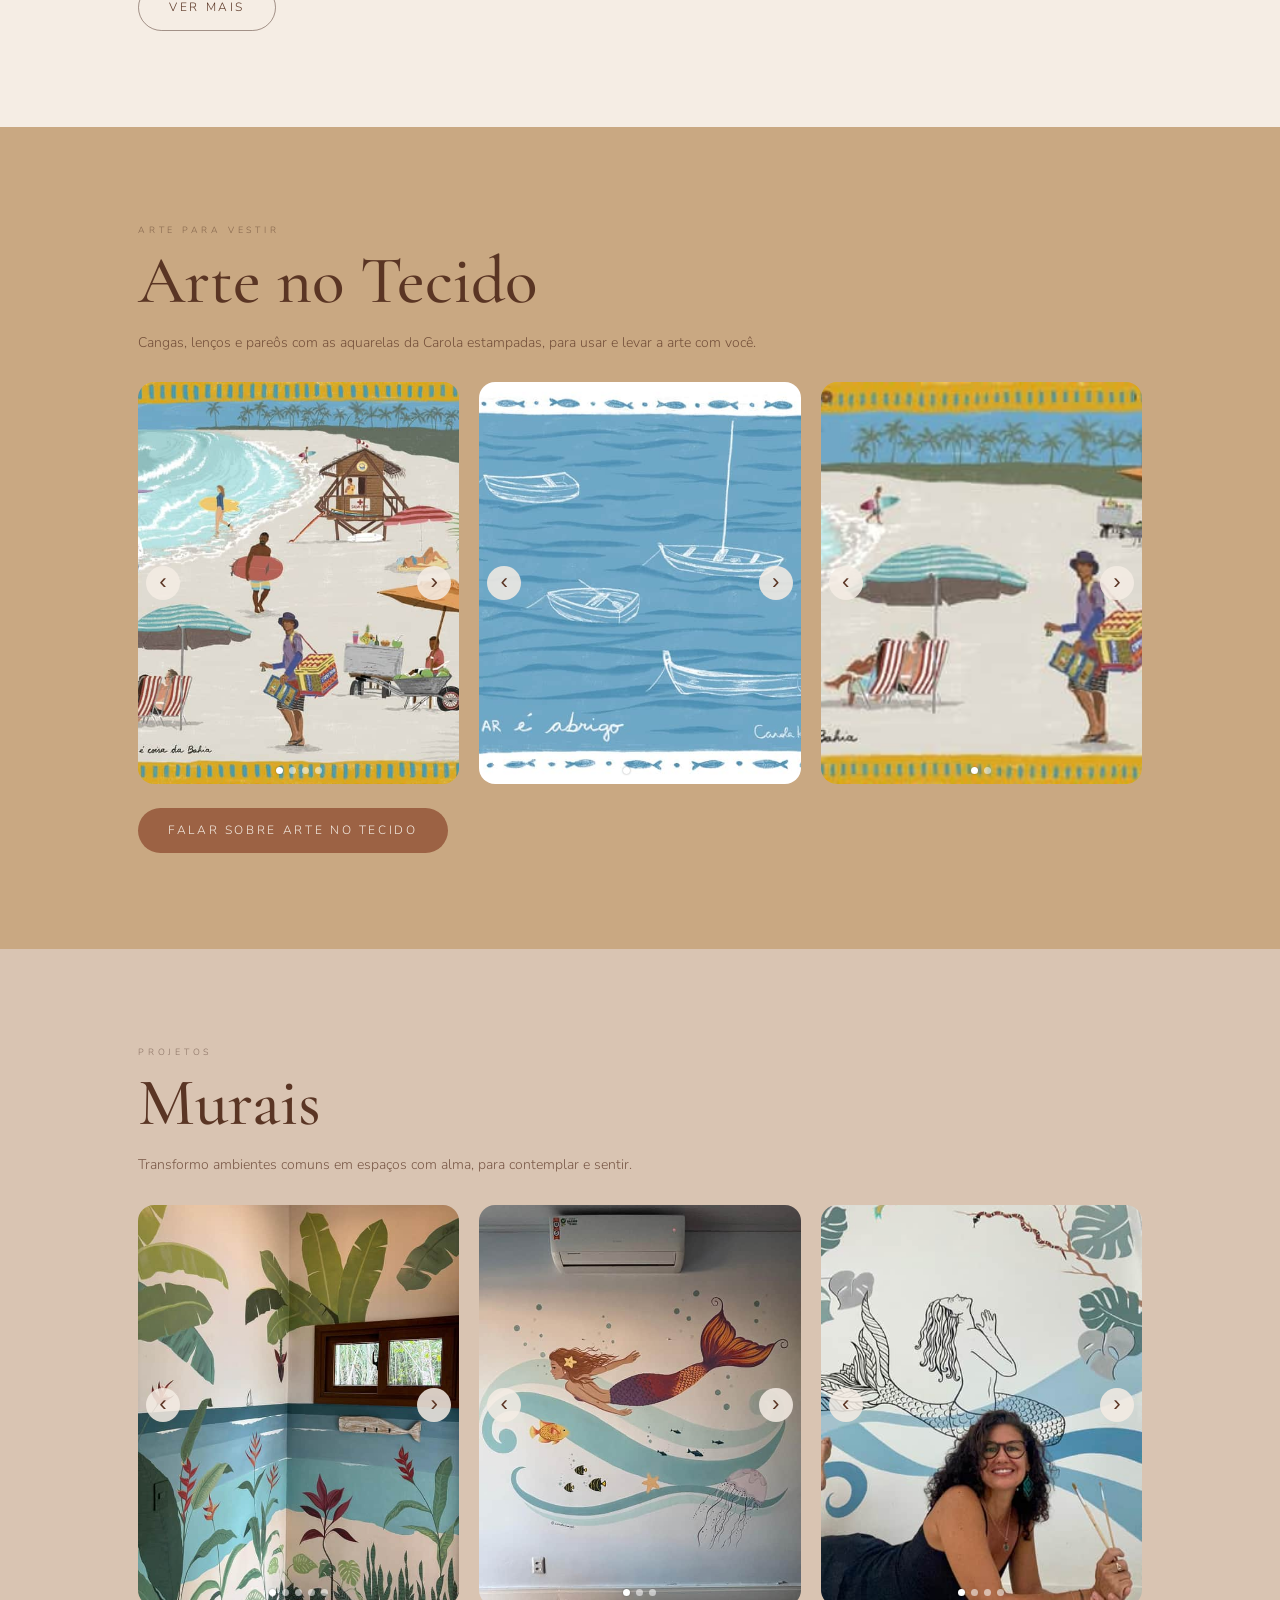
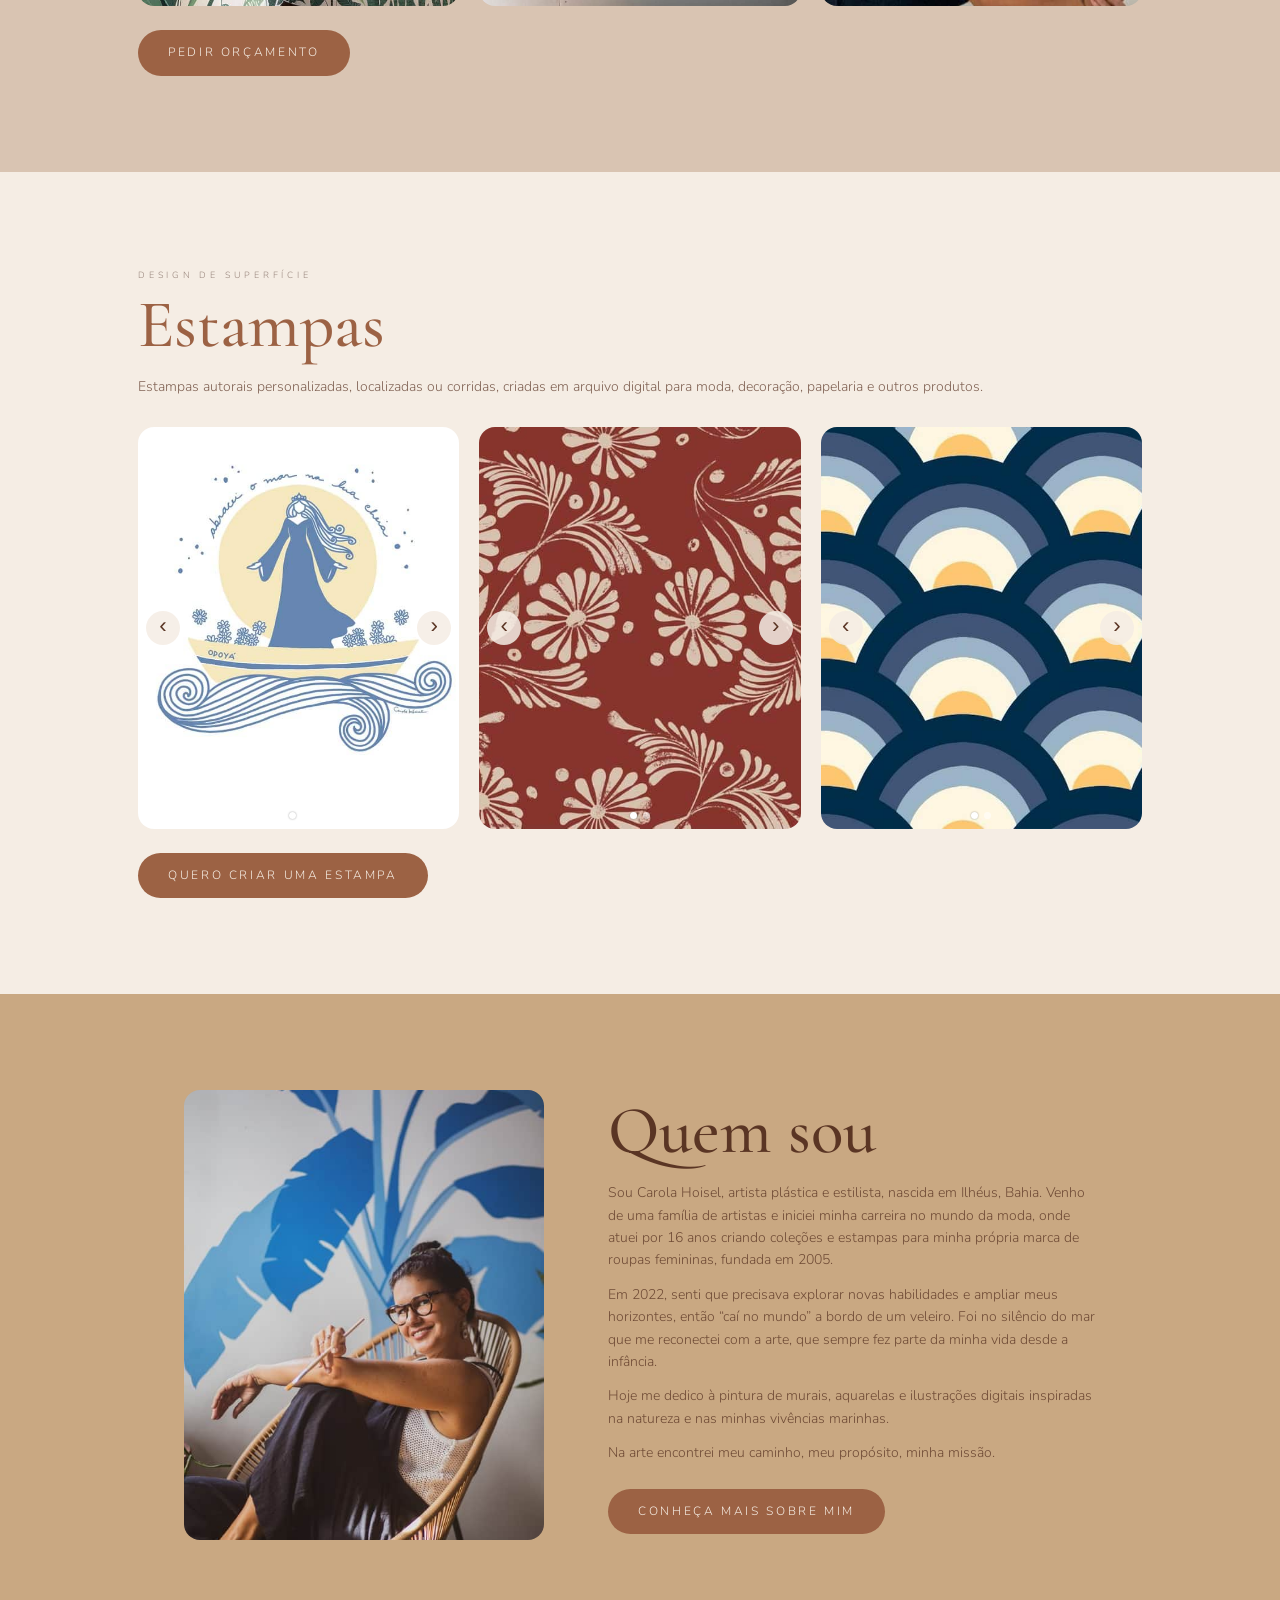
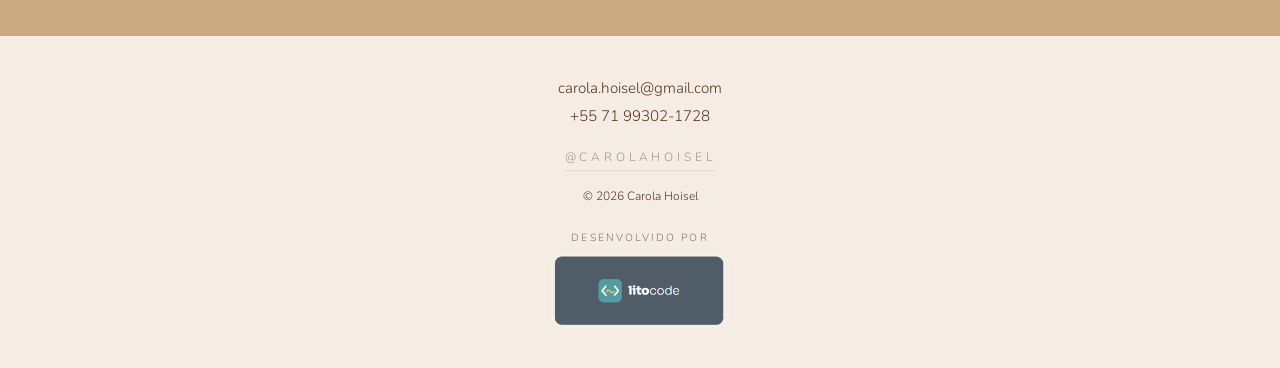
==== commit 294b5e42: "Seção Arte no Tecido com cangas e pareôs em carrosséis Co-Authored-By: Claude Sonnet 5.5 <noreply@an" ====
--- a/colecao.html
+++ b/colecao.html
@@ -10,7 +10,7 @@
   <link
     href="https://fonts.googleapis.com/css2?family=Cormorant+Garamond:wght@400;500;600&family=Nunito:wght@300;400;600&display=swap"
     rel="stylesheet">
-  <link rel="stylesheet" href="styles.css?v=101">
+  <link rel="stylesheet" href="styles.css?v=104">
 </head>
 
 <body id="topo">
@@ -36,7 +36,7 @@
         <li><a href="colecao.html?c=fine-art">Aquarelas Fine Art</a></li>
         <li><a href="orcamento.html">Aquarelas Personalizadas</a></li>
         <li><a href="colecao.html?c=prints">Prints</a></li>
-        <li><a href="colecao.html?c=tecido">Arte no Tecido</a></li>
+        <li><a href="index.html#tecido">Arte no Tecido</a></li>
         <li><a href="index.html#murais">Murais</a></li>
         <li><a href="index.html#estampas">Estampas</a></li>
       </ul>
@@ -114,7 +114,7 @@
   </aside>
 
   <script src="qrcode.js"></script>
-  <script src="script.js?v=101"></script>
+  <script src="script.js?v=104"></script>
 </body>
 
 </html>
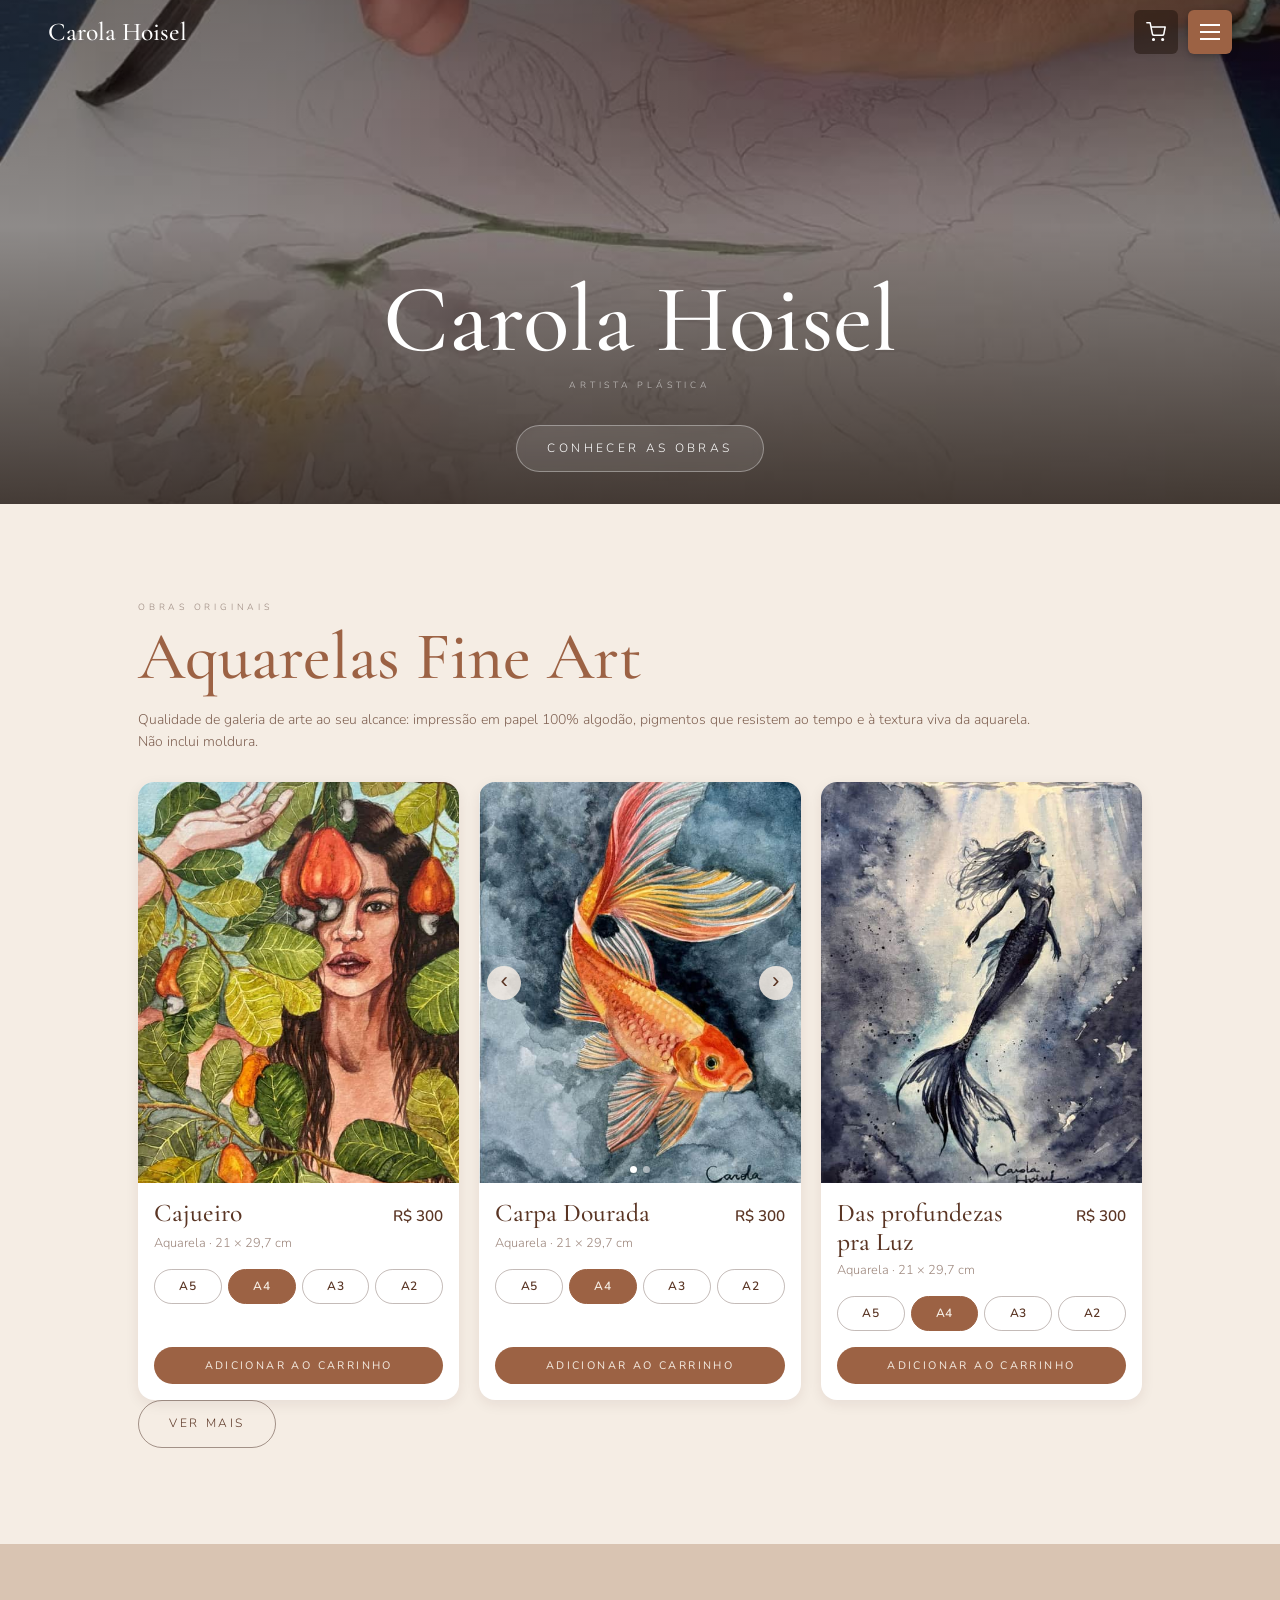
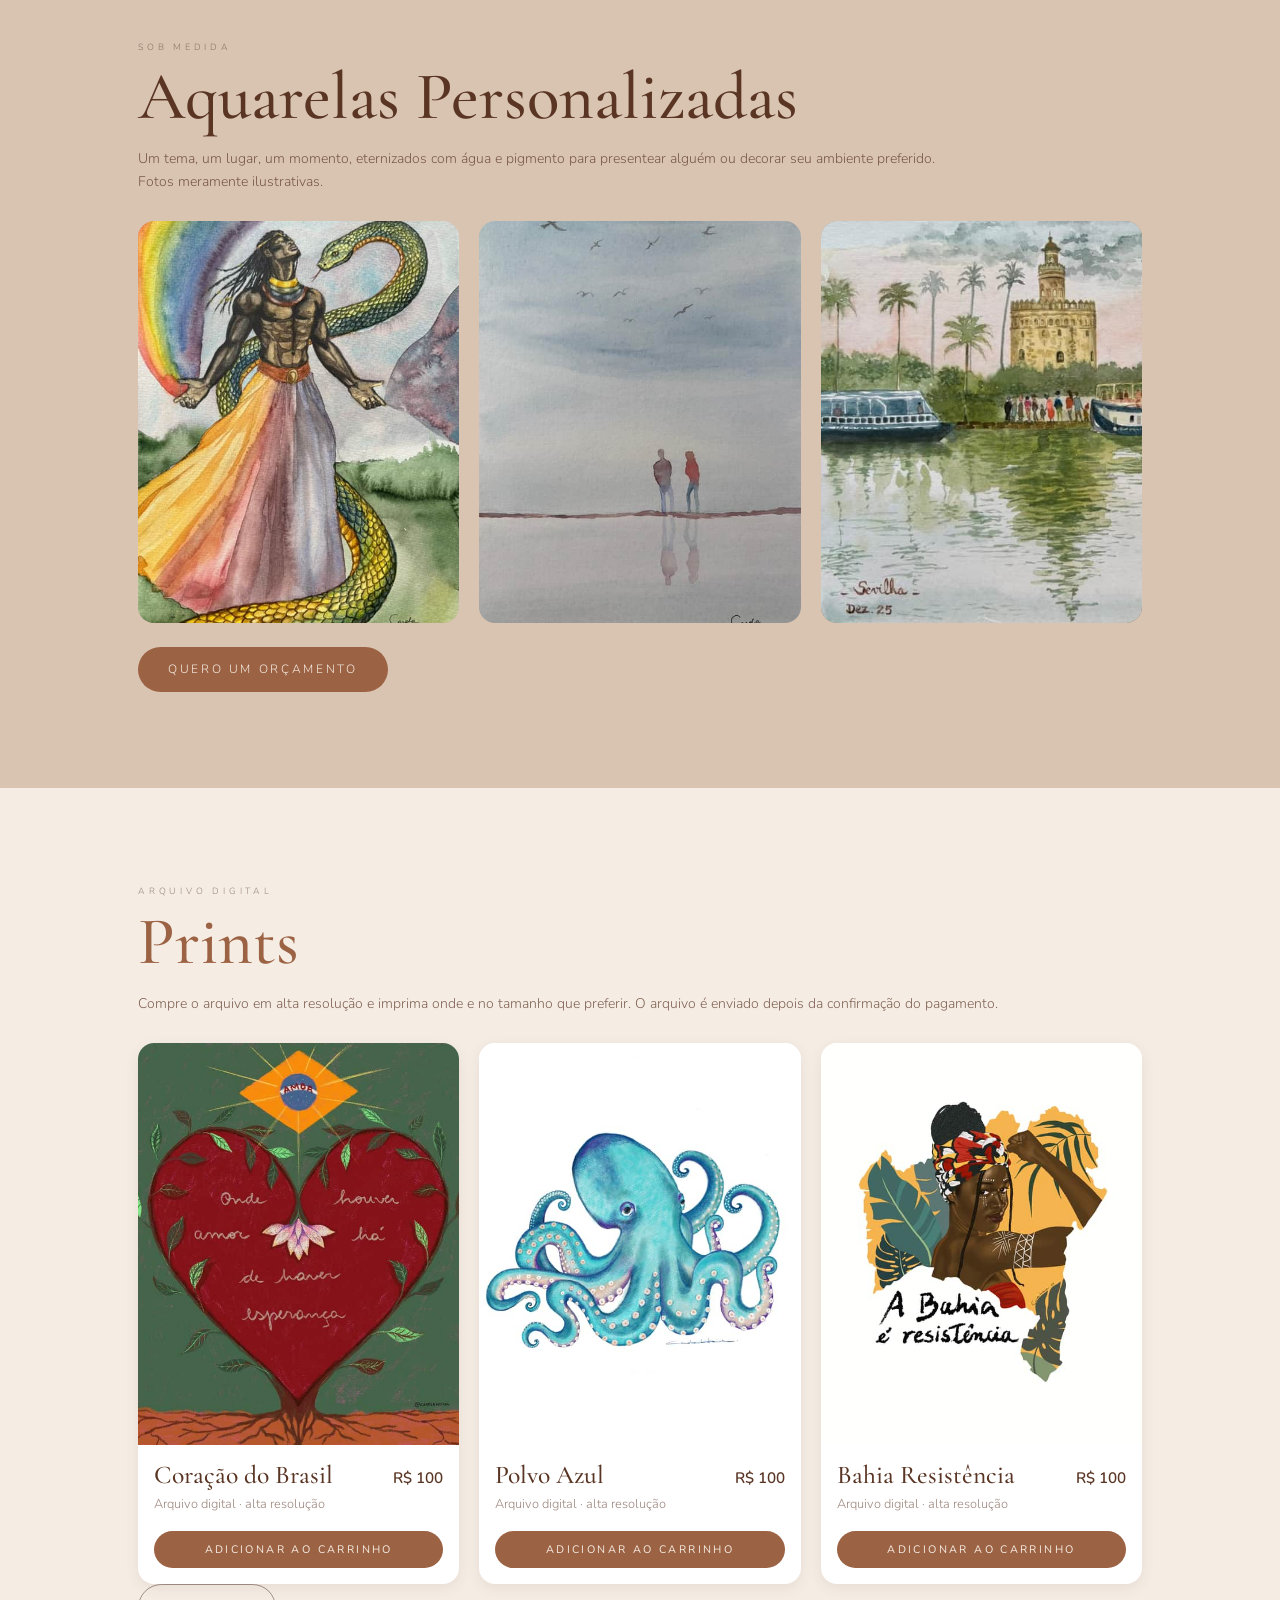
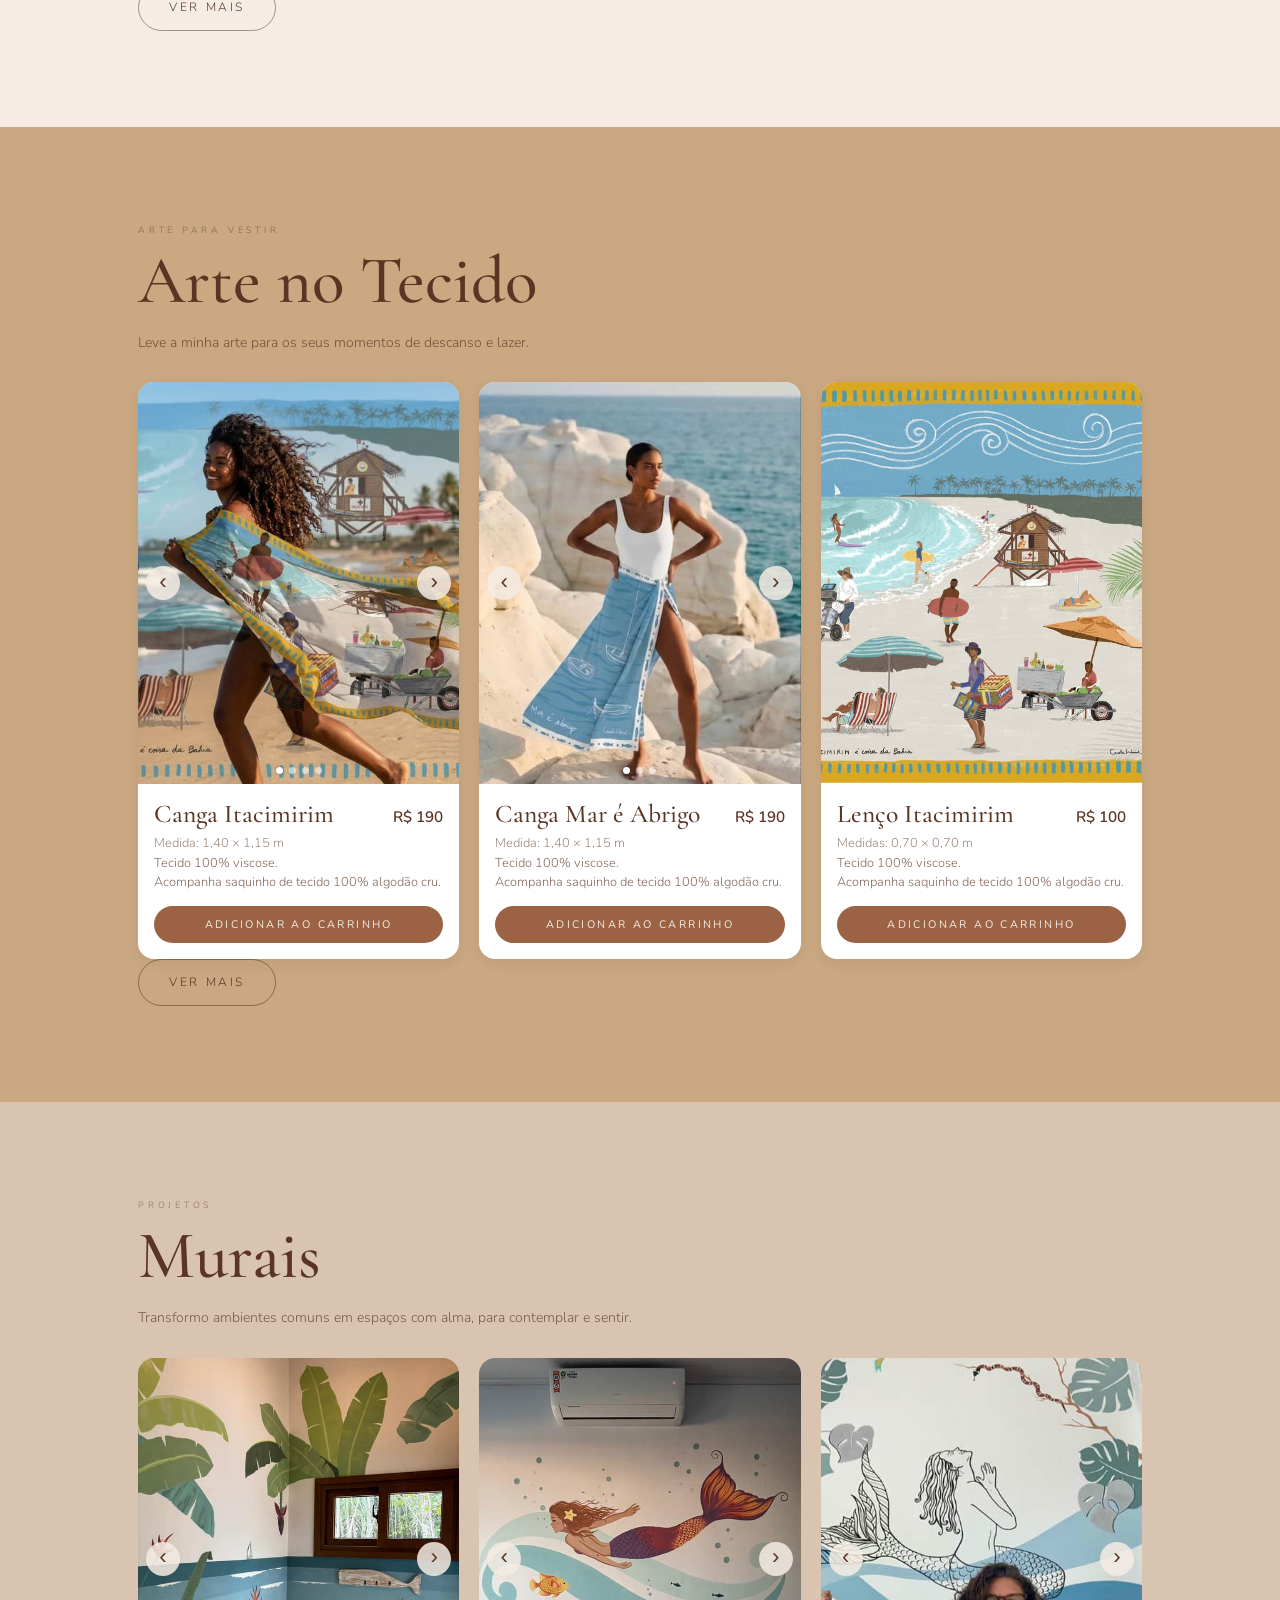
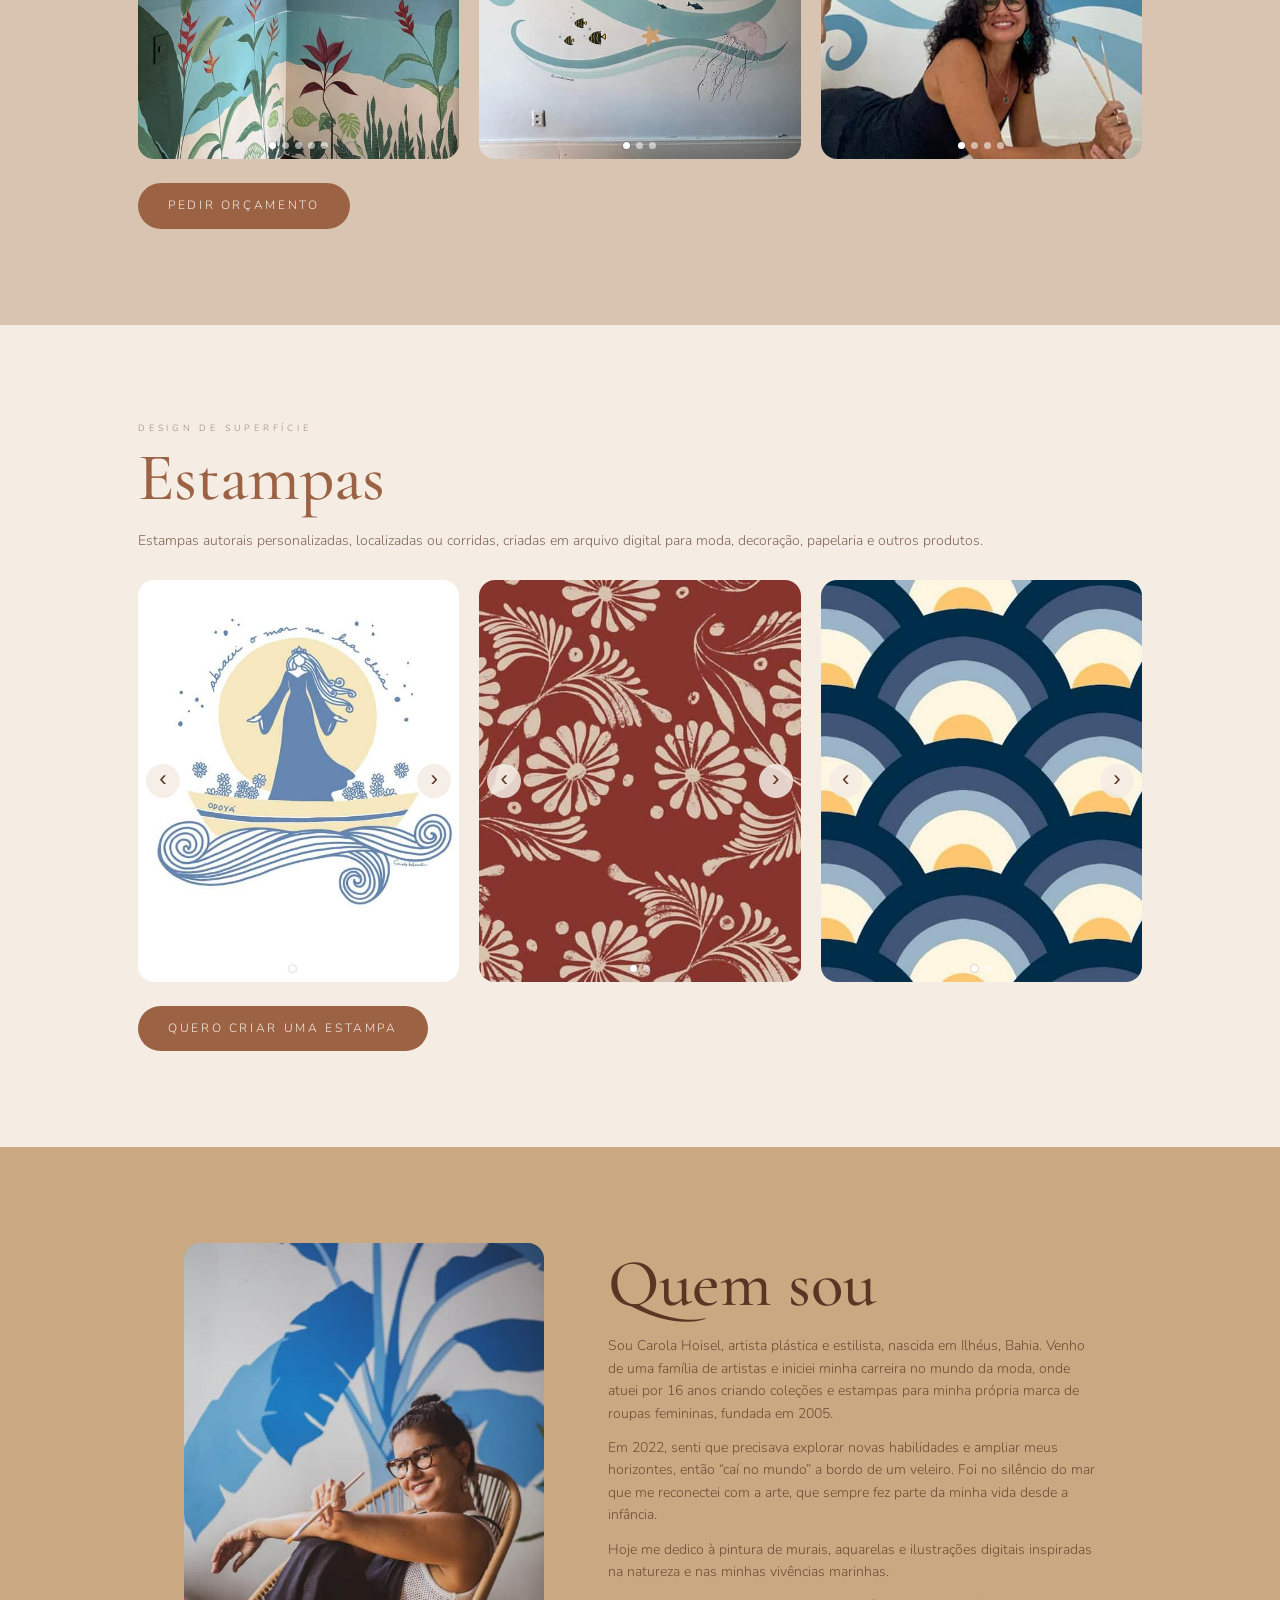
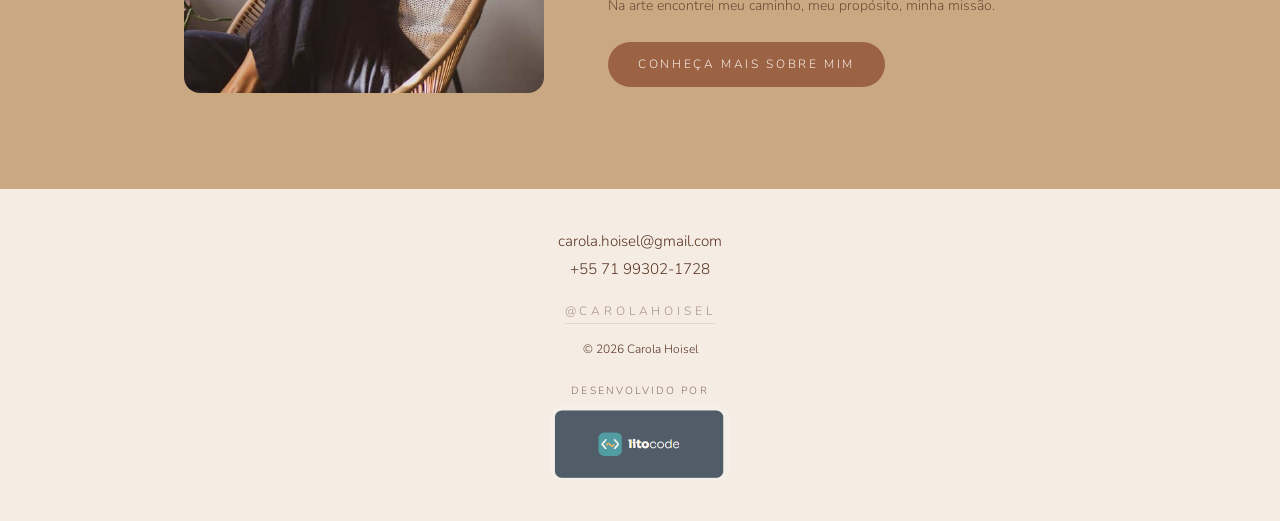
==== commit 7115ed03: "Arte no Tecido como loja (cangas, lenços e pareôs) e novo texto de Sobre Co-Authored-By: Claude Sonn" ====
--- a/colecao.html
+++ b/colecao.html
@@ -10,7 +10,7 @@
   <link
     href="https://fonts.googleapis.com/css2?family=Cormorant+Garamond:wght@400;500;600&family=Nunito:wght@300;400;600&display=swap"
     rel="stylesheet">
-  <link rel="stylesheet" href="styles.css?v=104">
+  <link rel="stylesheet" href="styles.css?v=126">
 </head>
 
 <body id="topo">
@@ -36,7 +36,7 @@
         <li><a href="colecao.html?c=fine-art">Aquarelas Fine Art</a></li>
         <li><a href="orcamento.html">Aquarelas Personalizadas</a></li>
         <li><a href="colecao.html?c=prints">Prints</a></li>
-        <li><a href="index.html#tecido">Arte no Tecido</a></li>
+        <li><a href="colecao.html?c=tecido">Arte no Tecido</a></li>
         <li><a href="index.html#murais">Murais</a></li>
         <li><a href="index.html#estampas">Estampas</a></li>
       </ul>
@@ -114,7 +114,7 @@
   </aside>
 
   <script src="qrcode.js"></script>
-  <script src="script.js?v=104"></script>
+  <script src="script.js?v=126"></script>
 </body>
 
 </html>
--- a/styles.css
+++ b/styles.css
@@ -347,3 +347,15 @@
   .sobre-fotos { grid-template-columns: repeat(2, minmax(0, 360px)); justify-content: center; }
 }
 @media (max-width: 600px) { .linha-tempo li, .expo li { grid-template-columns: 1fr; gap: 4px; } }
+
+.product-desc { font-size: .8rem; line-height: 1.5; opacity: .75; margin: 2px 0 10px; }
+
+/* foto ajustada à largura do cartão: aparece inteira, sem cortar */
+.product-img.pela-largura { object-fit: contain; background: #fff; }
+
+/* medida e descrição ficam coladas, sem espaço entre elas */
+.product-tech.com-desc { margin-bottom: 0; }
+.product-tech.com-desc + .product-desc { margin-top: -4px; }
+
+/* texto acima das medidas, colado nelas */
+.product-desc.product-antes { margin: 0 0 -4px; }
